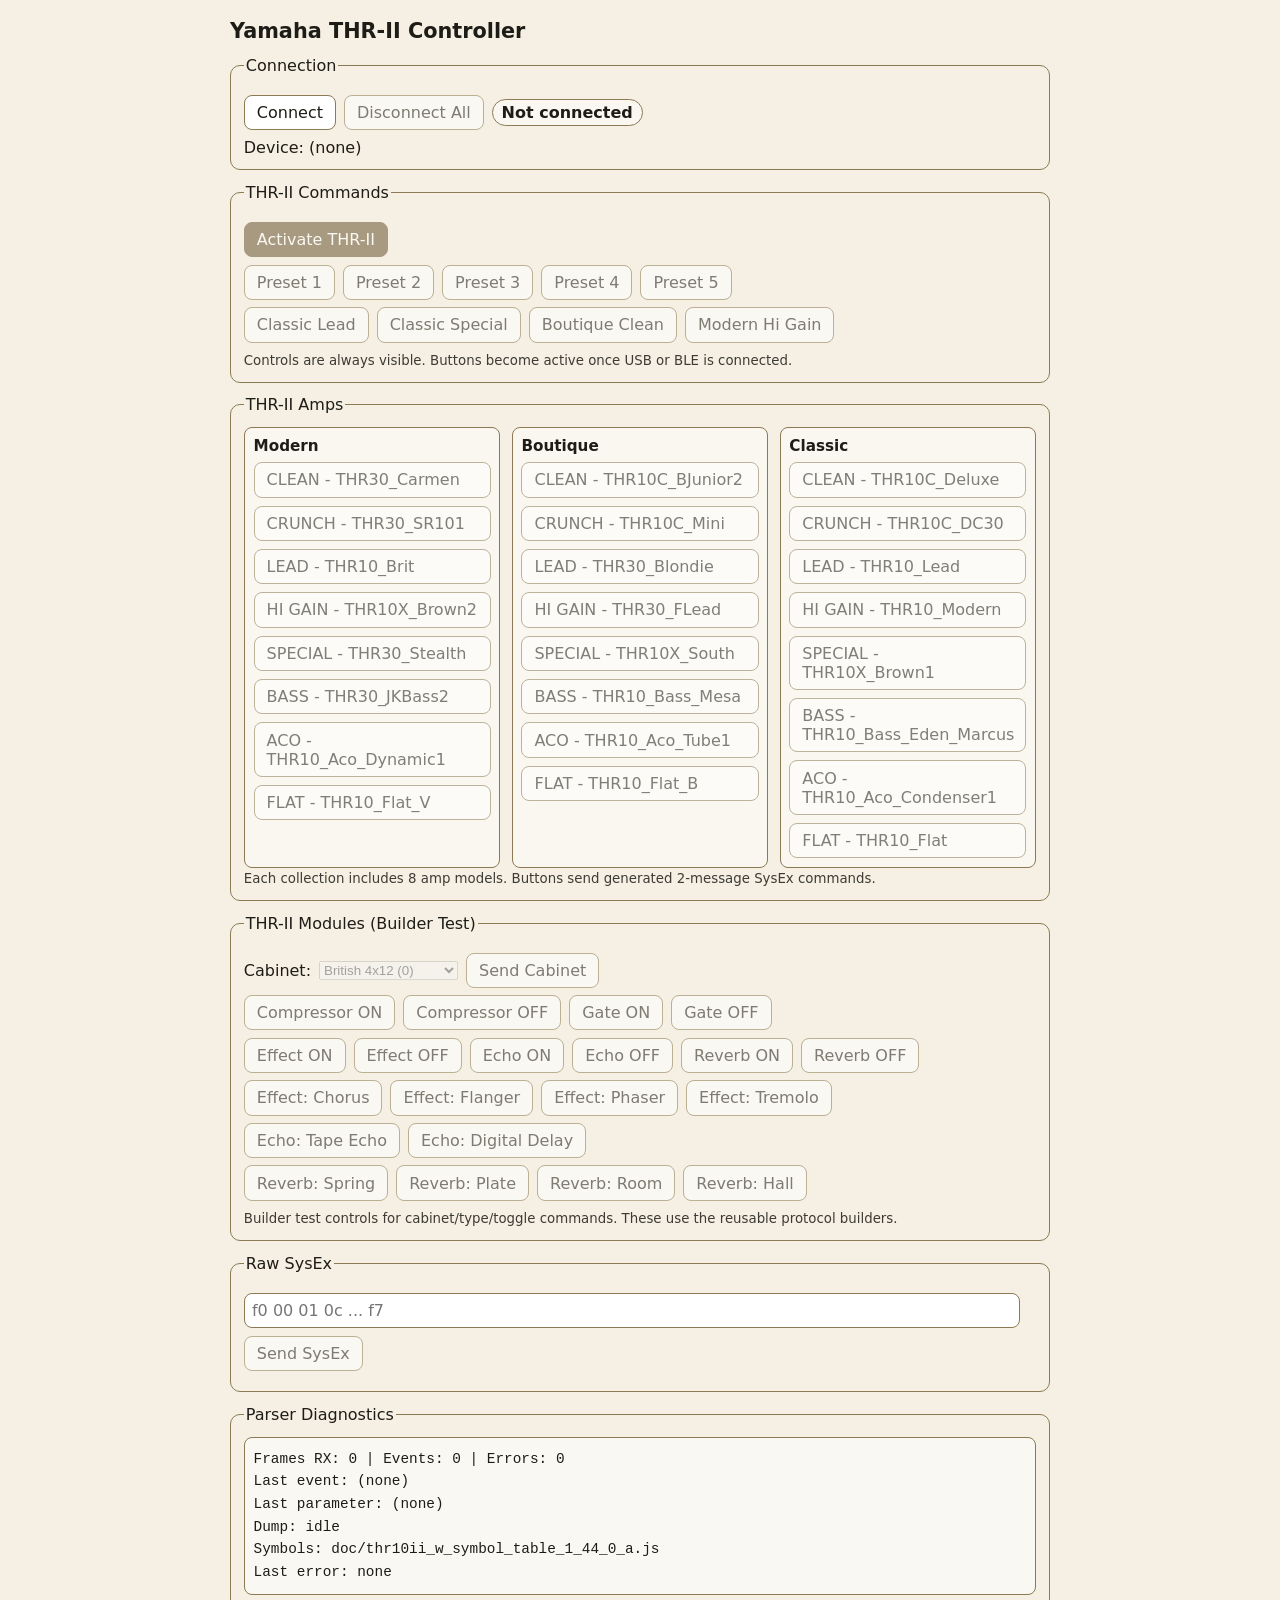
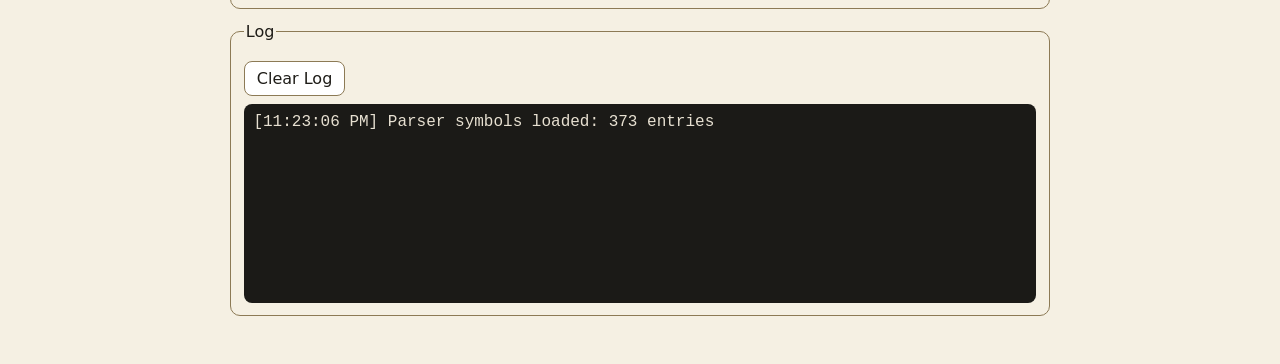
==== thrii_ctrl.html @ f2373576 "Additional steps towards updating the UI when toggle amp knobs. WiP..." ====
<!DOCTYPE html>
<html lang="en">
<head>
  <meta charset="UTF-8" />
  <meta name="viewport" content="width=device-width, initial-scale=1" />
  <title>THR-II Controller (USB/BLE)</title>
  <style>
    :root {
      --thr-bg: #f5f0e3;  /* #c8b487; */
      --panel: #f5f0e3;
      --text: #1e1c17;
      --border: #8c7a55;
      --accent: #6b5430;
    }

    body {
      margin: 0;
      background: var(--thr-bg);
      color: var(--text);
      font-family: system-ui, -apple-system, Segoe UI, sans-serif;
    }

    main {
      max-width: 820px;
      margin: 1.2rem auto;
      padding: 0 1rem 1rem;
    }

    h1 {
      margin: 0.2rem 0 0.8rem;
      font-size: 1.3rem;
    }

    fieldset {
      border: 1px solid var(--border);
      border-radius: 10px;
      background: var(--panel);
      margin: 0.8rem 0;
      padding: 0.8rem;
    }

    .row {
      display: flex;
      flex-wrap: wrap;
      gap: 0.5rem;
      align-items: center;
      margin: 0.45rem 0;
    }

    button,
    input {
      font: inherit;
    }

    button {
      border: 1px solid var(--border);
      border-radius: 8px;
      background: #fff;
      color: var(--text);
      padding: 0.45rem 0.75rem;
      cursor: pointer;
    }

    button:disabled {
      opacity: 0.55;
      cursor: not-allowed;
    }

    .accent {
      background: var(--accent);
      color: #fff;
      border-color: var(--accent);
    }

    #status {
      font-weight: 600;
      padding: 0.2rem 0.55rem;
      border-radius: 999px;
      border: 1px solid var(--border);
      background: rgba(255, 255, 255, 0.45);
    }

    #sysexHex {
      width: min(100%, 760px);
      padding: 0.45rem;
      border: 1px solid var(--border);
      border-radius: 8px;
      background: #fff;
    }

    #log {
      min-height: 180px;
      max-height: 320px;
      overflow: auto;
      background: #1b1a17;
      color: #e7e0d1;
      border-radius: 8px;
      padding: 0.6rem;
      font-family: ui-monospace, Menlo, Consolas, monospace;
      white-space: pre-wrap;
    }

    #parserDiag {
      border: 1px solid var(--border);
      border-radius: 8px;
      background: rgba(255, 255, 255, 0.55);
      padding: 0.55rem;
      font-family: ui-monospace, Menlo, Consolas, monospace;
      font-size: 0.9rem;
    }

    #parserDiag .diag-line {
      margin: 0.2rem 0;
      line-height: 1.35;
    }

    small {
      opacity: 0.85;
    }

    .amp-grid {
      display: grid;
      grid-template-columns: repeat(3, minmax(0, 1fr));
      gap: 0.7rem;
    }

    .amp-column {
      border: 1px solid var(--border);
      border-radius: 8px;
      background: rgba(255, 255, 255, 0.45);
      padding: 0.55rem;
    }

    .amp-column h3 {
      margin: 0 0 0.45rem;
      font-size: 0.95rem;
    }

    .amp-column .row {
      margin: 0;
    }

    .btnAmpCollection {
      width: 100%;
      text-align: left;
    }

    .syncedFromAmp {
      outline: 2px solid #2d7a47;
      background: #e8f6eb;
      box-shadow: inset 0 0 0 1px rgba(45, 122, 71, 0.3);
    }

    .syncUnknown {
      outline: 2px dashed #9a8a5f;
      background: #f8f3e4;
    }

    @media (max-width: 820px) {
      .amp-grid {
        grid-template-columns: 1fr;
      }
    }
  </style>
</head>
<body>
  <main>
    <h1>Yamaha THR-II Controller</h1>

    <fieldset>
      <legend>Connection</legend>
      <div class="row">
        <button id="btnConnect">Connect</button>
        <button id="btnDisconnect">Disconnect All</button>
        <span id="status">Not connected</span>
      </div>
      <div id="deviceInfo">Device: (none)</div>
    </fieldset>

    <fieldset>
      <legend>THR-II Commands</legend>
      <div class="row">
        <button class="accent" id="btnActivate">Activate THR-II</button>
      </div>
      <div class="row">
        <button class="btnPreset" data-preset="0">Preset 1</button>
        <button class="btnPreset" data-preset="1">Preset 2</button>
        <button class="btnPreset" data-preset="2">Preset 3</button>
        <button class="btnPreset" data-preset="3">Preset 4</button>
        <button class="btnPreset" data-preset="4">Preset 5</button>
      </div>
      <div class="row">
        <button class="btnAmpModel" data-model="classicLead">Classic Lead</button>
        <button class="btnAmpModel" data-model="classicSpecial">Classic Special</button>
        <button class="btnAmpModel" data-model="boutiqueClean">Boutique Clean</button>
        <button class="btnAmpModel" data-model="modernHiGain">Modern Hi Gain</button>
      </div>
      <small>Controls are always visible. Buttons become active once USB or BLE is connected.</small>
    </fieldset>

    <fieldset>
      <legend>THR-II Amps</legend>
      <div id="ampCollections" class="amp-grid"></div>
      <small>Each collection includes 8 amp models. Buttons send generated 2-message SysEx commands.</small>
    </fieldset>

    <fieldset>
      <legend>THR-II Modules (Builder Test)</legend>
      <div class="row">
        <label for="cabPreset">Cabinet:</label>
        <select id="cabPreset" class="builderControl">
          <option value="0">British 4x12 (0)</option>
          <option value="1">American 4x12 (1)</option>
          <option value="2">Brown 4x12 (2)</option>
          <option value="3">Vintage 4x12 (3)</option>
          <option value="4">Fuel 4x12 (4)</option>
          <option value="5">Juicy 4x12 (5)</option>
          <option value="6">Mods 4x12 (6)</option>
          <option value="7">American 2x12 (7)</option>
          <option value="8">British 2x12 (8)</option>
          <option value="9">British Blues (9)</option>
          <option value="10">Boutique 2x12 (10)</option>
          <option value="11">Yamaha 2x12 (11)</option>
          <option value="12">California 1x12 (12)</option>
          <option value="13">American 1x12 (13)</option>
          <option value="14">American 4x10 (14)</option>
          <option value="15">Boutique 1x12 (15)</option>
          <option value="16">Bypass (16)</option>
        </select>
        <button class="btnBuilderSend builderControl" data-builder="cabinet" data-value="from-select">Send Cabinet</button>
      </div>
      <div class="row">
        <button class="btnBuilderSend builderControl" data-builder="toggle" data-target="compressor" data-enabled="1">Compressor ON</button>
        <button class="btnBuilderSend builderControl" data-builder="toggle" data-target="compressor" data-enabled="0">Compressor OFF</button>
        <button class="btnBuilderSend builderControl" data-builder="toggle" data-target="gate" data-enabled="1">Gate ON</button>
        <button class="btnBuilderSend builderControl" data-builder="toggle" data-target="gate" data-enabled="0">Gate OFF</button>
      </div>
      <div class="row">
        <button class="btnBuilderSend builderControl" data-builder="toggle" data-target="effect" data-enabled="1">Effect ON</button>
        <button class="btnBuilderSend builderControl" data-builder="toggle" data-target="effect" data-enabled="0">Effect OFF</button>
        <button class="btnBuilderSend builderControl" data-builder="toggle" data-target="echo" data-enabled="1">Echo ON</button>
        <button class="btnBuilderSend builderControl" data-builder="toggle" data-target="echo" data-enabled="0">Echo OFF</button>
        <button class="btnBuilderSend builderControl" data-builder="toggle" data-target="reverb" data-enabled="1">Reverb ON</button>
        <button class="btnBuilderSend builderControl" data-builder="toggle" data-target="reverb" data-enabled="0">Reverb OFF</button>
      </div>
      <div class="row">
        <button class="btnBuilderSend builderControl" data-builder="effect" data-value="chorus">Effect: Chorus</button>
        <button class="btnBuilderSend builderControl" data-builder="effect" data-value="flanger">Effect: Flanger</button>
        <button class="btnBuilderSend builderControl" data-builder="effect" data-value="phaser">Effect: Phaser</button>
        <button class="btnBuilderSend builderControl" data-builder="effect" data-value="tremolo">Effect: Tremolo</button>
      </div>
      <div class="row">
        <button class="btnBuilderSend builderControl" data-builder="echo" data-value="tapeEcho">Echo: Tape Echo</button>
        <button class="btnBuilderSend builderControl" data-builder="echo" data-value="digitalDelay">Echo: Digital Delay</button>
      </div>
      <div class="row">
        <button class="btnBuilderSend builderControl" data-builder="reverb" data-value="spring">Reverb: Spring</button>
        <button class="btnBuilderSend builderControl" data-builder="reverb" data-value="plate">Reverb: Plate</button>
        <button class="btnBuilderSend builderControl" data-builder="reverb" data-value="room">Reverb: Room</button>
        <button class="btnBuilderSend builderControl" data-builder="reverb" data-value="hall">Reverb: Hall</button>
      </div>
      <small>Builder test controls for cabinet/type/toggle commands. These use the reusable protocol builders.</small>
    </fieldset>

    <fieldset>
      <legend>Raw SysEx</legend>
      <div class="row">
        <input id="sysexHex" type="text" placeholder="f0 00 01 0c ... f7" />
        <button id="btnSendSysEx">Send SysEx</button>
      </div>
    </fieldset>

    <fieldset>
      <legend>Parser Diagnostics</legend>
      <div id="parserDiag">
        <div class="diag-line">Frames RX: <span id="pdRxFrames">0</span> | Events: <span id="pdEvents">0</span> | Errors: <span id="pdErrors">0</span></div>
        <div class="diag-line">Last event: <span id="pdLastEvent">(none)</span></div>
        <div class="diag-line">Last parameter: <span id="pdLastParam">(none)</span></div>
        <div class="diag-line">Dump: <span id="pdDump">idle</span></div>
        <div class="diag-line">Symbols: <span id="pdSymbols">pending</span></div>
        <div class="diag-line">Last error: <span id="pdLastError">none</span></div>
      </div>
    </fieldset>

    <fieldset>
      <legend>Log</legend>
      <div class="row">
        <button id="btnClearLog">Clear Log</button>
      </div>
      <div id="log"></div>
    </fieldset>
  </main>

  <script src="doc/thr10ii_w_symbol_table_1_44_0_a.js"></script>
  <script>
    const MIDI_SERVICE_UUID = '03b80e5a-ede8-4b33-a751-6ce34ec4c700';
    const MIDI_CHAR_UUID = '7772e5db-3868-4112-a1a9-f2669d106bf3';

    const thrActivateSequenceHex = [
      'f0 7e 7f 06 01 f7',
      'f0 00 01 0c 24 01 4d 00 00 00 00 07 00 01 00 00 00 00 00 00 00 00 00 00 00 00 00 00 f7',
      'f0 00 01 0c 24 01 4d 00 01 00 00 07 00 04 00 00 00 04 00 00 00 00 00 00 00 00 00 00 f7',
      'f0 00 01 0c 24 01 4d 00 02 00 00 03 28 72 4d 54 5d 00 00 00 f7'
    ];

    const ampModelCommandsHex = {
      classicLead: [
        'f0 00 01 0c 24 01 4d 00 03 00 00 07 00 08 00 00 00 08 00 00 00 00 00 00 00 00 00 00 f7',
        'f0 00 01 0c 24 01 4d 00 04 00 00 07 04 0c 01 00 00 19 00 00 00 00 00 00 00 00 00 00 f7'
      ],
      classicSpecial: [
        'f0 00 01 0c 24 01 4d 00 03 00 00 07 00 08 00 00 00 08 00 00 00 00 00 00 00 00 00 00 f7',
        'f0 00 01 0c 24 01 4d 00 04 00 00 07 00 0c 01 00 00 78 00 00 00 00 00 00 00 00 00 00 f7'
      ],
      boutiqueClean: [
        'f0 00 01 0c 24 01 4d 00 03 00 00 07 00 08 00 00 00 08 00 00 00 00 00 00 00 00 00 00 f7',
        'f0 00 01 0c 24 01 4d 00 04 00 00 07 04 0c 01 00 00 36 00 00 00 00 00 00 00 00 00 00 f7'
      ],
      modernHiGain: [
        'f0 00 01 0c 24 01 4d 00 03 00 00 07 00 08 00 00 00 08 00 00 00 00 00 00 00 00 00 00 f7',
        'f0 00 01 0c 24 01 4d 00 04 00 00 07 04 0c 01 00 00 0b 00 00 00 00 00 00 00 00 00 00 f7'
      ]
    };

    const ampSelectCommand1TemplateHex =
      'f0 00 01 0c 24 01 4d 00 03 00 00 07 00 08 00 00 00 08 00 00 00 00 00 00 00 00 00 00 f7';
    const ampSelectCommand2TemplateHex =
      'f0 00 01 0c 24 01 4d 00 04 00 00 07 00 0c 01 00 00 00 00 00 00 00 00 00 00 00 00 00 f7';

    const ampCollections = {
      modern: {
        label: 'Modern',
        amps: [
          { slot: 'CLEAN', symbol: 'THR30_Carmen', hex: 0xB2 },
          { slot: 'CRUNCH', symbol: 'THR30_SR101', hex: 0xA3 },
          { slot: 'LEAD', symbol: 'THR10_Brit', hex: 0xBB },
          { slot: 'HI GAIN', symbol: 'THR10X_Brown2', hex: 0x8B },
          { slot: 'SPECIAL', symbol: 'THR30_Stealth', hex: 0x9C },
          { slot: 'BASS', symbol: 'THR30_JKBass2', hex: 0xB8 },
          { slot: 'ACO', symbol: 'THR10_Aco_Dynamic1', hex: 0x97 },
          { slot: 'FLAT', symbol: 'THR10_Flat_V', hex: 0xB5 }
        ]
      },
      boutique: {
        label: 'Boutique',
        amps: [
          { slot: 'CLEAN', symbol: 'THR10C_BJunior2', hex: 0xB6 },
          { slot: 'CRUNCH', symbol: 'THR10C_Mini', hex: 0x71 },
          { slot: 'LEAD', symbol: 'THR30_Blondie', hex: 0xA8 },
          { slot: 'HI GAIN', symbol: 'THR30_FLead', hex: 0xAF },
          { slot: 'SPECIAL', symbol: 'THR10X_South', hex: 0x84 },
          { slot: 'BASS', symbol: 'THR10_Bass_Mesa', hex: 0xAB },
          { slot: 'ACO', symbol: 'THR10_Aco_Tube1', hex: 0x98 },
          { slot: 'FLAT', symbol: 'THR10_Flat_B', hex: 0xB4 }
        ]
      },
      classic: {
        label: 'Classic',
        amps: [
          { slot: 'CLEAN', symbol: 'THR10C_Deluxe', hex: 0x4A },
          { slot: 'CRUNCH', symbol: 'THR10C_DC30', hex: 0x88 },
          { slot: 'LEAD', symbol: 'THR10_Lead', hex: 0x99 },
          { slot: 'HI GAIN', symbol: 'THR10_Modern', hex: 0x7F },
          { slot: 'SPECIAL', symbol: 'THR10X_Brown1', hex: 0x78 },
          { slot: 'BASS', symbol: 'THR10_Bass_Eden_Marcus', hex: 0xB7 },
          { slot: 'ACO', symbol: 'THR10_Aco_Condenser1', hex: 0x93 },
          { slot: 'FLAT', symbol: 'THR10_Flat', hex: 0x8F }
        ]
      }
    };

    const ampModelLabels = {
      classicLead: 'Classic Lead',
      classicSpecial: 'Classic Special',
      boutiqueClean: 'Boutique Clean',
      modernHiGain: 'Modern Hi Gain'
    };

    const thrKeys = {
      unit: {
        amp: 0x0000010c,
        fx1: 0x00000109,
        fx2: 0x0000010e,
        fx3: 0x00000111,
        fx4: 0x00000114,
        guitarProc: 0x0000013c,
        global: 0xffffffff
      },
      parameter: {
        spkSimType: 0x00000107,
        gateEnable: 0x00000104,
        fx1Enable: 0x00000130,
        fx2Enable: 0x0000012f,
        fx3Enable: 0x0000012e,
        fx4Enable: 0x00000132
      },
      enumValue: {
        effect: {
          chorus: 230,
          flanger: 226,
          phaser: 208,
          tremolo: 220
        },
        echo: {
          tapeEcho: 235,
          digitalDelay: 241
        },
        reverb: {
          spring: 243,
          plate: 249,
          room: 256,
          hall: 254
        },
        cabinetSymbolToIndex: {
          145: 16
        }
      }
    };

    const thrTypeCode = {
      float32: 0x00000004,
      bool: 0x00000003,
      enum: 0x00000002
    };

    const thrOpcode = {
      setGlobalOrType: 0x00000008,
      askGlobal: 0x00000009,
      setParameter: 0x0000000a
    };

    let bleDevice = null;
    let bleServer = null;
    let bleMidiChar = null;
    let bleTs = 0;
    let bleNotificationHandler = null;

    let midiAccess = null;
    let midiOut = null;
    let midiIn = null;
    let thrCommandCounter = 3;

    function log(msg) {
      const el = document.getElementById('log');
      const t = new Date().toLocaleTimeString();
      el.textContent += '[' + t + '] ' + msg + '\n';
      el.scrollTop = el.scrollHeight;
    }

    function toHex(bytes) {
      return Array.from(bytes).map(b => b.toString(16).padStart(2, '0')).join(' ');
    }

    function sleep(ms) {
      return new Promise(resolve => setTimeout(resolve, ms));
    }

    function nextCommandCounter() {
      const c = thrCommandCounter & 0x7f;
      thrCommandCounter = (thrCommandCounter + 1) & 0x7f;
      return c;
    }

    function parseSysExHex(hexStr) {
      const cleaned = (hexStr || '').replace(/[^0-9a-fA-F]/g, '');
      if (!cleaned || cleaned.length % 2 !== 0) throw new Error('Invalid hex string.');
      const out = new Uint8Array(cleaned.length / 2);
      for (let i = 0; i < cleaned.length; i += 2) {
        out[i / 2] = parseInt(cleaned.slice(i, i + 2), 16);
      }
      return out;
    }

    function isUserCancellationError(err) {
      return !!err && (err.name === 'NotFoundError' || err.name === 'AbortError');
    }

    function clamp01(value) {
      const n = Number(value);
      if (!Number.isFinite(n)) return 0;
      return Math.max(0, Math.min(1, n));
    }

    function writeU32LE(value) {
      const v = Number(value) >>> 0;
      return Uint8Array.from([
        v & 0xff,
        (v >>> 8) & 0xff,
        (v >>> 16) & 0xff,
        (v >>> 24) & 0xff
      ]);
    }

    function writeF32LE(value) {
      const buf = new ArrayBuffer(4);
      const dv = new DataView(buf);
      dv.setFloat32(0, Number(value), true);
      return new Uint8Array(buf);
    }

    function concatBytes(...parts) {
      const len = parts.reduce((sum, part) => sum + part.length, 0);
      const out = new Uint8Array(len);
      let off = 0;
      for (const part of parts) {
        out.set(part, off);
        off += part.length;
      }
      return out;
    }

    // Parser section: incoming THR-II frame decoding and event extraction.

    function readU32LEFromBytes(bytes, offset = 0) {
      if ((offset + 4) > bytes.length) {
        throw new Error('Out of bounds LE32 read at offset ' + offset);
      }
      return (
        (bytes[offset]) |
        (bytes[offset + 1] << 8) |
        (bytes[offset + 2] << 16) |
        ((bytes[offset + 3] << 24) >>> 0)
      ) >>> 0;
    }

    function decodeBitBucket7THR(encodedBytes, validDecodedBytes) {
      const out = [];
      for (let p = 0; p < encodedBytes.length;) {
        const bucket = encodedBytes[p++] & 0x7f;
        for (let i = 0; i < 7 && p < encodedBytes.length; i += 1) {
          const low = encodedBytes[p++] & 0x7f;
          const msb = (bucket >> (6 - i)) & 0x01;
          out.push(low | (msb << 7));
        }
      }

      const maxLen = Math.max(0, Number(validDecodedBytes) || 0);
      return Uint8Array.from(out.slice(0, maxLen));
    }

    function sliceU32LEWords(bytes, offset = 0, warnings = []) {
      const out = [];
      if (offset < 0 || offset > bytes.length) {
        warnings.push('Invalid word slice offset: ' + offset);
        return out;
      }

      const available = bytes.length - offset;
      if (available % 4 !== 0) {
        warnings.push('Payload tail is not aligned to 4 bytes: ' + available);
      }

      for (let p = offset; (p + 4) <= bytes.length; p += 4) {
        out.push(readU32LEFromBytes(bytes, p));
      }
      return out;
    }

    function readF32LEFromU32(u32) {
      const buf = new ArrayBuffer(4);
      const dv = new DataView(buf);
      dv.setUint32(0, u32 >>> 0, true);
      return dv.getFloat32(0, true);
    }

    // Parser section: symbol table resolution (local JSON + runtime fallback map).
    function buildFallbackSymbolMaps() {
      const byId = {};
      const byName = {};

      const add = (id, name) => {
        const key = Number(id) >>> 0;
        if (!Number.isFinite(key)) return;
        if (typeof name !== 'string' || !name) return;
        byId[String(key)] = name;
        if (!Object.prototype.hasOwnProperty.call(byName, name)) {
          byName[name] = key;
        }
      };

      add(thrKeys.unit.amp, 'Amp');
      add(thrKeys.unit.fx1, 'FX1');
      add(thrKeys.unit.fx2, 'FX2');
      add(thrKeys.unit.fx3, 'FX3');
      add(thrKeys.unit.fx4, 'FX4');
      add(thrKeys.unit.guitarProc, 'GuitarProc');
      add(thrKeys.unit.global, 'Global');

      add(thrKeys.parameter.spkSimType, 'SpkSimType');
      add(thrKeys.parameter.gateEnable, 'GateEnable');
      add(thrKeys.parameter.fx1Enable, 'FX1EnableState');
      add(thrKeys.parameter.fx2Enable, 'FX2EnableState');
      add(thrKeys.parameter.fx3Enable, 'FX3EnableState');
      add(thrKeys.parameter.fx4Enable, 'FX4EnableState');

      Object.entries(thrKeys.enumValue.effect).forEach(([name, id]) => add(id, name));
      Object.entries(thrKeys.enumValue.echo).forEach(([name, id]) => add(id, name));
      Object.entries(thrKeys.enumValue.reverb).forEach(([name, id]) => add(id, name));
      Object.entries(thrKeys.enumValue.cabinetSymbolToIndex).forEach(([id, value]) => add(Number(id), 'CabinetIndex_' + value));

      return { byId, byName, source: 'fallback' };
    }

    function getResolvedSymbolName(symbolKey) {
      const key = String((Number(symbolKey) >>> 0));
      if (key === String(thrKeys.unit.global >>> 0)) {
        return 'Global';
      }
      if (thrIncomingParser.symbols.byId && Object.prototype.hasOwnProperty.call(thrIncomingParser.symbols.byId, key)) {
        return thrIncomingParser.symbols.byId[key];
      }
      return null;
    }

    function resolveSymbol(symbolKey) {
      const key = Number(symbolKey) >>> 0;
      const name = getResolvedSymbolName(key);
      return { id: key, name: name || null };
    }

    async function ensureParserSymbolsLoaded() {
      if (thrIncomingParser.symbols.ready) {
        return thrIncomingParser.symbols;
      }
      if (thrIncomingParser.symbols.loadingPromise) {
        return thrIncomingParser.symbols.loadingPromise;
      }

      thrIncomingParser.symbols.loadingPromise = (async () => {
        try {
          if (window.THR_SYMBOL_TABLE && window.THR_SYMBOL_TABLE.byId) {
            const table = window.THR_SYMBOL_TABLE;
            thrIncomingParser.symbols.byId = table.byId;
            thrIncomingParser.symbols.byName = table.byName || {};
            thrIncomingParser.symbols.source = 'doc/thr10ii_w_symbol_table_1_44_0_a.js';
            thrIncomingParser.state.symbols.source = thrIncomingParser.symbols.source;
            thrIncomingParser.symbols.ready = true;
            if (thrIncomingParser.debug.events) {
              log('Parser symbols loaded: ' + Object.keys(table.byId).length + ' entries');
            }
            updateParserDiagnosticsView();
            return thrIncomingParser.symbols;
          }

          const response = await fetch('doc/thr10ii_w_symbol_table_1_44_0_a.json', { cache: 'no-store' });
          if (!response.ok) {
            throw new Error('HTTP ' + response.status);
          }
          const parsed = await response.json();
          if (!parsed || typeof parsed !== 'object' || !parsed.byId || !parsed.byName) {
            throw new Error('Invalid symbol table format.');
          }

          thrIncomingParser.symbols.byId = parsed.byId;
          thrIncomingParser.symbols.byName = parsed.byName;
          thrIncomingParser.symbols.source = 'doc/thr10ii_w_symbol_table_1_44_0_a.json';
          thrIncomingParser.state.symbols.source = thrIncomingParser.symbols.source;
          thrIncomingParser.symbols.ready = true;
          if (thrIncomingParser.debug.events) {
            log('Parser symbols loaded: ' + Object.keys(parsed.byId).length + ' entries');
          }
          updateParserDiagnosticsView();
        } catch (err) {
          const fallback = buildFallbackSymbolMaps();
          thrIncomingParser.symbols.byId = fallback.byId;
          thrIncomingParser.symbols.byName = fallback.byName;
          thrIncomingParser.symbols.source = fallback.source;
          thrIncomingParser.state.symbols.source = thrIncomingParser.symbols.source;
          thrIncomingParser.symbols.ready = true;
          log('Parser symbols fallback enabled: ' + err.message);
          updateParserDiagnosticsView();
        }
        return thrIncomingParser.symbols;
      })();

      return thrIncomingParser.symbols.loadingPromise;
    }

    function decodeTypedValue(typeCode, valueRawU32) {
      const normalizedType = Number(typeCode) >>> 0;
      if (normalizedType === thrTypeCode.float32) {
        return {
          rawU32: valueRawU32 >>> 0,
          typeCode: normalizedType,
          decoded: readF32LEFromU32(valueRawU32 >>> 0),
          decodedKind: 'float32'
        };
      }

      if (normalizedType === thrTypeCode.bool) {
        return {
          rawU32: valueRawU32 >>> 0,
          typeCode: normalizedType,
          decoded: (valueRawU32 >>> 0) !== 0,
          decodedKind: 'bool'
        };
      }

      return {
        rawU32: valueRawU32 >>> 0,
        typeCode: normalizedType,
        decoded: valueRawU32 >>> 0,
        decodedKind: normalizedType === thrTypeCode.enum ? 'enum_u32' : 'u32'
      };
    }

    function extractSysexFrames(bytes) {
      const frames = [];
      let start = -1;

      for (let i = 0; i < bytes.length; i += 1) {
        const b = bytes[i];
        if (b === 0xf0) {
          start = i;
          continue;
        }
        if (b === 0xf7 && start >= 0) {
          frames.push(bytes.slice(start, i + 1));
          start = -1;
        }
      }

      return frames;
    }

    function parseIncomingThrFrame(rawFrame, source) {
      const warnings = [];
      if (rawFrame.length < 14) throw new Error('Frame too short for THR parse.');
      if (rawFrame[0] !== 0xf0 || rawFrame[rawFrame.length - 1] !== 0xf7) {
        throw new Error('Not a SysEx frame.');
      }

      const manufacturer = [rawFrame[1], rawFrame[2], rawFrame[3]];
      if (manufacturer[0] !== 0x00 || manufacturer[1] !== 0x01 || manufacturer[2] !== 0x0c) {
        warnings.push('Unexpected manufacturer bytes: ' + manufacturer.map(v => v.toString(16).padStart(2, '0')).join(' '));
      }

      const header = {
        family: rawFrame[4],
        model: rawFrame[5],
        marker: rawFrame[6],
        group: rawFrame[7],
        counter: rawFrame[8],
        pc: rawFrame[9],
        l2: rawFrame[10],
        l1: rawFrame[11],
        lastValidIndex: ((rawFrame[10] & 0x0f) * 16) + (rawFrame[11] & 0x0f)
      };

      const encodedPayload = rawFrame.slice(12, rawFrame.length - 1);
      const decodedPayload = decodeBitBucket7THR(encodedPayload, header.lastValidIndex + 1);

      let opcode = null;
      let declaredLength = null;
      let payloadWords = [];
      if (decodedPayload.length >= 8) {
        opcode = readU32LEFromBytes(decodedPayload, 0);
        declaredLength = readU32LEFromBytes(decodedPayload, 4);
        payloadWords = sliceU32LEWords(decodedPayload, 8, warnings);
      } else {
        warnings.push('Decoded payload shorter than opcode+length.');
      }

      return {
        source,
        rawHex: toHex(rawFrame),
        header,
        encodedPayload,
        decodedPayload,
        opcode,
        declaredLength,
        payloadWords,
        warnings
      };
    }

    function parseOutgoingFrameMeta(frameBytes, label) {
      if (!(frameBytes instanceof Uint8Array) || frameBytes.length < 14) {
        return null;
      }

      if (frameBytes[0] !== 0xf0 || frameBytes[frameBytes.length - 1] !== 0xf7) {
        return null;
      }

      const header = {
        group: frameBytes[7],
        counter: frameBytes[8],
        l2: frameBytes[10],
        l1: frameBytes[11]
      };
      const lastValidIndex = ((header.l2 & 0x0f) * 16) + (header.l1 & 0x0f);
      const encoded = frameBytes.slice(12, frameBytes.length - 1);
      const decoded = decodeBitBucket7THR(encoded, lastValidIndex + 1);

      let opcode = null;
      let declaredLength = null;
      if (decoded.length >= 8) {
        const firstWord = readU32LEFromBytes(decoded, 0);
        // Heuristic: THR opcodes are small values (<= 0x0f).
        if (firstWord <= 0x0f) {
          opcode = firstWord;
          declaredLength = readU32LEFromBytes(decoded, 4);
        }
      }

      return {
        timeMs: Date.now(),
        label: label || 'TX',
        group: header.group,
        counter: header.counter,
        opcode,
        declaredLength,
        rawHex: toHex(frameBytes)
      };
    }

    function correlateIncomingToPending(parsed) {
      const pending = thrIncomingParser.pendingOutbound;
      if (!pending.length) return null;

      // First try exact group+counter match.
      const exactIdx = pending.findIndex(item => item.group === parsed.header.group && item.counter === parsed.header.counter);
      if (exactIdx >= 0) {
        return pending.splice(exactIdx, 1)[0];
      }

      // Then fallback to latest command opcode in same group for answer/ready style frames.
      if (parsed.opcode === 0x01 || parsed.opcode === 0x06) {
        for (let i = pending.length - 1; i >= 0; i -= 1) {
          const item = pending[i];
          if (item.group === parsed.header.group && item.opcode != null) {
            return pending.splice(i, 1)[0];
          }
        }
      }

      return null;
    }

    // Parser section: multi-frame series assembly for large incoming payloads.
    function makeIncomingSeriesKey(parsed) {
      return [
        'rx',
        parsed.source,
        parsed.header.group,
        parsed.header.counter,
        parsed.opcode
      ].join('|');
    }

    function consumeIncomingSeriesFrame(parsed) {
      const events = [];
      if (parsed.opcode == null || parsed.declaredLength == null) {
        return events;
      }

      const opcode = parsed.opcode >>> 0;
      const expectedLength = parsed.declaredLength >>> 0;
      if (opcode > 0x0f) {
        return events;
      }

      // For small command replies we skip series assembly and keep Iteration 3 semantics unchanged.
      const bodyChunk = parsed.decodedPayload.length >= 8 ? parsed.decodedPayload.slice(8) : new Uint8Array(0);
      if (expectedLength < 64 && bodyChunk.length >= expectedLength) {
        return events;
      }

      const key = makeIncomingSeriesKey(parsed);
      const now = Date.now();
      let series = thrIncomingParser.series.incomingByKey[key];
      if (!series) {
        series = {
          key,
          source: parsed.source,
          group: parsed.header.group,
          counter: parsed.header.counter,
          opcode,
          expectedLength,
          chunks: [],
          bytes: [],
          startedAtMs: now,
          touchedAtMs: now,
          nextChunkIndex: 0
        };
        thrIncomingParser.series.incomingByKey[key] = series;
      }

      if (expectedLength > series.expectedLength) {
        series.expectedLength = expectedLength;
      }

      const chunkIndex = series.nextChunkIndex;
      series.nextChunkIndex += 1;
      series.touchedAtMs = now;

      const chunkHex = toHex(bodyChunk);
      series.chunks.push({
        index: chunkIndex,
        byteLength: bodyChunk.length,
        hex: chunkHex
      });
      for (let i = 0; i < bodyChunk.length; i += 1) {
        series.bytes.push(bodyChunk[i]);
      }

      const assembledLength = series.bytes.length;
      events.push({
        kind: 'dump_chunk',
        source: parsed.source,
        group: parsed.header.group,
        counter: parsed.header.counter,
        opcode,
        expectedLength: series.expectedLength,
        assembledLength,
        chunkIndex,
        chunkLength: bodyChunk.length,
        chunkHex
      });

      if (assembledLength >= series.expectedLength) {
        const complete = Uint8Array.from(series.bytes.slice(0, series.expectedLength));
        const completeHex = toHex(complete);
        const u32Words = [];
        for (let p = 0; (p + 4) <= complete.length; p += 4) {
          u32Words.push(readU32LEFromBytes(complete, p));
        }

        events.push({
          kind: 'dump_complete',
          source: parsed.source,
          group: parsed.header.group,
          counter: parsed.header.counter,
          opcode,
          expectedLength: series.expectedLength,
          assembledLength: complete.length,
          chunkCount: series.chunks.length,
          payloadHex: completeHex,
          payloadWords: u32Words
        });

        delete thrIncomingParser.series.incomingByKey[key];
      }

      cleanupStaleIncomingSeries(now);
      return events;
    }

    function cleanupStaleIncomingSeries(nowMs = Date.now()) {
      const entries = Object.entries(thrIncomingParser.series.incomingByKey);
      if (!entries.length) return;
      const timeoutMs = thrIncomingParser.series.staleTimeoutMs;

      entries.forEach(([key, series]) => {
        if ((nowMs - series.touchedAtMs) > timeoutMs) {
          delete thrIncomingParser.series.incomingByKey[key];
        }
      });
    }

    function decodeIncomingSemanticEvents(parsed) {
      const events = [];
      if (parsed.opcode == null) {
        return events;
      }

      if (parsed.opcode === 0x01) {
        let ackCode = null;
        for (const w of parsed.payloadWords) {
          if (w === 0xffffffff) {
            ackCode = w;
            break;
          }
        }
        if (ackCode == null && parsed.payloadWords.some(w => w === 0x00000000)) {
          ackCode = 0x00000000;
        }

        const correlation = correlateIncomingToPending(parsed);
        if (ackCode != null) {
          events.push({
            kind: ackCode === 0xffffffff ? 'nack' : 'ack',
            code: ackCode,
            correlation,
            group: parsed.header.group,
            counter: parsed.header.counter,
            opcode: parsed.opcode
          });
        } else {
          events.push({
            kind: 'answer',
            correlation,
            group: parsed.header.group,
            counter: parsed.header.counter,
            opcode: parsed.opcode,
            payloadWords: parsed.payloadWords
          });
        }
        return events;
      }

      if (parsed.opcode === 0x04) {
        if (parsed.payloadWords.length >= 4) {
          const uKey = parsed.payloadWords[0] >>> 0;
          const pKey = parsed.payloadWords[1] >>> 0;
          const typeCode = parsed.payloadWords[2] >>> 0;
          const valueRaw = parsed.payloadWords[3] >>> 0;
          const value = decodeTypedValue(typeCode, valueRaw);

          events.push({
            kind: 'parameter_change',
            group: parsed.header.group,
            counter: parsed.header.counter,
            opcode: parsed.opcode,
            uKey,
            pKey,
            typeCode,
            valueRaw,
            value,
            names: {
              unit: resolveSymbol(uKey),
              parameter: resolveSymbol(pKey),
              valueSymbol: value.decodedKind === 'enum_u32' ? resolveSymbol(value.decoded) : null
            },
            payloadWords: parsed.payloadWords
          });
          return events;
        }

        events.push({
          kind: 'parameter_change_report',
          group: parsed.header.group,
          counter: parsed.header.counter,
          opcode: parsed.opcode,
          payloadWords: parsed.payloadWords
        });
        return events;
      }

      if (parsed.opcode === 0x03) {
        if (parsed.payloadWords.length >= 2) {
          const uKey = parsed.payloadWords[0] >>> 0;
          const unitTypeKey = parsed.payloadWords[1] >>> 0;
          events.push({
            kind: 'unit_type_change',
            group: parsed.header.group,
            counter: parsed.header.counter,
            opcode: parsed.opcode,
            uKey,
            unitTypeKey,
            names: {
              unit: resolveSymbol(uKey),
              unitType: resolveSymbol(unitTypeKey)
            },
            payloadWords: parsed.payloadWords
          });
          return events;
        }

        events.push({
          kind: 'unit_type_report',
          group: parsed.header.group,
          counter: parsed.header.counter,
          opcode: parsed.opcode,
          payloadWords: parsed.payloadWords
        });
        return events;
      }

      if (parsed.opcode === 0x06) {
        const correlation = correlateIncomingToPending(parsed);
        events.push({
          kind: 'status_ready',
          correlation,
          group: parsed.header.group,
          counter: parsed.header.counter,
          opcode: parsed.opcode,
          payloadWords: parsed.payloadWords
        });
        return events;
      }

      events.push({
        kind: 'unknown_opcode',
        group: parsed.header.group,
        counter: parsed.header.counter,
        opcode: parsed.opcode,
        payloadWords: parsed.payloadWords
      });
      return events;
    }

    // Parser section: event-driven shadow state for diagnostics and future UI sync.
    function createParserShadowState() {
      return {
        stats: {
          framesRx: 0,
          eventsRx: 0,
          parserErrors: 0,
          ackCount: 0,
          nackCount: 0,
          lastEventKind: '(none)',
          lastEventAtMs: 0,
          lastError: 'none'
        },
        units: {},
        lastParameterChange: null,
        dump: {
          inProgress: false,
          opcode: null,
          expectedLength: 0,
          assembledLength: 0,
          chunkCount: 0,
          lastComplete: null
        },
        symbols: {
          source: 'pending'
        }
      };
    }

    function ensureShadowUnit(uKey, unitName) {
      const key = String(Number(uKey) >>> 0);
      if (!Object.prototype.hasOwnProperty.call(thrIncomingParser.state.units, key)) {
        thrIncomingParser.state.units[key] = {
          id: Number(uKey) >>> 0,
          name: unitName || ('u#' + key),
          typeKey: null,
          typeName: null,
          parameters: {}
        };
      }

      const unit = thrIncomingParser.state.units[key];
      if (unitName) {
        unit.name = unitName;
      }
      return unit;
    }

    function formatParserValue(value) {
      if (value == null) return 'n/a';
      if (typeof value === 'boolean') return value ? 'true' : 'false';
      if (typeof value === 'number') {
        if (!Number.isFinite(value)) return String(value);
        return value.toFixed(4);
      }
      return String(value);
    }

    function clearControlSyncMarkers() {
      const marked = document.querySelectorAll('.syncedFromAmp, .syncUnknown');
      marked.forEach(el => {
        el.classList.remove('syncedFromAmp');
        el.classList.remove('syncUnknown');
      });
    }

    function markControlFromAmp(selector, fallbackSelector = null) {
      let el = document.querySelector(selector);
      if (!el && fallbackSelector) {
        el = document.querySelector(fallbackSelector);
        if (el) {
          el.classList.add('syncUnknown');
          return;
        }
      }
      if (el) {
        el.classList.add('syncedFromAmp');
      }
    }

    function scheduleSyncMarkerCleanup() {
      if (thrIncomingParser.syncMarkerTimer) {
        clearTimeout(thrIncomingParser.syncMarkerTimer);
      }
      thrIncomingParser.syncMarkerTimer = setTimeout(() => {
        clearControlSyncMarkers();
        thrIncomingParser.syncMarkerTimer = null;
      }, 1600);
    }

    function readShadowParamByName(paramName) {
      const units = Object.values(thrIncomingParser.state.units || {});
      let latest = null;
      units.forEach(unit => {
        Object.values(unit.parameters || {}).forEach(param => {
          if (param.name !== paramName) return;
          if (!latest || (param.updatedAtMs || 0) > (latest.updatedAtMs || 0)) {
            latest = { unit, param };
          }
        });
      });
      return latest;
    }

    function getLatestShadowUnitByName(unitName) {
      const units = Object.values(thrIncomingParser.state.units || {}).filter(u => u.name === unitName);
      if (!units.length) return null;
      units.sort((a, b) => {
        const aTime = Math.max(0, ...Object.values(a.parameters || {}).map(p => p.updatedAtMs || 0));
        const bTime = Math.max(0, ...Object.values(b.parameters || {}).map(p => p.updatedAtMs || 0));
        return bTime - aTime;
      });
      return units[0];
    }

    function normalizeOnOff(value) {
      if (typeof value === 'boolean') return value;
      if (typeof value === 'number') return value >= 0.5;
      return null;
    }

    function syncControlsFromShadowState() {
      clearControlSyncMarkers();

      const cabinet = readShadowParamByName('SpkSimType');
      if (cabinet && cabinet.param) {
        const select = document.getElementById('cabPreset');
        const v = Number(cabinet.param.value);
        if (Number.isFinite(v) && v >= 0 && v <= 16) {
          select.value = String(Math.round(v));
          markControlFromAmp('#cabPreset');
        } else {
          markControlFromAmp('#cabPreset', '#cabPreset');
        }
      }

      const toggleMap = [
        { paramName: 'FX1EnableState', target: 'compressor' },
        { paramName: 'GateEnableState', target: 'gate' },
        { paramName: 'FX2EnableState', target: 'effect' },
        { paramName: 'FX3EnableState', target: 'echo' },
        { paramName: 'FX4EnableState', target: 'reverb' }
      ];
      toggleMap.forEach(item => {
        const hit = readShadowParamByName(item.paramName);
        if (!hit || !hit.param) return;
        const enabled = normalizeOnOff(hit.param.value);
        if (enabled == null) {
          markControlFromAmp('[data-builder="toggle"][data-target="' + item.target + '"][data-enabled="1"]', '[data-builder="toggle"][data-target="' + item.target + '"]');
          return;
        }
        markControlFromAmp('[data-builder="toggle"][data-target="' + item.target + '"][data-enabled="' + (enabled ? '1' : '0') + '"]');
      });

      const typeMap = [
        { unitName: 'Amp', builder: null, dataSet: null, ampButtons: true },
        { unitName: 'FX2', builder: 'effect', dataSet: thrKeys.enumValue.effect },
        { unitName: 'FX3', builder: 'echo', dataSet: thrKeys.enumValue.echo },
        { unitName: 'FX4', builder: 'reverb', dataSet: thrKeys.enumValue.reverb }
      ];

      typeMap.forEach(item => {
        const unit = getLatestShadowUnitByName(item.unitName);
        if (!unit || unit.typeKey == null) return;

        if (item.ampButtons) {
          const keyHex = Number(unit.typeKey) >>> 0;
          markControlFromAmp('.btnAmpCollection[data-amp-hex="' + keyHex + '"]', '.btnAmpCollection');
          return;
        }

        const lookup = item.dataSet || {};
        const selected = Object.keys(lookup).find(k => Number(lookup[k]) === (Number(unit.typeKey) >>> 0));
        if (selected) {
          markControlFromAmp('[data-builder="' + item.builder + '"][data-value="' + selected + '"]');
        } else {
          markControlFromAmp('[data-builder="' + item.builder + '"]', '[data-builder="' + item.builder + '"]');
        }
      });

      scheduleSyncMarkerCleanup();
    }

    function applyParserEventToShadowState(event, source) {
      const state = thrIncomingParser.state;
      state.stats.eventsRx += 1;
      state.stats.lastEventKind = event.kind;
      state.stats.lastEventAtMs = Date.now();

      if (event.kind === 'ack') {
        state.stats.ackCount += 1;
        return;
      }

      if (event.kind === 'nack') {
        state.stats.nackCount += 1;
        return;
      }

      if (event.kind === 'parameter_change') {
        const unitName = event.names && event.names.unit && event.names.unit.name ? event.names.unit.name : null;
        const paramName = event.names && event.names.parameter && event.names.parameter.name ? event.names.parameter.name : null;
        const unit = ensureShadowUnit(event.uKey, unitName);
        const paramKey = String(Number(event.pKey) >>> 0);
        const decoded = event.value ? event.value.decoded : null;

        unit.parameters[paramKey] = {
          id: Number(event.pKey) >>> 0,
          name: paramName || ('p#' + paramKey),
          typeCode: Number(event.typeCode) >>> 0,
          decodedKind: event.value ? event.value.decodedKind : null,
          rawU32: Number(event.valueRaw) >>> 0,
          value: decoded,
          updatedAtMs: Date.now()
        };

        state.lastParameterChange = {
          source,
          unitName: unit.name,
          paramName: unit.parameters[paramKey].name,
          value: decoded,
          updatedAtMs: Date.now()
        };
        return;
      }

      if (event.kind === 'unit_type_change') {
        const unitName = event.names && event.names.unit && event.names.unit.name ? event.names.unit.name : null;
        const unit = ensureShadowUnit(event.uKey, unitName);
        unit.typeKey = Number(event.unitTypeKey) >>> 0;
        unit.typeName = event.names && event.names.unitType && event.names.unitType.name ? event.names.unitType.name : ('v#' + unit.typeKey);
        return;
      }

      if (event.kind === 'dump_chunk') {
        state.dump.inProgress = true;
        state.dump.opcode = Number(event.opcode) >>> 0;
        state.dump.expectedLength = Number(event.expectedLength) >>> 0;
        state.dump.assembledLength = Number(event.assembledLength) >>> 0;
        state.dump.chunkCount = Number(event.chunkIndex) + 1;
        return;
      }

      if (event.kind === 'dump_complete') {
        state.dump.inProgress = false;
        state.dump.opcode = Number(event.opcode) >>> 0;
        state.dump.expectedLength = Number(event.expectedLength) >>> 0;
        state.dump.assembledLength = Number(event.assembledLength) >>> 0;
        state.dump.chunkCount = Number(event.chunkCount) >>> 0;
        state.dump.lastComplete = {
          source,
          opcode: Number(event.opcode) >>> 0,
          bytes: Number(event.assembledLength) >>> 0,
          chunks: Number(event.chunkCount) >>> 0,
          completedAtMs: Date.now()
        };
      }
    }

    function updateParserDiagnosticsView() {
      const state = thrIncomingParser.state;
      const set = (id, text) => {
        const el = document.getElementById(id);
        if (el) el.textContent = text;
      };

      set('pdRxFrames', String(state.stats.framesRx));
      set('pdEvents', String(state.stats.eventsRx));
      set('pdErrors', String(state.stats.parserErrors));

      const lastEventText = state.stats.lastEventAtMs
        ? state.stats.lastEventKind + ' @ ' + new Date(state.stats.lastEventAtMs).toLocaleTimeString()
        : state.stats.lastEventKind;
      set('pdLastEvent', lastEventText);

      if (state.lastParameterChange) {
        set(
          'pdLastParam',
          state.lastParameterChange.unitName + '.' + state.lastParameterChange.paramName + ' = ' + formatParserValue(state.lastParameterChange.value)
        );
      } else {
        set('pdLastParam', '(none)');
      }

      if (state.dump.inProgress) {
        set(
          'pdDump',
          'op=0x' + state.dump.opcode.toString(16) +
          ' ' + state.dump.assembledLength + '/' + state.dump.expectedLength +
          ' bytes (' + state.dump.chunkCount + ' chunks)'
        );
      } else if (state.dump.lastComplete) {
        set(
          'pdDump',
          'last complete op=0x' + state.dump.lastComplete.opcode.toString(16) +
          ' ' + state.dump.lastComplete.bytes + ' bytes (' + state.dump.lastComplete.chunks + ' chunks)'
        );
      } else {
        set('pdDump', 'idle');
      }

      set('pdSymbols', state.symbols.source || 'pending');
      set('pdLastError', state.stats.lastError || 'none');
    }

    const thrIncomingParser = {
      parseIncomingThrFrame,
      decodeBitBucket7THR,
      extractSysexFrames,
      sliceU32LEWords,
      decodeTypedValue,
      ensureSymbolsLoaded: ensureParserSymbolsLoaded,
      resolveSymbol,
      decodeIncomingSemanticEvents,
      parseOutgoingFrameMeta,
      history: [],
      events: [],
      pendingOutbound: [],
      state: createParserShadowState(),
      syncMarkerTimer: null,
      series: {
        incomingByKey: {},
        staleTimeoutMs: 8000
      },
      symbols: {
        ready: false,
        loadingPromise: null,
        byId: {},
        byName: {},
        source: 'none'
      },
      debug: {
        raw: true,
        parsed: true,
        decoded: true,
        events: true
      }
    };

    window.thrIncomingParser = thrIncomingParser;

    function pushParserHistory(entry) {
      thrIncomingParser.history.push(entry);
      if (thrIncomingParser.history.length > 40) {
        thrIncomingParser.history.shift();
      }
    }

    function pushParserEvent(entry) {
      thrIncomingParser.events.push(entry);
      if (thrIncomingParser.events.length > 120) {
        thrIncomingParser.events.shift();
      }
    }

    function onParserError(source, err) {
      thrIncomingParser.state.stats.parserErrors += 1;
      thrIncomingParser.state.stats.lastError = source + ': ' + err.message;
      updateParserDiagnosticsView();
    }

    function registerOutgoingForParser(bytes, label) {
      const meta = parseOutgoingFrameMeta(bytes, label);
      if (!meta) return;
      if (meta.opcode == null) return;
      thrIncomingParser.pendingOutbound.push(meta);
      if (thrIncomingParser.pendingOutbound.length > 120) {
        thrIncomingParser.pendingOutbound.shift();
      }
    }

    function logParsedFrame(parsed) {
      const opText = parsed.opcode == null ? 'n/a' : '0x' + parsed.opcode.toString(16).padStart(8, '0');
      const lenText = parsed.declaredLength == null ? 'n/a' : parsed.declaredLength;
      if (thrIncomingParser.debug.parsed) {
        log(
          'RX ' + parsed.source + ' parsed: grp=' + parsed.header.group +
          ' cnt=' + parsed.header.counter +
          ' last=' + parsed.header.lastValidIndex +
          ' op=' + opText +
          ' len=' + lenText
        );
      }
      if (parsed.warnings.length && thrIncomingParser.debug.parsed) {
        log('RX ' + parsed.source + ' parser warnings: ' + parsed.warnings.join(' | '));
      }
      if (parsed.decodedPayload.length && thrIncomingParser.debug.decoded) {
        log('RX ' + parsed.source + ' decoded: ' + toHex(parsed.decodedPayload));
      }
    }

    function logParserEvent(event, source) {
      if (!thrIncomingParser.debug.events) return;
      const corr = event.correlation ? (' corr(cnt=' + event.correlation.counter + ',op=0x' + event.correlation.opcode.toString(16) + ')') : '';
      if (event.kind === 'ack' || event.kind === 'nack') {
        log('RX ' + source + ' event: ' + event.kind.toUpperCase() + corr);
        return;
      }

      if (event.kind === 'parameter_change') {
        const unitName = event.names && event.names.unit && event.names.unit.name ? event.names.unit.name : 'u#' + event.uKey;
        const paramName = event.names && event.names.parameter && event.names.parameter.name ? event.names.parameter.name : 'p#' + event.pKey;
        const valueText = event.value && typeof event.value.decoded === 'number'
          ? Number.isFinite(event.value.decoded) ? event.value.decoded.toFixed(4) : String(event.value.decoded)
          : String(event.value && event.value.decoded);
        log('RX ' + source + ' event: parameter_change ' + unitName + '.' + paramName + ' = ' + valueText + corr);
        return;
      }

      if (event.kind === 'unit_type_change') {
        const unitName = event.names && event.names.unit && event.names.unit.name ? event.names.unit.name : 'u#' + event.uKey;
        const typeName = event.names && event.names.unitType && event.names.unitType.name ? event.names.unitType.name : 'v#' + event.unitTypeKey;
        log('RX ' + source + ' event: unit_type_change ' + unitName + ' -> ' + typeName + corr);
        return;
      }

      if (event.kind === 'dump_chunk') {
        log(
          'RX ' + source + ' event: dump_chunk op=0x' + event.opcode.toString(16) +
          ' chunk=' + (event.chunkIndex + 1) +
          ' size=' + event.chunkLength +
          ' total=' + event.assembledLength + '/' + event.expectedLength
        );
        return;
      }

      if (event.kind === 'dump_complete') {
        log(
          'RX ' + source + ' event: dump_complete op=0x' + event.opcode.toString(16) +
          ' chunks=' + event.chunkCount +
          ' bytes=' + event.assembledLength
        );
        return;
      }

      log('RX ' + source + ' event: ' + event.kind + ' op=0x' + event.opcode.toString(16) + corr);
    }

    function handleIncomingBytes(bytes, source) {
      const payload = bytes instanceof Uint8Array ? bytes : new Uint8Array(bytes);
      if (thrIncomingParser.debug.raw) {
        log('RX ' + source + ' raw: ' + toHex(payload));
      }

      const frames = extractSysexFrames(payload);
      if (!frames.length) {
        return;
      }

      frames.forEach(frame => {
        thrIncomingParser.state.stats.framesRx += 1;
        try {
          const parsed = parseIncomingThrFrame(frame, source);
          pushParserHistory(parsed);
          logParsedFrame(parsed);

          const assemblyEvents = consumeIncomingSeriesFrame(parsed);
          const semanticEvents = decodeIncomingSemanticEvents(parsed);
          const events = assemblyEvents.concat(semanticEvents);
          events.forEach(event => {
            pushParserEvent(event);
            applyParserEventToShadowState(event, source);
            logParserEvent(event, source);
          });
          syncControlsFromShadowState();
          updateParserDiagnosticsView();
        } catch (err) {
          log('RX ' + source + ' parser error: ' + err.message);
          onParserError(source, err);
        }
      });
    }

    ensureParserSymbolsLoaded().catch(() => {
      // Symbols are optional for parser correctness and fallback map remains active.
    });

    function setStatus() {
      const names = [];
      if (midiOut) names.push('USB OUT: ' + (midiOut.name || 'Unnamed'));
      if (midiIn) names.push('USB IN: ' + (midiIn.name || 'Unnamed'));
      if (bleDevice && bleMidiChar) names.push('BLE: ' + (bleDevice.name || 'Unnamed'));

      document.getElementById('status').textContent = names.length ? 'Connected' : 'Not connected';
      document.getElementById('deviceInfo').textContent = 'Device: ' + (names.join(' | ') || '(none)');

      const connected = names.length > 0;
      document.getElementById('btnConnect').disabled = connected;
      document.getElementById('btnDisconnect').disabled = !connected;
      document.getElementById('btnActivate').disabled = !connected;
      document.getElementById('btnSendSysEx').disabled = !connected;
      document.querySelectorAll('.btnPreset').forEach(btn => { btn.disabled = !connected; });
      document.querySelectorAll('.btnAmpModel').forEach(btn => { btn.disabled = !connected; });
      document.querySelectorAll('.btnAmpCollection').forEach(btn => { btn.disabled = !connected; });
      document.querySelectorAll('.builderControl').forEach(el => { el.disabled = !connected; });
    }

    function anyConnected() {
      return !!midiOut || !!bleMidiChar;
    }

    function nextBleTs() {
      const ts = bleTs;
      bleTs = (bleTs + 1) & 0x1fff;
      return [0x80 | (ts >> 7), 0x80 | (ts & 0x7f)];
    }

    function buildBlePacket(bytes) {
      const [hi, lo] = nextBleTs();
      const packet = new Uint8Array(2 + bytes.length);
      packet[0] = hi;
      packet[1] = lo;
      packet.set(bytes, 2);
      return packet;
    }

    async function sendBle(bytes, chunkPayloadSize = 200) {
      if (!bleMidiChar) throw new Error('BLE is not connected.');
      for (let i = 0; i < bytes.length; i += chunkPayloadSize) {
        const chunk = bytes.slice(i, i + chunkPayloadSize);
        const packet = buildBlePacket(chunk);
        if (typeof bleMidiChar.writeValueWithoutResponse === 'function') {
          await bleMidiChar.writeValueWithoutResponse(packet);
        } else {
          await bleMidiChar.writeValue(packet);
        }
      }
    }

    async function sendAndLog(bytes, transportLabel) {
      registerOutgoingForParser(bytes, transportLabel);
      await sendMidi(bytes);
      if (transportLabel) {
        log(transportLabel + ': ' + toHex(bytes));
      }
    }

    async function sendMidi(bytes) {
      if (midiOut) {
        midiOut.send(Array.from(bytes));
        return;
      }
      if (bleMidiChar) {
        await sendBle(bytes);
        return;
      }
      throw new Error('No USB or BLE output connected.');
    }

    function onUsbMidiMessage(event) {
      handleIncomingBytes(new Uint8Array(event.data), 'USB');
    }

    async function requestUsbMidiPermissionHint() {
      if (!navigator.usb || typeof navigator.usb.requestDevice !== 'function') {
        return { cancelled: false };
      }

      try {
        const granted = await navigator.usb.getDevices();
        if (granted.length > 0) {
          return { cancelled: false };
        }

        await navigator.usb.requestDevice({
          filters: [{ classCode: 0x01, subclassCode: 0x03 }]
        });
        return { cancelled: false };
      } catch (err) {
        if (isUserCancellationError(err)) {
          return { cancelled: true };
        }
        return { cancelled: false };
      }
    }

    async function tryConnectUsb() {
      if (!navigator.requestMIDIAccess) {
        log('Web MIDI is not supported in this browser.');
        return { connected: false, cancelled: false };
      }

      const usbPermission = await requestUsbMidiPermissionHint();
      if (usbPermission.cancelled) {
        disconnectUsb();
        return { connected: false, cancelled: true };
      }

      try {
        midiAccess = await navigator.requestMIDIAccess({ sysex: true });
      } catch (err) {
        log('Web MIDI access failed: ' + err.message);
        return { connected: false, cancelled: false };
      }

      const outputs = Array.from(midiAccess.outputs.values());
      const inputs = Array.from(midiAccess.inputs.values());

      if (!outputs.length && !inputs.length) {
        log('No USB MIDI ports available.');
        disconnectUsb();
        return { connected: false, cancelled: false };
      }

      midiOut = outputs[0] || null;
      midiIn = inputs.find(i => midiOut && i.name === midiOut.name) || inputs[0] || null;
      if (midiIn) {
        midiIn.addEventListener('midimessage', onUsbMidiMessage);
      }

      log('USB connected: ' + [midiOut && midiOut.name, midiIn && midiIn.name].filter(Boolean).join(' | '));
      setStatus();
      return { connected: !!midiOut || !!midiIn, cancelled: false };
    }

    function cleanupBle() {
      if (bleMidiChar && bleNotificationHandler) {
        try {
          bleMidiChar.removeEventListener('characteristicvaluechanged', bleNotificationHandler);
        } catch (err) {}
      }
      bleNotificationHandler = null;
      bleMidiChar = null;
      bleServer = null;
    }

    function onBleDisconnected() {
      cleanupBle();
      log('BLE disconnected.');
      setStatus();
    }

    async function connectBle() {
      if (!navigator.bluetooth) {
        log('Web Bluetooth is not supported in this browser.');
        return { connected: false, cancelled: false };
      }

      try {
        bleDevice = await navigator.bluetooth.requestDevice({
          filters: [{ services: [MIDI_SERVICE_UUID] }]
        });
      } catch (err) {
        if (isUserCancellationError(err)) {
          log('BLE chooser canceled by user.');
          return { connected: false, cancelled: true };
        }
        log('BLE request failed: ' + err.message);
        return { connected: false, cancelled: false };
      }

      bleDevice.removeEventListener('gattserverdisconnected', onBleDisconnected);
      bleDevice.addEventListener('gattserverdisconnected', onBleDisconnected);

      try {
        bleServer = await bleDevice.gatt.connect();
        const service = await bleServer.getPrimaryService(MIDI_SERVICE_UUID);
        bleMidiChar = await service.getCharacteristic(MIDI_CHAR_UUID);
      } catch (err) {
        cleanupBle();
        log('BLE connect failed: ' + err.message);
        return { connected: false, cancelled: false };
      }

      try {
        await bleMidiChar.startNotifications();
        bleNotificationHandler = e => {
          const rx = new Uint8Array(e.target.value.buffer);
          handleIncomingBytes(rx, 'BLE');
        };
        bleMidiChar.addEventListener('characteristicvaluechanged', bleNotificationHandler);
      } catch (err) {
        log('BLE notifications unavailable: ' + err.message);
      }

      log('BLE connected: ' + (bleDevice.name || 'Unnamed'));
      setStatus();
      return { connected: true, cancelled: false };
    }

    async function onConnect() {
      const usbResult = await tryConnectUsb();
      if (usbResult.connected) {
        return;
      }

      if (usbResult.cancelled) {
        log('USB canceled. Falling back to BLE.');
      } else {
        log('USB not connected. Falling back to BLE.');
      }

      const bleResult = await connectBle();
      if (!bleResult.connected && bleResult.cancelled) {
        log('BLE connection canceled by user.');
      }
      if (!bleResult.connected) {
        setStatus();
      }
    }

    function disconnectUsb() {
      if (midiIn) {
        midiIn.removeEventListener('midimessage', onUsbMidiMessage);
      }
      midiIn = null;
      midiOut = null;
      midiAccess = null;
    }

    async function disconnectBle() {
      if (bleDevice && bleDevice.gatt && bleDevice.gatt.connected) {
        bleDevice.gatt.disconnect();
      }
      cleanupBle();
    }

    async function disconnectAll() {
      disconnectUsb();
      await disconnectBle();
      log('Disconnected all transports.');
      setStatus();
    }

    async function activateThrII() {
      if (!anyConnected()) throw new Error('Connect USB or BLE first.');
      for (let i = 0; i < thrActivateSequenceHex.length; i += 1) {
        const syx = parseSysExHex(thrActivateSequenceHex[i]);
        await sendAndLog(syx, 'TX THR activation ' + (i + 1) + '/' + thrActivateSequenceHex.length);
        await sleep(500);
      }
      log('THR-II activation sequence completed.');
    }

    async function sendPreset(presetIndex) {
      if (!anyConnected()) throw new Error('Connect USB or BLE first.');
      const n = Math.max(0, Math.min(4, Number(presetIndex)));
      const hex = 'f000010c24014d0108000e0b000e0000000400000000 ' + n.toString(16).padStart(2, '0') + ' 0000000000f7';
      await sendAndLog(parseSysExHex(hex), 'TX THR preset ' + (n + 1));
      log('THR preset ' + (n + 1) + ' command sent.');
    }

    function encodeBitBucket7Padded(rawBytes) {
      const groups = Math.max(1, Math.ceil(rawBytes.length / 7));
      const out = [];

      for (let g = 0; g < groups; g += 1) {
        let bucket = 0;
        const lows = [];

        for (let i = 0; i < 7; i += 1) {
          const idx = g * 7 + i;
          const value = idx < rawBytes.length ? (rawBytes[idx] & 0xff) : 0;

          // THR-II follows the documented bitbucket ordering where byte #1 maps to bit6, byte #7 maps to bit0.
          if (value & 0x80) bucket |= (1 << (6 - i));
          lows.push(value & 0x7f);
        }

        out.push(bucket, ...lows);
      }

      return Uint8Array.from(out);
    }

    function buildCommandFrameFromRawPayload(rawPayload, options = {}) {
      const group = options.group || 0;
      const counter = options.counter == null ? nextCommandCounter() : options.counter;
      const lastValidIndex = options.lastValidIndex == null ? Math.max(0, rawPayload.length - 1) : options.lastValidIndex;
      const encoded = encodeBitBucket7Padded(rawPayload);

      const frame = new Uint8Array(12 + encoded.length + 1);
      frame[0] = 0xf0;
      frame[1] = 0x00;
      frame[2] = 0x01;
      frame[3] = 0x0c;
      frame[4] = 0x24;
      frame[5] = 0x01;
      frame[6] = 0x4d;
      frame[7] = group & 0x7f;
      frame[8] = counter & 0x7f;
      frame[9] = 0x00;
      frame[10] = (lastValidIndex >> 4) & 0x0f;
      frame[11] = lastValidIndex & 0x0f;
      frame.set(encoded, 12);
      frame[12 + encoded.length] = 0xf7;
      return frame;
    }

    function buildHeaderFrame(args) {
      const opcodeRaw = writeU32LE(args.opcode >>> 0);
      const followingRaw = writeU32LE(args.followingBytes >>> 0);
      return buildCommandFrameFromRawPayload(concatBytes(opcodeRaw, followingRaw), {
        group: args.group || 0,
        counter: args.counter,
        lastValidIndex: 7
      });
    }

    function buildBodyFrame(args) {
      return buildCommandFrameFromRawPayload(args.bodyRawPayload, {
        group: args.group || 0,
        counter: args.counter,
        lastValidIndex: Math.max(0, args.bodyRawPayload.length - 1)
      });
    }

    function buildSetParameter(uKey, pKey, typeCode, valueRawU32, options = {}) {
      const header = buildHeaderFrame({
        group: options.group || 0,
        counter: options.headerCounter,
        opcode: thrOpcode.setParameter,
        followingBytes: 16
      });

      const bodyPayload = concatBytes(
        writeU32LE(uKey),
        writeU32LE(pKey),
        writeU32LE(typeCode),
        writeU32LE(valueRawU32)
      );

      const body = buildBodyFrame({
        group: options.group || 0,
        counter: options.bodyCounter,
        bodyRawPayload: bodyPayload
      });

      return [header, body];
    }

    function buildAskGlobalParameter(uKeyGlobal, pKey, options = {}) {
      const header = buildHeaderFrame({
        group: options.group || 0,
        counter: options.headerCounter,
        opcode: thrOpcode.askGlobal,
        followingBytes: 8
      });

      const bodyPayload = concatBytes(writeU32LE(uKeyGlobal), writeU32LE(pKey));
      const body = buildBodyFrame({
        group: options.group || 0,
        counter: options.bodyCounter,
        bodyRawPayload: bodyPayload
      });

      return [header, body];
    }

    function buildSelectUnitType(uKey, enumSymbolKey, options = {}) {
      const headerCounter = options.headerCounter == null ? nextCommandCounter() : options.headerCounter;
      const bodyCounter = options.bodyCounter == null ? nextCommandCounter() : options.bodyCounter;

      const header = buildHeaderFrame({
        group: options.group || 0,
        counter: headerCounter,
        opcode: thrOpcode.setGlobalOrType,
        followingBytes: 8
      });

      const bodyPayload = concatBytes(writeU32LE(uKey), writeU32LE(enumSymbolKey));
      const body = buildBodyFrame({
        group: options.group || 0,
        counter: bodyCounter,
        bodyRawPayload: bodyPayload
      });

      return [header, body];
    }

    function buildSelectAmp(ampSymbolKey, options = {}) {
      return buildSelectUnitType(thrKeys.unit.amp, ampSymbolKey, options);
    }

    function buildSelectCabinet(cabIndexOrSymbolKey, options = {}) {
      let cabIndex = Number(cabIndexOrSymbolKey);
      if (Object.prototype.hasOwnProperty.call(thrKeys.enumValue.cabinetSymbolToIndex, cabIndexOrSymbolKey)) {
        cabIndex = thrKeys.enumValue.cabinetSymbolToIndex[cabIndexOrSymbolKey];
      }
      cabIndex = Math.max(0, Math.min(16, cabIndex));

      // Cabinet selection follows enum writes in working C++ implementation:
      // Type=0x02 and Value=integer index 0..16 in LE u32.
      const valueRawU32 = cabIndex >>> 0;
      return buildSetParameter(
        thrKeys.unit.guitarProc,
        thrKeys.parameter.spkSimType,
        thrTypeCode.enum,
        valueRawU32,
        options
      );
    }

    function buildSetModuleEnabled(target, enabled, options = {}) {
      const map = {
        compressor: thrKeys.parameter.fx1Enable,
        gate: thrKeys.parameter.gateEnable,
        effect: thrKeys.parameter.fx2Enable,
        echo: thrKeys.parameter.fx3Enable,
        reverb: thrKeys.parameter.fx4Enable
      };

      const pKey = map[target];
      if (pKey == null) throw new Error('Unknown module enable target: ' + target);

      const valueRawU32 = new DataView(writeF32LE(enabled ? 1 : 0).buffer).getUint32(0, true);
      return buildSetParameter(
        thrKeys.unit.guitarProc,
        pKey,
        thrTypeCode.float32,
        valueRawU32,
        options
      );
    }

    function buildSelectEffect(effectSymbolKey, options = {}) {
      return buildSelectUnitType(thrKeys.unit.fx2, effectSymbolKey, options);
    }

    function buildSelectEcho(echoSymbolKey, options = {}) {
      return buildSelectUnitType(thrKeys.unit.fx3, echoSymbolKey, options);
    }

    function buildSelectReverb(reverbSymbolKey, options = {}) {
      return buildSelectUnitType(thrKeys.unit.fx4, reverbSymbolKey, options);
    }

    function buildSetModuleParameter(uKey, pKey, value01, options = {}) {
      const valueRawU32 = new DataView(writeF32LE(clamp01(value01)).buffer).getUint32(0, true);
      return buildSetParameter(uKey, pKey, thrTypeCode.float32, valueRawU32, options);
    }

    const thrProtocolBuilders = {
      buildHeaderFrame,
      buildBodyFrame,
      buildSetParameter,
      buildAskGlobalParameter,
      buildSelectAmp,
      buildSelectCabinet,
      buildSetModuleEnabled,
      buildSelectEffect,
      buildSelectEcho,
      buildSelectReverb,
      buildSetModuleParameter,
      keys: thrKeys
    };

    window.thrProtocolBuilders = thrProtocolBuilders;

    function findAmp(collectionKey, slotName) {
      const collection = ampCollections[collectionKey];
      if (!collection) return null;
      return collection.amps.find(amp => amp.slot === slotName) || null;
    }

    async function sendAmpByDefinition(def) {
      if (!anyConnected()) throw new Error('Connect USB or BLE first.');
      if (!def) throw new Error('Amp model definition is missing.');

      const commands = buildSelectAmp(def.hex);
      for (let i = 0; i < commands.length; i += 1) {
        await sendAndLog(commands[i], 'TX amp model ' + (i + 1) + '/' + commands.length);
      }

      log(
        'Amp model set: ' + def.slot + ' / ' + def.symbol +
        ' (0x' + def.hex.toString(16).padStart(2, '0').toUpperCase() + ')'
      );
    }

    async function sendAmpModel(modelKey) {
      if (!anyConnected()) throw new Error('Connect USB or BLE first.');
      const commandPair = ampModelCommandsHex[modelKey];
      if (!commandPair) throw new Error('Unknown amp model command: ' + modelKey);

      for (let i = 0; i < commandPair.length; i += 1) {
        await sendAndLog(parseSysExHex(commandPair[i]), 'TX amp model ' + (i + 1) + '/' + commandPair.length);
      }

      log('Amp model set: ' + (ampModelLabels[modelKey] || modelKey));
    }

    async function sendCommandFrames(frames, label) {
      if (!anyConnected()) throw new Error('Connect USB or BLE first.');
      for (let i = 0; i < frames.length; i += 1) {
        await sendAndLog(frames[i], label + ' ' + (i + 1) + '/' + frames.length);
      }
    }

    async function sendBuilderControl(btn) {
      const kind = btn.dataset.builder;
      if (!kind) throw new Error('Builder action is missing.');

      if (kind === 'cabinet') {
        const select = document.getElementById('cabPreset');
        const index = Number(select.value);
        await sendCommandFrames(buildSelectCabinet(index), 'TX builder cabinet');
        log('Cabinet command sent: index ' + index);
        return;
      }

      if (kind === 'toggle') {
        const target = btn.dataset.target;
        const enabled = btn.dataset.enabled === '1';
        await sendCommandFrames(buildSetModuleEnabled(target, enabled), 'TX builder toggle');
        log('Toggle command sent: ' + target + ' -> ' + (enabled ? 'ON' : 'OFF'));
        return;
      }

      if (kind === 'effect') {
        const effectKey = thrKeys.enumValue.effect[btn.dataset.value];
        if (effectKey == null) throw new Error('Unknown effect type: ' + btn.dataset.value);
        await sendCommandFrames(buildSelectEffect(effectKey), 'TX builder effect');
        log('Effect type command sent: ' + btn.dataset.value);
        return;
      }

      if (kind === 'echo') {
        const echoKey = thrKeys.enumValue.echo[btn.dataset.value];
        if (echoKey == null) throw new Error('Unknown echo type: ' + btn.dataset.value);
        await sendCommandFrames(buildSelectEcho(echoKey), 'TX builder echo');
        log('Echo type command sent: ' + btn.dataset.value);
        return;
      }

      if (kind === 'reverb') {
        const reverbKey = thrKeys.enumValue.reverb[btn.dataset.value];
        if (reverbKey == null) throw new Error('Unknown reverb type: ' + btn.dataset.value);
        await sendCommandFrames(buildSelectReverb(reverbKey), 'TX builder reverb');
        log('Reverb type command sent: ' + btn.dataset.value);
        return;
      }

      throw new Error('Unknown builder action: ' + kind);
    }

    function renderAmpCollections() {
      const container = document.getElementById('ampCollections');
      container.innerHTML = '';

      Object.keys(ampCollections).forEach(collectionKey => {
        const collection = ampCollections[collectionKey];
        const col = document.createElement('div');
        col.className = 'amp-column';

        const title = document.createElement('h3');
        title.textContent = collection.label;
        col.appendChild(title);

        const row = document.createElement('div');
        row.className = 'row';

        collection.amps.forEach(amp => {
          const btn = document.createElement('button');
          btn.className = 'btnAmpCollection';
          btn.textContent = amp.slot + ' - ' + amp.symbol;
          btn.dataset.ampHex = String(amp.hex >>> 0);
          btn.addEventListener('click', () => safeRun(() => sendAmpByDefinition(amp)));
          row.appendChild(btn);
        });

        col.appendChild(row);
        container.appendChild(col);
      });
    }

    async function safeRun(fn) {
      try {
        await fn();
      } catch (err) {
        log('Error: ' + err.message);
      }
    }

    document.getElementById('btnConnect').addEventListener('click', () => safeRun(onConnect));
    document.getElementById('btnDisconnect').addEventListener('click', () => safeRun(disconnectAll));
    document.getElementById('btnClearLog').addEventListener('click', () => {
      document.getElementById('log').textContent = '';
    });
    document.getElementById('btnActivate').addEventListener('click', () => safeRun(activateThrII));
    document.getElementById('btnSendSysEx').addEventListener('click', () => {
      safeRun(async () => {
        const syx = parseSysExHex(document.getElementById('sysexHex').value);
        await sendAndLog(syx, 'TX SysEx');
      });
    });

    document.querySelectorAll('.btnPreset').forEach(btn => {
      btn.addEventListener('click', () => safeRun(() => sendPreset(btn.dataset.preset)));
    });

    document.querySelectorAll('.btnAmpModel').forEach(btn => {
      btn.addEventListener('click', () => safeRun(() => sendAmpModel(btn.dataset.model)));
    });

    document.querySelectorAll('.btnBuilderSend').forEach(btn => {
      btn.addEventListener('click', () => safeRun(() => sendBuilderControl(btn)));
    });

    renderAmpCollections();
    updateParserDiagnosticsView();
    setStatus();
  </script>
</body>
</html>
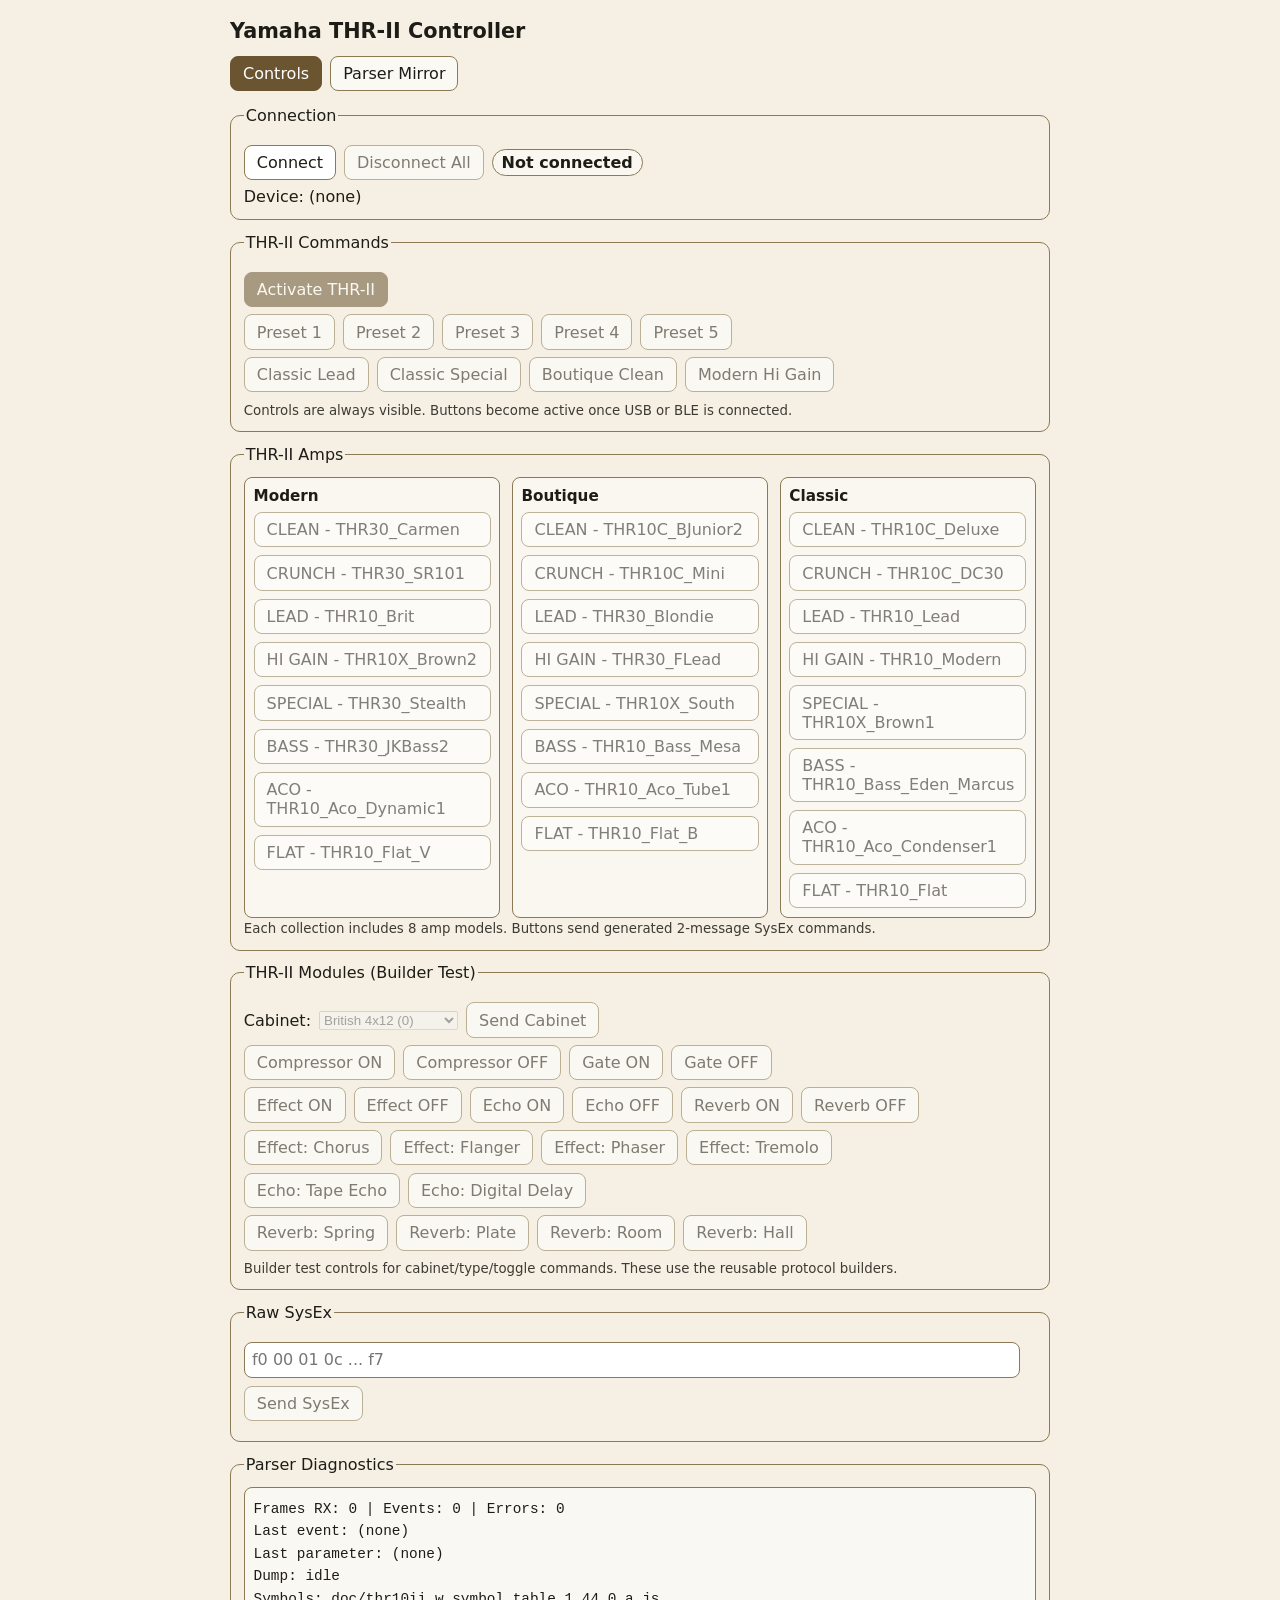
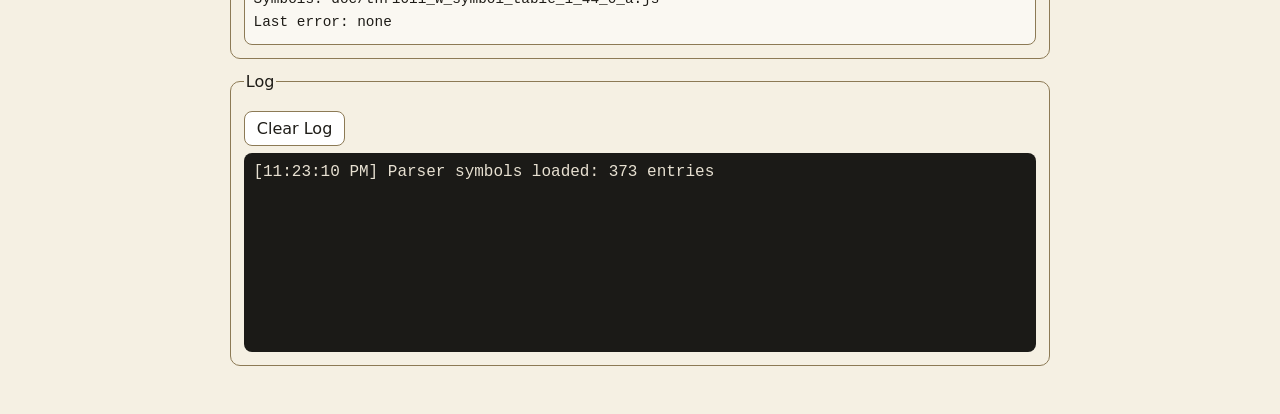
==== commit b9fe084b: "Parameter changes made on the amp reflected by 'mirror ui'. WiP" ====
--- a/thrii_ctrl.html
+++ b/thrii_ctrl.html
@@ -156,8 +156,155 @@
       background: #f8f3e4;
     }
 
+    .tabRow {
+      display: flex;
+      gap: 0.5rem;
+      margin: 0.2rem 0 0.9rem;
+    }
+
+    .tabBtn {
+      background: rgba(255, 255, 255, 0.62);
+    }
+
+    .tabBtn.active {
+      background: var(--accent);
+      color: #fff;
+      border-color: var(--accent);
+    }
+
+    .viewPanel {
+      display: none;
+    }
+
+    .viewPanel.active {
+      display: block;
+    }
+
+    .mirrorSessionBar {
+      border: 1px solid var(--border);
+      border-radius: 8px;
+      background: rgba(255, 255, 255, 0.58);
+      padding: 0.55rem;
+      display: grid;
+      gap: 0.35rem;
+      font-family: ui-monospace, Menlo, Consolas, monospace;
+      font-size: 0.9rem;
+    }
+
+    .mirrorTicker {
+      border: 1px solid var(--border);
+      border-radius: 8px;
+      background: rgba(255, 255, 255, 0.58);
+      min-height: 56px;
+      max-height: 220px;
+      overflow: auto;
+      padding: 0.45rem;
+      font-family: ui-monospace, Menlo, Consolas, monospace;
+      font-size: 0.86rem;
+    }
+
+    .mirrorTickerRow {
+      padding: 0.22rem 0;
+      border-bottom: 1px solid rgba(140, 122, 85, 0.26);
+      white-space: pre-wrap;
+      word-break: break-word;
+    }
+
+    .mirrorTickerRow:last-child {
+      border-bottom: 0;
+    }
+
+    .mirrorCards {
+      display: grid;
+      grid-template-columns: repeat(2, minmax(0, 1fr));
+      gap: 0.65rem;
+    }
+
+    .mirrorCard {
+      border: 1px solid var(--border);
+      border-radius: 8px;
+      background: rgba(255, 255, 255, 0.55);
+      padding: 0.5rem;
+    }
+
+    .mirrorCardHeader {
+      display: flex;
+      justify-content: space-between;
+      align-items: flex-start;
+      gap: 0.4rem;
+      margin-bottom: 0.35rem;
+      font-weight: 600;
+    }
+
+    .mirrorCardHeaderRight {
+      display: flex;
+      flex-direction: column;
+      align-items: flex-end;
+      gap: 0.25rem;
+      min-width: 128px;
+      font-size: 0.82rem;
+      font-weight: 500;
+    }
+
+    .mirrorSubtypeSelect {
+      width: 100%;
+      max-width: 190px;
+      padding: 0.2rem 0.35rem;
+      border: 1px solid var(--border);
+      border-radius: 6px;
+      background: rgba(255, 255, 255, 0.82);
+      color: var(--text);
+      font: inherit;
+      font-size: 0.8rem;
+    }
+
+    .mirrorSubtypeSelect:disabled {
+      opacity: 0.8;
+      cursor: not-allowed;
+    }
+
+    .mirrorCardMeta {
+      margin: 0 0 0.4rem;
+      font-size: 0.8rem;
+      opacity: 0.86;
+    }
+
+    .mirrorParamTable {
+      width: 100%;
+      border-collapse: collapse;
+      font-family: ui-monospace, Menlo, Consolas, monospace;
+      font-size: 0.82rem;
+    }
+
+    .mirrorParamTable th,
+    .mirrorParamTable td {
+      text-align: left;
+      padding: 0.2rem 0.15rem;
+      border-bottom: 1px solid rgba(140, 122, 85, 0.2);
+      vertical-align: top;
+    }
+
+    .mirrorParamTable tr:last-child td {
+      border-bottom: 0;
+    }
+
+    .mirrorUnresolved {
+      border: 1px dashed var(--border);
+      border-radius: 8px;
+      background: rgba(255, 255, 255, 0.45);
+      padding: 0.55rem;
+      font-family: ui-monospace, Menlo, Consolas, monospace;
+      font-size: 0.84rem;
+      white-space: pre-wrap;
+      word-break: break-word;
+    }
+
     @media (max-width: 820px) {
       .amp-grid {
+        grid-template-columns: 1fr;
+      }
+
+      .mirrorCards {
         grid-template-columns: 1fr;
       }
     }
@@ -166,6 +313,13 @@
 <body>
   <main>
     <h1>Yamaha THR-II Controller</h1>
+
+    <div class="tabRow" role="tablist" aria-label="Primary Views">
+      <button id="tabControls" class="tabBtn active" role="tab" aria-selected="true" aria-controls="viewControls">Controls</button>
+      <button id="tabMirror" class="tabBtn" role="tab" aria-selected="false" aria-controls="viewMirror">Parser Mirror</button>
+    </div>
+
+    <section id="viewControls" class="viewPanel active" role="tabpanel" aria-labelledby="tabControls">
 
     <fieldset>
       <legend>Connection</legend>
@@ -289,6 +443,37 @@
       </div>
       <div id="log"></div>
     </fieldset>
+
+    </section>
+
+    <section id="viewMirror" class="viewPanel" role="tabpanel" aria-labelledby="tabMirror" aria-hidden="true">
+      <fieldset>
+        <legend>Mirror Session</legend>
+        <div class="mirrorSessionBar" id="mirrorSessionBar">
+          <div class="mirrorSessionLine" id="mirrorSessionConnection">Transport: Not connected</div>
+          <div class="mirrorSessionLine" id="mirrorSessionStats">Frames RX: 0 | Events: 0 | Errors: 0</div>
+          <div class="mirrorSessionLine" id="mirrorSessionMeta">Last RX: n/a | Freeze: OFF</div>
+        </div>
+      </fieldset>
+
+      <fieldset>
+        <legend>Live Changes</legend>
+        <div id="mirrorTicker" class="mirrorTicker"></div>
+      </fieldset>
+
+      <fieldset>
+        <legend>Signal Chain Modules</legend>
+        <div id="mirrorCards" class="mirrorCards"></div>
+      </fieldset>
+
+      <fieldset>
+        <legend>Unresolved Inspector</legend>
+        <details id="mirrorUnresolvedDetails">
+          <summary>Show unresolved units and parameters</summary>
+          <div id="mirrorUnresolved" class="mirrorUnresolved"></div>
+        </details>
+      </fieldset>
+    </section>
   </main>
 
   <script src="doc/thr10ii_w_symbol_table_1_44_0_a.js"></script>
@@ -1206,10 +1391,82 @@
       return units[0];
     }
 
+    function getLatestShadowUnitById(unitId) {
+      const key = Number(unitId) >>> 0;
+      const units = Object.values(thrIncomingParser.state.units || {}).filter(u => (Number(u.id) >>> 0) === key);
+      if (!units.length) return null;
+      units.sort((a, b) => {
+        const aTime = Math.max(0, ...Object.values(a.parameters || {}).map(p => p.updatedAtMs || 0));
+        const bTime = Math.max(0, ...Object.values(b.parameters || {}).map(p => p.updatedAtMs || 0));
+        return bTime - aTime;
+      });
+      return units[0];
+    }
+
     function normalizeOnOff(value) {
       if (typeof value === 'boolean') return value;
       if (typeof value === 'number') return value >= 0.5;
       return null;
+    }
+
+    function isGateLikeParamName(name) {
+      const normalized = String(name || '').toLowerCase().replace(/\s+/g, '');
+      return (
+        normalized === 'gateenable' ||
+        normalized === 'gateenablestate' ||
+        normalized === 'thresh' ||
+        normalized === 'threshstate' ||
+        normalized === 'threshold' ||
+        normalized === 'thresholdstate' ||
+        normalized === 'gatethreshold' ||
+        normalized === 'gatethresholdstate' ||
+        normalized === 'decay' ||
+        normalized === 'decaystate' ||
+        normalized === 'gatedecay' ||
+        normalized === 'gatedecaystate'
+      );
+    }
+
+    function shouldRetainParamAcrossSubtypeSwitch(unitId, paramName) {
+      const normalized = String(paramName || '').toLowerCase().replace(/\s+/g, '');
+      const key = Number(unitId) >>> 0;
+
+      if (key === (thrKeys.unit.fx2 >>> 0)) {
+        return (
+          normalized === 'fx2enable' ||
+          normalized === 'fx2enablestate' ||
+          normalized === 'fx2mix' ||
+          normalized === 'fx2mixstate' ||
+          normalized === 'fx2mixtype' ||
+          normalized === 'fx2mixtypestate'
+        );
+      }
+
+      if (key === (thrKeys.unit.fx3 >>> 0)) {
+        return (
+          normalized === 'fx3enable' ||
+          normalized === 'fx3enablestate' ||
+          normalized === 'fx3mix' ||
+          normalized === 'fx3mixstate' ||
+          normalized === 'fx3mixtype' ||
+          normalized === 'fx3mixtypestate'
+        );
+      }
+
+      if (key === (thrKeys.unit.fx4 >>> 0)) {
+        return (
+          normalized === 'fx4enable' ||
+          normalized === 'fx4enablestate' ||
+          normalized === 'fx4mix' ||
+          normalized === 'fx4mixstate' ||
+          normalized === 'fx4mixtype' ||
+          normalized === 'fx4mixtypestate' ||
+          normalized === 'fx4wetsend' ||
+          normalized === 'fx4wetsendstate'
+        );
+      }
+
+      return true;
     }
 
     function syncControlsFromShadowState() {
@@ -1296,6 +1553,7 @@
         const unit = ensureShadowUnit(event.uKey, unitName);
         const paramKey = String(Number(event.pKey) >>> 0);
         const decoded = event.value ? event.value.decoded : null;
+        const nowMs = Date.now();
 
         unit.parameters[paramKey] = {
           id: Number(event.pKey) >>> 0,
@@ -1304,7 +1562,7 @@
           decodedKind: event.value ? event.value.decodedKind : null,
           rawU32: Number(event.valueRaw) >>> 0,
           value: decoded,
-          updatedAtMs: Date.now()
+          updatedAtMs: nowMs
         };
 
         state.lastParameterChange = {
@@ -1312,8 +1570,16 @@
           unitName: unit.name,
           paramName: unit.parameters[paramKey].name,
           value: decoded,
-          updatedAtMs: Date.now()
+          updatedAtMs: nowMs
         };
+
+        addMirrorRecentChange({
+          timeMs: nowMs,
+          module: unit.name,
+          name: unit.parameters[paramKey].name,
+          value: getMirrorValueText(unit.parameters[paramKey]),
+          sourceKind: 'parameter_change'
+        });
         return;
       }
 
@@ -1322,6 +1588,30 @@
         const unit = ensureShadowUnit(event.uKey, unitName);
         unit.typeKey = Number(event.unitTypeKey) >>> 0;
         unit.typeName = event.names && event.names.unitType && event.names.unitType.name ? event.names.unitType.name : ('v#' + unit.typeKey);
+
+        const unitId = Number(unit.id) >>> 0;
+        if (unitId === (thrKeys.unit.fx2 >>> 0) || unitId === (thrKeys.unit.fx3 >>> 0) || unitId === (thrKeys.unit.fx4 >>> 0)) {
+          const retained = {};
+          Object.entries(unit.parameters || {}).forEach(([key, param]) => {
+            if (shouldRetainParamAcrossSubtypeSwitch(unitId, param && param.name ? param.name : '')) {
+              retained[key] = param;
+            }
+          });
+          unit.parameters = retained;
+        }
+
+        const cardId = getCardIdForUnitName(unit.name);
+        if (cardId && Object.prototype.hasOwnProperty.call(mirrorUiState.previewSubtypeByCard, cardId)) {
+          delete mirrorUiState.previewSubtypeByCard[cardId];
+        }
+
+        addMirrorRecentChange({
+          timeMs: Date.now(),
+          module: unit.name,
+          name: 'UnitType',
+          value: unit.typeName,
+          sourceKind: 'unit_type_change'
+        });
         return;
       }
 
@@ -1430,6 +1720,655 @@
       }
     };
 
+    const mirrorUiState = {
+      activeTab: 'controls',
+      freezeCards: false,
+      recentChanges: [],
+      previewSubtypeByCard: {}
+    };
+
+    const mirrorModuleSchemas = [
+      {
+        id: 'compressor',
+        title: 'Compressor',
+        baseType: 'FX1',
+        unitName: 'FX1',
+        enabledParam: 'FX1EnableState',
+        placeholderParams: ['FX1EnableState', 'Sustain', 'Level'],
+        selectableSubtype: false,
+        typeFamily: null
+      },
+      {
+        id: 'gate',
+        title: 'Gate',
+        baseType: 'Gate',
+        unitName: 'GuitarProc',
+        enabledParam: 'GateEnableState',
+        placeholderParams: ['GateEnableState', 'Threshold', 'Decay'],
+        selectableSubtype: false,
+        typeFamily: null
+      },
+      {
+        id: 'amp',
+        title: 'Amp',
+        baseType: 'Amp',
+        unitName: 'Amp',
+        enabledParam: null,
+        placeholderParams: ['Gain', 'Master', 'Bass', 'Mid', 'Treble'],
+        selectableSubtype: true,
+        typeFamily: 'amp'
+      },
+      {
+        id: 'cabinet',
+        title: 'Cabinet',
+        baseType: 'SpkSim',
+        unitName: 'GuitarProc',
+        enabledParam: null,
+        placeholderParams: ['SpkSimType'],
+        selectableSubtype: false,
+        typeFamily: null
+      },
+      {
+        id: 'effect',
+        title: 'Effect',
+        baseType: 'FX2',
+        unitName: 'FX2',
+        enabledParam: 'FX2EnableState',
+        placeholderParams: [],
+        commonParams: ['FX2EnableState', 'FX2MixTypeState'],
+        subtypeParams: {
+          chorus: ['Speed', 'Depth', 'Pre Delay', 'Feedback', 'Mix'],
+          flanger: ['Speed', 'Depth', 'Mix'],
+          phaser: ['Speed', 'Feedback', 'Mix'],
+          tremolo: ['Speed', 'Depth', 'Mix']
+        },
+        selectableSubtype: true,
+        typeFamily: 'effect'
+      },
+      {
+        id: 'echo',
+        title: 'Echo',
+        baseType: 'FX3',
+        unitName: 'FX3',
+        enabledParam: 'FX3EnableState',
+        placeholderParams: [],
+        commonParams: ['FX3EnableState', 'FX3MixTypeState'],
+        subtypeParams: {
+          tapeEcho: ['Time', 'Feedback', 'Bass', 'Treble', 'Mix', 'TAP'],
+          digitalDelay: ['Time', 'Feedback', 'Bass', 'Treble', 'Mix', 'TAP']
+        },
+        selectableSubtype: true,
+        typeFamily: 'echo'
+      },
+      {
+        id: 'reverb',
+        title: 'Reverb',
+        baseType: 'FX4',
+        unitName: 'FX4',
+        enabledParam: 'FX4EnableState',
+        placeholderParams: [],
+        commonParams: ['FX4EnableState', 'FX4MixTypeState'],
+        subtypeParams: {
+          spring: ['Reverb', 'Tone', 'Mix'],
+          plate: ['Decay', 'Pre Delay', 'Tone', 'Mix'],
+          room: ['Decay', 'Pre Delay', 'Tone', 'Mix'],
+          hall: ['Decay', 'Pre Delay', 'Tone', 'Mix']
+        },
+        selectableSubtype: true,
+        typeFamily: 'reverb'
+      },
+      {
+        id: 'global',
+        title: 'Global',
+        baseType: 'Global',
+        unitName: 'Global',
+        enabledParam: null,
+        placeholderParams: ['GuitarVolume', 'AudioVolume'],
+        selectableSubtype: false,
+        typeFamily: null
+      }
+    ];
+
+    function escapeHtml(value) {
+      return String(value)
+        .replaceAll('&', '&amp;')
+        .replaceAll('<', '&lt;')
+        .replaceAll('>', '&gt;')
+        .replaceAll('"', '&quot;')
+        .replaceAll("'", '&#39;');
+    }
+
+    function getMirrorTypeText(param) {
+      if (!param || !param.decodedKind) return 'u32';
+      if (param.decodedKind === 'enum_u32') return 'enum';
+      return param.decodedKind;
+    }
+
+    function getMirrorValueText(param) {
+      if (!param) return 'n/a';
+      if (param.decodedKind === 'enum_u32' && Number.isFinite(Number(param.value))) {
+        const enumValue = Number(param.value) >>> 0;
+        const resolved = resolveSymbol(enumValue);
+        if (resolved && resolved.name) {
+          return resolved.name + ' (' + enumValue + ')';
+        }
+        return String(enumValue);
+      }
+      return formatParserValue(param.value);
+    }
+
+    function getMirrorTransportText() {
+      const names = [];
+      if (midiOut) names.push('USB');
+      if (bleDevice && bleMidiChar) names.push('BLE');
+      return names.length ? names.join('+') : 'Not connected';
+    }
+
+    function addMirrorRecentChange(entry) {
+      mirrorUiState.recentChanges.unshift(entry);
+      if (mirrorUiState.recentChanges.length > 80) {
+        mirrorUiState.recentChanges.length = 80;
+      }
+    }
+
+    function toTitleCaseToken(raw) {
+      const text = String(raw || '');
+      if (!text) return '';
+      return text
+        .replace(/([a-z])([A-Z])/g, '$1 $2')
+        .replace(/[_-]+/g, ' ')
+        .replace(/\s+/g, ' ')
+        .trim()
+        .replace(/\b\w/g, c => c.toUpperCase());
+    }
+
+    function getMirrorSubtypeOptions(typeFamily) {
+      if (typeFamily === 'effect') {
+        return Object.keys(thrKeys.enumValue.effect).map(key => ({ value: key, label: toTitleCaseToken(key) }));
+      }
+      if (typeFamily === 'echo') {
+        return Object.keys(thrKeys.enumValue.echo).map(key => ({ value: key, label: toTitleCaseToken(key) }));
+      }
+      if (typeFamily === 'reverb') {
+        return Object.keys(thrKeys.enumValue.reverb).map(key => ({ value: key, label: toTitleCaseToken(key) }));
+      }
+      if (typeFamily === 'amp') {
+        const seen = new Set();
+        const out = [];
+        Object.values(ampCollections).forEach(collection => {
+          collection.amps.forEach(amp => {
+            if (seen.has(amp.symbol)) return;
+            seen.add(amp.symbol);
+            out.push({
+              value: amp.symbol,
+              label: collection.label + ' / ' + amp.slot + ' - ' + amp.symbol
+            });
+          });
+        });
+        return out;
+      }
+      return [];
+    }
+
+    function resolveSubtypeKey(typeFamily, typeName, typeKey) {
+      const raw = String(typeName || '');
+      const normalized = raw.toLowerCase();
+
+      const numericTypeKey = Number(typeKey);
+
+      if (typeFamily === 'effect') {
+        if (Number.isFinite(numericTypeKey)) {
+          const hitByKey = Object.entries(thrKeys.enumValue.effect).find(([, value]) => Number(value) === (numericTypeKey >>> 0));
+          if (hitByKey) return hitByKey[0];
+        }
+        if (normalized.includes('chorus')) return 'chorus';
+        if (normalized.includes('flanger')) return 'flanger';
+        if (normalized.includes('phaser')) return 'phaser';
+        if (normalized.includes('tremolo')) return 'tremolo';
+        return null;
+      }
+
+      if (typeFamily === 'echo') {
+        if (Number.isFinite(numericTypeKey)) {
+          const hitByKey = Object.entries(thrKeys.enumValue.echo).find(([, value]) => Number(value) === (numericTypeKey >>> 0));
+          if (hitByKey) return hitByKey[0];
+        }
+        if (normalized.includes('digital')) return 'digitalDelay';
+        if (normalized.includes('tape')) return 'tapeEcho';
+        return null;
+      }
+
+      if (typeFamily === 'reverb') {
+        if (Number.isFinite(numericTypeKey)) {
+          const hitByKey = Object.entries(thrKeys.enumValue.reverb).find(([, value]) => Number(value) === (numericTypeKey >>> 0));
+          if (hitByKey) return hitByKey[0];
+        }
+        if (normalized.includes('spring')) return 'spring';
+        if (normalized.includes('plate')) return 'plate';
+        if (normalized.includes('room')) return 'room';
+        if (normalized.includes('hall')) return 'hall';
+        return null;
+      }
+
+      if (typeFamily === 'amp') {
+        const symbol = raw.trim();
+        if (!symbol) return null;
+        const options = getMirrorSubtypeOptions('amp');
+        if (options.some(opt => opt.value === symbol)) {
+          return symbol;
+        }
+        return null;
+      }
+
+      return null;
+    }
+
+    function canonicalizeSubtypeParamName(typeFamily, name) {
+      const raw = String(name || '');
+      const normalized = raw.toLowerCase().replace(/\s+/g, '');
+
+      if (typeFamily === 'effect') {
+        if (normalized === 'freq') return 'Speed';
+        if (normalized === 'pre' || normalized === 'predelay' || normalized === 'prestate') return 'Pre Delay';
+      }
+
+      if (typeFamily === 'echo') {
+        if (normalized === 'delay' || normalized === 'delaytime') return 'Time';
+        if (normalized === 'tap' || normalized === 'syncselect' || normalized === 'syncselectstate' || normalized === 'note') return 'TAP';
+      }
+
+      if (typeFamily === 'reverb') {
+        if (normalized === 'predelay') return 'Pre Delay';
+      }
+
+      return raw;
+    }
+
+    function getExpectedSubtypeRows(schema, resolvedSubtypeKey) {
+      const rows = [];
+      const common = Array.isArray(schema.commonParams) ? schema.commonParams : [];
+      common.forEach(name => rows.push(name));
+
+      if (!schema.subtypeParams || typeof schema.subtypeParams !== 'object') {
+        return rows;
+      }
+
+      const subtypeKey = resolvedSubtypeKey || Object.keys(schema.subtypeParams)[0] || null;
+      if (subtypeKey && Array.isArray(schema.subtypeParams[subtypeKey])) {
+        schema.subtypeParams[subtypeKey].forEach(name => rows.push(name));
+      }
+
+      return rows;
+    }
+
+    function getCardIdForUnitName(unitName) {
+      if (unitName === 'FX2') return 'effect';
+      if (unitName === 'FX3') return 'echo';
+      if (unitName === 'FX4') return 'reverb';
+      if (unitName === 'Amp') return 'amp';
+      return null;
+    }
+
+    function getMirrorUnitEntries() {
+      const entries = [];
+      const units = Object.values(thrIncomingParser.state.units || {});
+      units.forEach(unit => {
+        Object.values(unit.parameters || {}).forEach(param => {
+          entries.push({
+            unit,
+            param,
+            unitId: Number(unit.id) >>> 0,
+            paramId: Number(param.id) >>> 0,
+            entryKey: (Number(unit.id) >>> 0) + ':' + (Number(param.id) >>> 0)
+          });
+        });
+      });
+      return entries;
+    }
+
+    function getMirrorCardIdForEntry(entry) {
+      const unitName = entry.unit && entry.unit.name ? entry.unit.name : '';
+      const unitId = entry.unit ? (Number(entry.unit.id) >>> 0) : null;
+      const paramName = entry.param && entry.param.name ? entry.param.name : '';
+      const normalized = String(paramName).toLowerCase().replace(/\s+/g, '');
+
+      if (unitId === (thrKeys.unit.fx1 >>> 0)) return 'compressor';
+      if (unitId === (thrKeys.unit.fx2 >>> 0)) return 'effect';
+      if (unitId === (thrKeys.unit.fx3 >>> 0)) return 'echo';
+      if (unitId === (thrKeys.unit.fx4 >>> 0)) return 'reverb';
+      if (unitId === (thrKeys.unit.amp >>> 0)) return 'amp';
+
+      if (unitName === 'FX1' || paramName === 'FX1EnableState' || /^FX1/.test(paramName)) return 'compressor';
+      if (unitName === 'FX2' || /^FX2/.test(paramName)) return 'effect';
+      if (unitName === 'FX3' || /^FX3/.test(paramName)) return 'echo';
+      if (unitName === 'FX4' || /^FX4/.test(paramName)) return 'reverb';
+      if (paramName === 'GateEnableState' || /^Gate/.test(paramName)) return 'gate';
+      if ((unitId === (thrKeys.unit.guitarProc >>> 0) || unitId === (thrKeys.unit.global >>> 0) || unitName === 'GuitarProc' || unitName === 'Global') && (normalized === 'thresh' || normalized === 'threshstate' || normalized === 'threshold' || normalized === 'thresholdstate' || normalized === 'gatethreshold' || normalized === 'gatethresholdstate' || normalized === 'decay' || normalized === 'decaystate' || normalized === 'gatedecay' || normalized === 'gatedecaystate')) return 'gate';
+      if (unitName === 'Amp') return 'amp';
+      if (paramName === 'SpkSimType') return 'cabinet';
+      if (unitName === 'Global' || unitName === 'GuitarProc') return 'global';
+
+      return 'global';
+    }
+
+    function canonicalizeCardParamName(schema, name) {
+      const raw = String(name || '');
+      const normalized = raw.toLowerCase().replace(/\s+/g, '');
+
+      if (schema && schema.id === 'gate') {
+        if (normalized === 'gateenable' || normalized === 'gateenablestate') return 'GateEnableState';
+        if (normalized === 'thresh' || normalized === 'threshstate' || normalized === 'gatethreshold' || normalized === 'gatethresholdstate' || normalized === 'threshold' || normalized === 'thresholdstate') return 'Threshold';
+        if (normalized === 'gatedecay' || normalized === 'gatedecaystate' || normalized === 'decay' || normalized === 'decaystate') return 'Decay';
+      }
+
+      if (schema && schema.id === 'amp') {
+        if (normalized === 'drive' || normalized === 'drivestate') return 'Gain';
+      }
+
+      if (schema && schema.id === 'effect') {
+        if (normalized === 'fx2enable' || normalized === 'fx2enablestate') return 'FX2EnableState';
+        if (normalized === 'fx2mix' || normalized === 'fx2mixstate') return 'Mix';
+        if (normalized === 'fx2mixtype' || normalized === 'fx2mixtypestate') return 'FX2MixTypeState';
+      }
+
+      if (schema && schema.id === 'echo') {
+        if (normalized === 'fx3enable' || normalized === 'fx3enablestate') return 'FX3EnableState';
+        if (normalized === 'fx3mix' || normalized === 'fx3mixstate') return 'Mix';
+        if (normalized === 'fx3mixtype' || normalized === 'fx3mixtypestate') return 'FX3MixTypeState';
+      }
+
+      if (schema && schema.id === 'reverb') {
+        if (normalized === 'fx4enable' || normalized === 'fx4enablestate') return 'FX4EnableState';
+        if (normalized === 'fx4mix' || normalized === 'fx4mixstate' || normalized === 'fx4wetsend' || normalized === 'fx4wetsendstate') return 'Mix';
+        if (normalized === 'fx4mixtype' || normalized === 'fx4mixtypestate') return 'FX4MixTypeState';
+      }
+
+      return canonicalizeSubtypeParamName(schema ? schema.typeFamily : null, raw);
+    }
+
+    function getEnabledTextForCard(card) {
+      if (!card.schema.enabledParam) return 'n/a';
+      const hit = card.rows.find(row => row.name === card.schema.enabledParam);
+      if (!hit) return 'n/a';
+      const normalized = normalizeOnOff(hit.rawValue);
+      if (normalized == null) return 'n/a';
+      return normalized ? 'ON' : 'OFF';
+    }
+
+    function createPermanentMirrorCards(entries) {
+      const cardsById = {};
+      const entriesByCard = {};
+
+      mirrorModuleSchemas.forEach(schema => {
+        cardsById[schema.id] = {
+          id: schema.id,
+          schema,
+          title: schema.title,
+          typeName: schema.baseType,
+          typeKey: null,
+          subtypeOptions: schema.selectableSubtype ? getMirrorSubtypeOptions(schema.typeFamily) : [],
+          rowsByName: {},
+          latestMs: 0
+        };
+        entriesByCard[schema.id] = [];
+      });
+
+      entries.forEach(entry => {
+        const cardId = getMirrorCardIdForEntry(entry);
+        const targetCardId = Object.prototype.hasOwnProperty.call(entriesByCard, cardId) ? cardId : 'global';
+        entriesByCard[targetCardId].push(entry);
+      });
+
+      if (entriesByCard.gate && entriesByCard.global) {
+        const nextGlobal = [];
+        entriesByCard.global.forEach(entry => {
+          const rawName = entry && entry.param && entry.param.name ? entry.param.name : ('p#' + (entry ? entry.paramId : ''));
+          const gateCanonical = canonicalizeCardParamName({ id: 'gate', typeFamily: null }, rawName);
+          if (isGateLikeParamName(rawName) || gateCanonical === 'GateEnableState' || gateCanonical === 'Threshold' || gateCanonical === 'Decay') {
+            entriesByCard.gate.push(entry);
+            return;
+          }
+          nextGlobal.push(entry);
+        });
+        entriesByCard.global = nextGlobal;
+      }
+
+      const typeCards = [
+        { id: 'amp', unitId: thrKeys.unit.amp, unitName: 'Amp' },
+        { id: 'effect', unitId: thrKeys.unit.fx2, unitName: 'FX2' },
+        { id: 'echo', unitId: thrKeys.unit.fx3, unitName: 'FX3' },
+        { id: 'reverb', unitId: thrKeys.unit.fx4, unitName: 'FX4' }
+      ];
+      typeCards.forEach(item => {
+        const unit = getLatestShadowUnitById(item.unitId) || getLatestShadowUnitByName(item.unitName);
+        const card = cardsById[item.id];
+        if (!card) return;
+        if (unit && unit.typeName) {
+          card.typeName = unit.typeName;
+        }
+        if (unit && unit.typeKey != null) {
+          card.typeKey = Number(unit.typeKey) >>> 0;
+        }
+      });
+
+      mirrorModuleSchemas.forEach(schema => {
+        const card = cardsById[schema.id];
+        const parserSubtypeKey = resolveSubtypeKey(schema.typeFamily, card.typeName, card.typeKey);
+        const previewSubtypeKey = mirrorUiState.previewSubtypeByCard[schema.id] || null;
+        const resolvedSubtypeKey = parserSubtypeKey || previewSubtypeKey;
+        const expectedRows = getExpectedSubtypeRows(schema, resolvedSubtypeKey);
+        const fallbackRows = Array.isArray(schema.placeholderParams) ? schema.placeholderParams : [];
+        const initialRows = expectedRows.length ? expectedRows : fallbackRows;
+        const orderedNames = [];
+
+        initialRows.forEach(name => {
+          const canonicalName = canonicalizeCardParamName(schema, name);
+          if (!orderedNames.includes(canonicalName)) {
+            orderedNames.push(canonicalName);
+          }
+          card.rowsByName[canonicalName] = {
+            name: canonicalName,
+            valueText: '--',
+            typeText: '--',
+            updatedAtMs: 0,
+            rawValue: null,
+            placeholder: true
+          };
+        });
+
+        entriesByCard[schema.id].forEach(entry => {
+          const rawName = entry.param.name || ('p#' + entry.paramId);
+          const canonicalName = canonicalizeCardParamName(schema, rawName);
+
+          if (schema.selectableSubtype && !orderedNames.includes(canonicalName)) {
+            return;
+          }
+
+          card.rowsByName[canonicalName] = {
+            name: canonicalName,
+            valueText: getMirrorValueText(entry.param),
+            typeText: getMirrorTypeText(entry.param),
+            updatedAtMs: entry.param.updatedAtMs || 0,
+            rawValue: entry.param.value,
+            placeholder: false
+          };
+          if (!schema.selectableSubtype && !orderedNames.includes(canonicalName)) {
+            orderedNames.push(canonicalName);
+          }
+          card.latestMs = Math.max(card.latestMs, entry.param.updatedAtMs || 0);
+        });
+
+        card.orderedNames = orderedNames;
+        card.effectiveSubtypeKey = resolvedSubtypeKey;
+      });
+
+      return mirrorModuleSchemas.map(schema => {
+        const card = cardsById[schema.id];
+        const orderedRows = [];
+        (card.orderedNames || []).forEach(name => {
+          if (Object.prototype.hasOwnProperty.call(card.rowsByName, name)) {
+            orderedRows.push(card.rowsByName[name]);
+          }
+        });
+
+        let rows = orderedRows;
+        if (!schema.selectableSubtype) {
+          const extraRows = Object.values(card.rowsByName)
+            .filter(row => !(card.orderedNames || []).includes(row.name))
+            .sort((a, b) => a.name.localeCompare(b.name));
+          rows = orderedRows.concat(extraRows);
+        }
+
+        return {
+          id: card.id,
+          title: card.title,
+          typeName: card.typeName,
+          enabledText: getEnabledTextForCard({ schema, rows }),
+          latestMs: card.latestMs,
+          subtypeOptions: card.subtypeOptions,
+          effectiveSubtypeKey: card.effectiveSubtypeKey,
+          selectableSubtype: schema.selectableSubtype,
+          rows
+        };
+      });
+    }
+
+    function renderMirrorSessionBar() {
+      const stats = thrIncomingParser.state.stats;
+      const conn = document.getElementById('mirrorSessionConnection');
+      const counters = document.getElementById('mirrorSessionStats');
+      const meta = document.getElementById('mirrorSessionMeta');
+      if (!conn || !counters || !meta) return;
+
+      conn.textContent = 'Transport: ' + getMirrorTransportText();
+      counters.textContent =
+        'Frames RX: ' + stats.framesRx +
+        ' | Events: ' + stats.eventsRx +
+        ' | Errors: ' + stats.parserErrors;
+
+      const rxTime = stats.lastEventAtMs ? new Date(stats.lastEventAtMs).toLocaleTimeString() : 'n/a';
+      const warning = stats.lastError && stats.lastError !== 'none' ? (' | Warning: ' + stats.lastError) : '';
+      meta.textContent = 'Last RX: ' + rxTime + ' | Freeze: ' + (mirrorUiState.freezeCards ? 'ON' : 'OFF') + warning;
+    }
+
+    function renderMirrorTicker() {
+      const container = document.getElementById('mirrorTicker');
+      if (!container) return;
+      if (!mirrorUiState.recentChanges.length) {
+        container.innerHTML = '<div class="mirrorTickerRow">No parser events yet.</div>';
+        return;
+      }
+
+      container.innerHTML = mirrorUiState.recentChanges.slice(0, 40).map(item => {
+        const timeText = item.timeMs ? new Date(item.timeMs).toLocaleTimeString() : 'n/a';
+        return '<div class="mirrorTickerRow">' +
+          escapeHtml(timeText + '  ' + item.module + '  ' + item.name + '  ' + item.value + '  ' + item.sourceKind) +
+          '</div>';
+      }).join('');
+    }
+
+    function renderMirrorCards() {
+      if (mirrorUiState.freezeCards) return;
+      const container = document.getElementById('mirrorCards');
+      if (!container) return;
+
+      const entries = getMirrorUnitEntries();
+      const cards = createPermanentMirrorCards(entries);
+      if (!cards.length) {
+        container.innerHTML = '<div class="mirrorCard">No module data received yet.</div>';
+        return;
+      }
+
+      container.innerHTML = cards.map(card => {
+        const updatedText = card.latestMs ? new Date(card.latestMs).toLocaleTimeString() : 'n/a';
+        const canPreviewSelect = card.id === 'amp' || card.id === 'effect' || card.id === 'echo' || card.id === 'reverb';
+        const selectorHtml = (card.selectableSubtype && canPreviewSelect)
+          ? '<select class="mirrorSubtypeSelect" data-card-id="' + escapeHtml(card.id) + '">' +
+            card.subtypeOptions.map(opt => {
+              const selected = card.effectiveSubtypeKey === opt.value ? ' selected' : '';
+              return '<option' + selected + ' value="' + escapeHtml(opt.value) + '">' + escapeHtml(opt.label) + '</option>';
+            }).join('') +
+            '</select>'
+          : '';
+
+        const rows = card.rows.map(row => {
+          const valueText = row.placeholder ? '--' : row.valueText;
+          const typeText = row.placeholder ? '--' : row.typeText;
+          return '<tr>' +
+            '<td>' + escapeHtml(row.name) + '</td>' +
+            '<td>' + escapeHtml(valueText) + '</td>' +
+            '<td>' + escapeHtml(typeText) + '</td>' +
+            '</tr>';
+        }).join('');
+
+        return '<article class="mirrorCard">' +
+          '<div class="mirrorCardHeader"><span>' + escapeHtml(card.title) + '</span><div class="mirrorCardHeaderRight"><span>Type: ' + escapeHtml(card.typeName || 'n/a') + ' | ' + escapeHtml(card.enabledText) + '</span>' + selectorHtml + '</div></div>' +
+          '<div class="mirrorCardMeta">Last updated: ' + escapeHtml(updatedText) + ' | Rows: ' + card.rows.length + '</div>' +
+          '<table class="mirrorParamTable"><thead><tr><th>Param Name</th><th>Value</th><th>Type</th></tr></thead><tbody>' + rows + '</tbody></table>' +
+          '</article>';
+      }).join('');
+    }
+
+    function renderMirrorUnresolved() {
+      const container = document.getElementById('mirrorUnresolved');
+      if (!container) return;
+
+      const lines = [];
+      const units = Object.values(thrIncomingParser.state.units || {});
+      units.forEach(unit => {
+        const unitUnresolved = !unit.name || /^u#/.test(unit.name);
+        if (unitUnresolved) {
+          lines.push('unit unresolved: uKey=' + (Number(unit.id) >>> 0));
+        }
+        Object.values(unit.parameters || {}).forEach(param => {
+          const paramUnresolved = !param.name || /^p#/.test(param.name);
+          if (!unitUnresolved && !paramUnresolved) return;
+          const valueText = getMirrorValueText(param);
+          lines.push(
+            'uKey=' + (Number(unit.id) >>> 0) +
+            ' pKey=' + (Number(param.id) >>> 0) +
+            ' name=' + (param.name || 'n/a') +
+            ' type=' + getMirrorTypeText(param) +
+            ' value=' + valueText
+          );
+        });
+      });
+
+      container.textContent = lines.length ? lines.join('\n') : 'No unresolved keys currently visible.';
+    }
+
+    function renderParserMirrorView() {
+      renderMirrorSessionBar();
+      renderMirrorTicker();
+      renderMirrorCards();
+      renderMirrorUnresolved();
+    }
+
+    function setActiveTab(tabName) {
+      mirrorUiState.activeTab = tabName === 'mirror' ? 'mirror' : 'controls';
+      const controlsActive = mirrorUiState.activeTab === 'controls';
+
+      const btnControls = document.getElementById('tabControls');
+      const btnMirror = document.getElementById('tabMirror');
+      const viewControls = document.getElementById('viewControls');
+      const viewMirror = document.getElementById('viewMirror');
+      if (!btnControls || !btnMirror || !viewControls || !viewMirror) return;
+
+      btnControls.classList.toggle('active', controlsActive);
+      btnMirror.classList.toggle('active', !controlsActive);
+      btnControls.setAttribute('aria-selected', controlsActive ? 'true' : 'false');
+      btnMirror.setAttribute('aria-selected', controlsActive ? 'false' : 'true');
+
+      viewControls.classList.toggle('active', controlsActive);
+      viewMirror.classList.toggle('active', !controlsActive);
+      viewControls.setAttribute('aria-hidden', controlsActive ? 'false' : 'true');
+      viewMirror.setAttribute('aria-hidden', controlsActive ? 'true' : 'false');
+
+      if (!controlsActive) {
+        renderParserMirrorView();
+      }
+    }
+
     window.thrIncomingParser = thrIncomingParser;
 
     function pushParserHistory(entry) {
@@ -1450,6 +2389,7 @@
       thrIncomingParser.state.stats.parserErrors += 1;
       thrIncomingParser.state.stats.lastError = source + ': ' + err.message;
       updateParserDiagnosticsView();
+      renderParserMirrorView();
     }
 
     function registerOutgoingForParser(bytes, label) {
@@ -1557,6 +2497,7 @@
           });
           syncControlsFromShadowState();
           updateParserDiagnosticsView();
+          renderParserMirrorView();
         } catch (err) {
           log('RX ' + source + ' parser error: ' + err.message);
           onParserError(source, err);
@@ -1586,6 +2527,7 @@
       document.querySelectorAll('.btnAmpModel').forEach(btn => { btn.disabled = !connected; });
       document.querySelectorAll('.btnAmpCollection').forEach(btn => { btn.disabled = !connected; });
       document.querySelectorAll('.builderControl').forEach(el => { el.disabled = !connected; });
+      renderParserMirrorView();
     }
 
     function anyConnected() {
@@ -2190,8 +3132,23 @@
       btn.addEventListener('click', () => safeRun(() => sendBuilderControl(btn)));
     });
 
+    document.getElementById('mirrorCards').addEventListener('change', e => {
+      const target = e.target;
+      if (!(target instanceof HTMLSelectElement)) return;
+      if (!target.classList.contains('mirrorSubtypeSelect')) return;
+      const cardId = target.dataset.cardId;
+      if (!cardId) return;
+      mirrorUiState.previewSubtypeByCard[cardId] = target.value;
+      renderMirrorCards();
+    });
+
+    document.getElementById('tabControls').addEventListener('click', () => setActiveTab('controls'));
+    document.getElementById('tabMirror').addEventListener('click', () => setActiveTab('mirror'));
+
     renderAmpCollections();
     updateParserDiagnosticsView();
+    setActiveTab('controls');
+    renderParserMirrorView();
     setStatus();
   </script>
 </body>
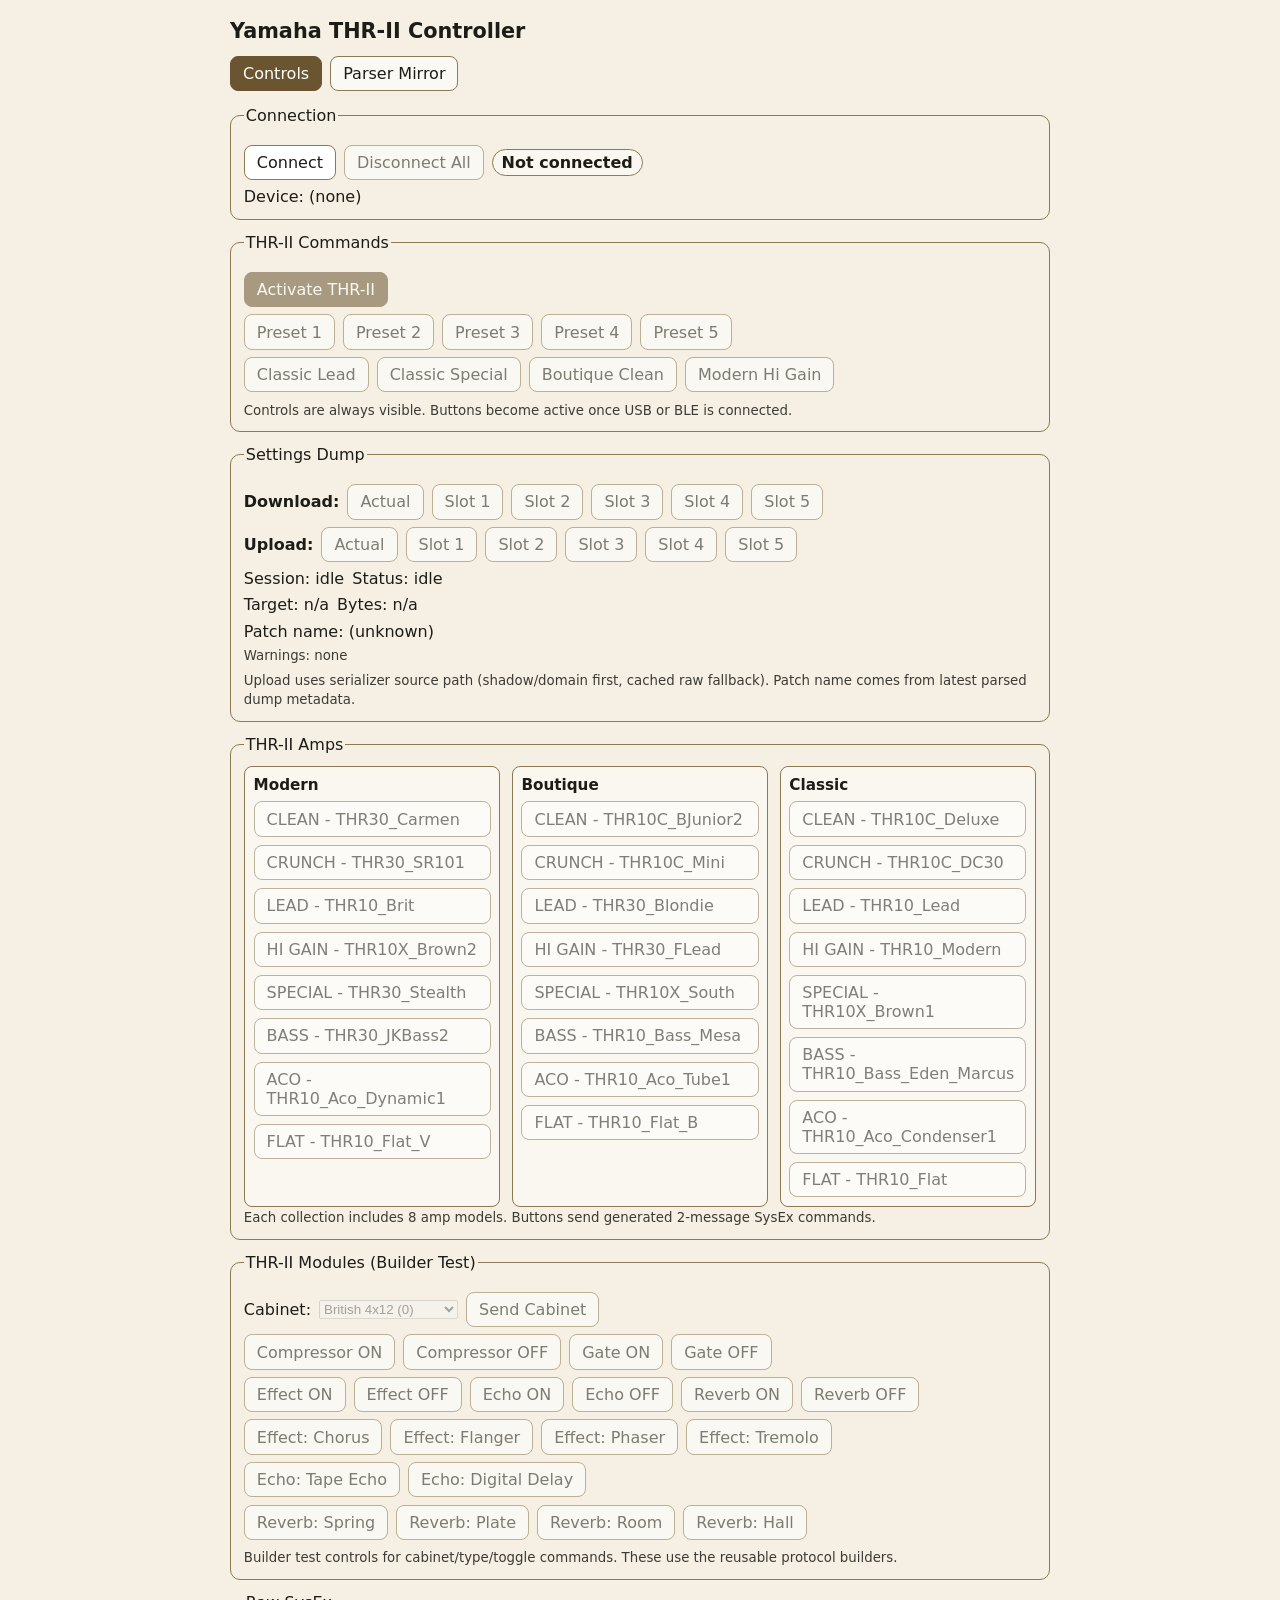
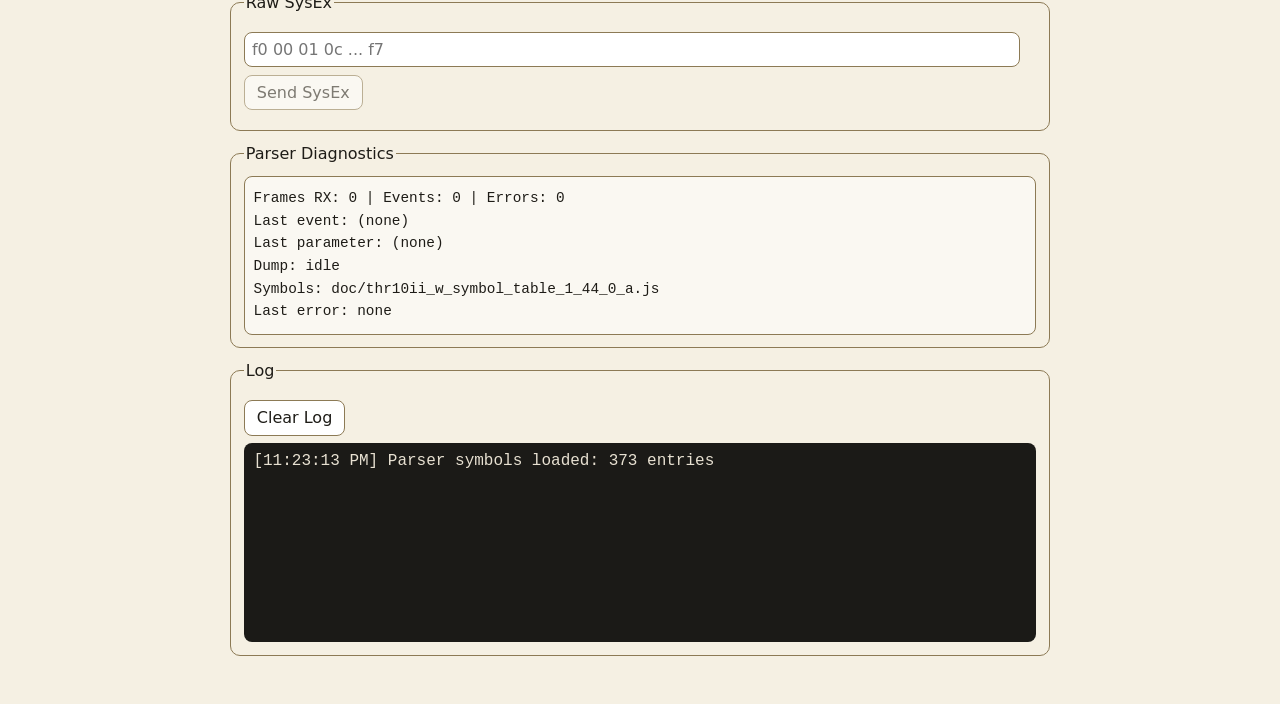
==== commit 450c5cb0: "Implemented ask for settings commands and parcing/UI visualization of responses." ====
--- a/thrii_ctrl.html
+++ b/thrii_ctrl.html
@@ -350,6 +350,43 @@
         <button class="btnAmpModel" data-model="modernHiGain">Modern Hi Gain</button>
       </div>
       <small>Controls are always visible. Buttons become active once USB or BLE is connected.</small>
+    </fieldset>
+
+    <fieldset>
+      <legend>Settings Dump</legend>
+      <div class="row">
+        <strong>Download:</strong>
+        <button class="dumpControl btnDumpDownload" data-target-kind="actual">Actual</button>
+        <button class="dumpControl btnDumpDownload" data-target-kind="slot" data-target-value="0">Slot 1</button>
+        <button class="dumpControl btnDumpDownload" data-target-kind="slot" data-target-value="1">Slot 2</button>
+        <button class="dumpControl btnDumpDownload" data-target-kind="slot" data-target-value="2">Slot 3</button>
+        <button class="dumpControl btnDumpDownload" data-target-kind="slot" data-target-value="3">Slot 4</button>
+        <button class="dumpControl btnDumpDownload" data-target-kind="slot" data-target-value="4">Slot 5</button>
+      </div>
+      <div class="row">
+        <strong>Upload:</strong>
+        <button class="dumpControl btnDumpUpload" data-target-kind="actual">Actual</button>
+        <button class="dumpControl btnDumpUpload" data-target-kind="slot" data-target-value="0">Slot 1</button>
+        <button class="dumpControl btnDumpUpload" data-target-kind="slot" data-target-value="1">Slot 2</button>
+        <button class="dumpControl btnDumpUpload" data-target-kind="slot" data-target-value="2">Slot 3</button>
+        <button class="dumpControl btnDumpUpload" data-target-kind="slot" data-target-value="3">Slot 4</button>
+        <button class="dumpControl btnDumpUpload" data-target-kind="slot" data-target-value="4">Slot 5</button>
+      </div>
+      <div class="row">
+        <span id="dumpUiActive">Session: idle</span>
+        <span id="dumpUiStatus">Status: idle</span>
+      </div>
+      <div class="row">
+        <span id="dumpUiTarget">Target: n/a</span>
+        <span id="dumpUiBytes">Bytes: n/a</span>
+      </div>
+      <div class="row">
+        <span id="dumpUiName">Patch name: (unknown)</span>
+      </div>
+      <div class="row">
+        <small id="dumpUiWarning">Warnings: none</small>
+      </div>
+      <small>Upload uses serializer source path (shadow/domain first, cached raw fallback). Patch name comes from latest parsed dump metadata.</small>
     </fieldset>
 
     <fieldset>
@@ -609,9 +646,19 @@
     };
 
     const thrOpcode = {
+      requestUserSettingsDump: 0x0000000c,
+      uploadUserSettingsDump: 0x0000000d,
       setGlobalOrType: 0x00000008,
       askGlobal: 0x00000009,
       setParameter: 0x0000000a
+    };
+
+    const thrDumpProtocol = {
+      actualTargetU32: 0xffffffff,
+      minSlot: 0,
+      maxSlot: 4,
+      defaultUploadChunkDecodedSize: 210,
+      defaultUploadTailWords: [0x00000000, 0x00000001, 0x00000000, 0x00000000]
     };
 
     let bleDevice = null;
@@ -664,6 +711,53 @@
       const n = Number(value);
       if (!Number.isFinite(n)) return 0;
       return Math.max(0, Math.min(1, n));
+    }
+
+    function normalizeDumpTargetRef(targetRef) {
+      if (targetRef && typeof targetRef === 'object') {
+        if (targetRef.kind === 'actual') {
+          return { kind: 'actual', value: thrDumpProtocol.actualTargetU32 >>> 0 };
+        }
+        if (targetRef.kind === 'slot') {
+          const slot = Math.max(
+            thrDumpProtocol.minSlot,
+            Math.min(thrDumpProtocol.maxSlot, Number(targetRef.value) | 0)
+          );
+          return { kind: 'slot', value: slot };
+        }
+      }
+
+      const numeric = Number(targetRef);
+      if (Number.isFinite(numeric)) {
+        const asU32 = numeric >>> 0;
+        if (asU32 === (thrDumpProtocol.actualTargetU32 >>> 0)) {
+          return { kind: 'actual', value: thrDumpProtocol.actualTargetU32 >>> 0 };
+        }
+        const slot = Math.max(
+          thrDumpProtocol.minSlot,
+          Math.min(thrDumpProtocol.maxSlot, numeric | 0)
+        );
+        return { kind: 'slot', value: slot };
+      }
+
+      throw new Error('Invalid dump target. Use slot 0..4 or actual (0xffffffff).');
+    }
+
+    function dumpTargetRefToU32(targetRef) {
+      const normalized = normalizeDumpTargetRef(targetRef);
+      if (normalized.kind === 'actual') return thrDumpProtocol.actualTargetU32 >>> 0;
+      return normalized.value >>> 0;
+    }
+
+    function dumpTargetRefToLabel(targetRef) {
+      const normalized = normalizeDumpTargetRef(targetRef);
+      if (normalized.kind === 'actual') return 'Actual';
+      return 'Slot ' + (normalized.value + 1);
+    }
+
+    function cloneBytesOrNull(bytes) {
+      if (!(bytes instanceof Uint8Array)) return null;
+      return bytes.slice(0);
     }
 
     function writeU32LE(value) {
@@ -939,9 +1033,16 @@
       let declaredLength = null;
       let payloadWords = [];
       if (decodedPayload.length >= 8) {
-        opcode = readU32LEFromBytes(decodedPayload, 0);
-        declaredLength = readU32LEFromBytes(decodedPayload, 4);
-        payloadWords = sliceU32LEWords(decodedPayload, 8, warnings);
+        const firstWord = readU32LEFromBytes(decodedPayload, 0);
+        // Continuation frames in multi-frame dumps can start with arbitrary payload words.
+        // Only treat word#0 as opcode when it matches known THR opcode range.
+        if (firstWord <= 0x0f) {
+          opcode = firstWord;
+          declaredLength = readU32LEFromBytes(decodedPayload, 4);
+          payloadWords = sliceU32LEWords(decodedPayload, 8, warnings);
+        } else if (header.pc === 0) {
+          warnings.push('Decoded payload does not start with THR opcode: 0x' + firstWord.toString(16));
+        }
       } else {
         warnings.push('Decoded payload shorter than opcode+length.');
       }
@@ -1034,8 +1135,93 @@
       ].join('|');
     }
 
+    function findIncomingSeriesForContinuation(parsed) {
+      const candidates = Object.values(thrIncomingParser.series.incomingByKey).filter(series => {
+        if (series.source !== parsed.source) return false;
+        if (series.group !== parsed.header.group) return false;
+        if (series.bytes.length >= series.expectedLength) return false;
+        return true;
+      });
+      if (!candidates.length) return null;
+
+      candidates.sort((a, b) => (b.touchedAtMs || 0) - (a.touchedAtMs || 0));
+      const op1 = candidates.find(series => (Number(series.opcode) >>> 0) === 0x01);
+      return op1 || candidates[0];
+    }
+
+    function appendIncomingSeriesChunk(series, parsed, chunkBytes, nowMs, events) {
+      const chunkIndex = series.nextChunkIndex;
+      series.nextChunkIndex += 1;
+      series.touchedAtMs = nowMs;
+      series.lastCounter = parsed.header.counter;
+      series.lastPc = parsed.header.pc;
+
+      const chunkHex = toHex(chunkBytes);
+      series.chunks.push({
+        index: chunkIndex,
+        byteLength: chunkBytes.length,
+        hex: chunkHex
+      });
+      for (let i = 0; i < chunkBytes.length; i += 1) {
+        series.bytes.push(chunkBytes[i]);
+      }
+
+      const assembledLength = series.bytes.length;
+      events.push({
+        kind: 'dump_chunk',
+        source: parsed.source,
+        group: parsed.header.group,
+        counter: parsed.header.counter,
+        opcode: Number(series.opcode) >>> 0,
+        expectedLength: series.expectedLength,
+        assembledLength,
+        chunkIndex,
+        chunkLength: chunkBytes.length,
+        chunkHex
+      });
+
+      if (assembledLength >= series.expectedLength) {
+        const complete = Uint8Array.from(series.bytes.slice(0, series.expectedLength));
+        const completeHex = toHex(complete);
+        const u32Words = [];
+        for (let p = 0; (p + 4) <= complete.length; p += 4) {
+          u32Words.push(readU32LEFromBytes(complete, p));
+        }
+
+        events.push({
+          kind: 'dump_complete',
+          source: parsed.source,
+          group: parsed.header.group,
+          counter: parsed.header.counter,
+          opcode: Number(series.opcode) >>> 0,
+          expectedLength: series.expectedLength,
+          assembledLength: complete.length,
+          chunkCount: series.chunks.length,
+          payloadBytes: complete,
+          payloadHex: completeHex,
+          payloadWords: u32Words
+        });
+
+        delete thrIncomingParser.series.incomingByKey[series.key];
+      }
+    }
+
     function consumeIncomingSeriesFrame(parsed) {
       const events = [];
+
+      const now = Date.now();
+      if ((parsed.header.pc >>> 0) > 0) {
+        const continuationSeries = findIncomingSeriesForContinuation(parsed);
+        if (!continuationSeries) {
+          cleanupStaleIncomingSeries(now);
+          return events;
+        }
+
+        appendIncomingSeriesChunk(continuationSeries, parsed, parsed.decodedPayload, now, events);
+        cleanupStaleIncomingSeries(now);
+        return events;
+      }
+
       if (parsed.opcode == null || parsed.declaredLength == null) {
         return events;
       }
@@ -1053,7 +1239,6 @@
       }
 
       const key = makeIncomingSeriesKey(parsed);
-      const now = Date.now();
       let series = thrIncomingParser.series.incomingByKey[key];
       if (!series) {
         series = {
@@ -1067,6 +1252,10 @@
           bytes: [],
           startedAtMs: now,
           touchedAtMs: now,
+          startCounter: parsed.header.counter,
+          startPc: parsed.header.pc,
+          lastCounter: parsed.header.counter,
+          lastPc: parsed.header.pc,
           nextChunkIndex: 0
         };
         thrIncomingParser.series.incomingByKey[key] = series;
@@ -1076,57 +1265,7 @@
         series.expectedLength = expectedLength;
       }
 
-      const chunkIndex = series.nextChunkIndex;
-      series.nextChunkIndex += 1;
-      series.touchedAtMs = now;
-
-      const chunkHex = toHex(bodyChunk);
-      series.chunks.push({
-        index: chunkIndex,
-        byteLength: bodyChunk.length,
-        hex: chunkHex
-      });
-      for (let i = 0; i < bodyChunk.length; i += 1) {
-        series.bytes.push(bodyChunk[i]);
-      }
-
-      const assembledLength = series.bytes.length;
-      events.push({
-        kind: 'dump_chunk',
-        source: parsed.source,
-        group: parsed.header.group,
-        counter: parsed.header.counter,
-        opcode,
-        expectedLength: series.expectedLength,
-        assembledLength,
-        chunkIndex,
-        chunkLength: bodyChunk.length,
-        chunkHex
-      });
-
-      if (assembledLength >= series.expectedLength) {
-        const complete = Uint8Array.from(series.bytes.slice(0, series.expectedLength));
-        const completeHex = toHex(complete);
-        const u32Words = [];
-        for (let p = 0; (p + 4) <= complete.length; p += 4) {
-          u32Words.push(readU32LEFromBytes(complete, p));
-        }
-
-        events.push({
-          kind: 'dump_complete',
-          source: parsed.source,
-          group: parsed.header.group,
-          counter: parsed.header.counter,
-          opcode,
-          expectedLength: series.expectedLength,
-          assembledLength: complete.length,
-          chunkCount: series.chunks.length,
-          payloadHex: completeHex,
-          payloadWords: u32Words
-        });
-
-        delete thrIncomingParser.series.incomingByKey[key];
-      }
+      appendIncomingSeriesChunk(series, parsed, bodyChunk, now, events);
 
       cleanupStaleIncomingSeries(now);
       return events;
@@ -1141,6 +1280,59 @@
         if ((nowMs - series.touchedAtMs) > timeoutMs) {
           delete thrIncomingParser.series.incomingByKey[key];
         }
+      });
+    }
+
+    function deriveDumpLifecycleEvents(events) {
+      const derived = [];
+
+      events.forEach(event => {
+        if (event.kind !== 'dump_complete') return;
+        if ((Number(event.opcode) >>> 0) !== 0x01) return;
+        if ((Number(event.group) >>> 0) !== 0x01) return;
+
+        const payloadBytes = event.payloadBytes instanceof Uint8Array
+          ? event.payloadBytes
+          : Uint8Array.from([]);
+        const leadingWordCount = Math.min(4, Math.floor(payloadBytes.length / 4));
+        const leadingWords = [];
+        for (let i = 0; i < leadingWordCount; i += 1) {
+          leadingWords.push(readU32LEFromBytes(payloadBytes, i * 4));
+        }
+
+        const patchOffset = Math.min(payloadBytes.length, 16);
+        const patchRaw = payloadBytes.slice(patchOffset);
+        const active = getActiveDumpSession();
+
+        derived.push({
+          kind: 'settings_dump_download_complete',
+          sessionId: active && active.direction === 'download' ? active.id : null,
+          targetRef: active && active.direction === 'download' ? active.targetRef : null,
+          group: event.group,
+          counter: event.counter,
+          opcode: event.opcode,
+          expectedLength: event.expectedLength,
+          assembledLength: event.assembledLength,
+          chunkCount: event.chunkCount,
+          payloadRaw: payloadBytes,
+          leadingWords,
+          patchRaw
+        });
+      });
+
+      return derived;
+    }
+
+    function cleanupStaleDumpSessions(nowMs = Date.now()) {
+      const store = getDumpSessionStore();
+      const timeoutMs = thrIncomingParser.dumpSessionTimeoutMs;
+      const activeStatuses = new Set(['started', 'waiting_frames', 'awaiting_report', 'uploading']);
+
+      Object.values(store.byId).forEach(session => {
+        if (!session) return;
+        if (!activeStatuses.has(session.status)) return;
+        if ((nowMs - (session.updatedAtMs || session.createdAtMs || nowMs)) <= timeoutMs) return;
+        failDumpSession(session.id, 'Timeout while waiting for dump completion/report.');
       });
     }
 
@@ -1262,6 +1454,38 @@
           counter: parsed.header.counter,
           opcode: parsed.opcode,
           payloadWords: parsed.payloadWords
+        });
+        return events;
+      }
+
+      if (parsed.opcode === 0x02) {
+        const words = parsed.payloadWords.slice();
+        const report = {
+          rawWords: words,
+          baseSlotIndex: words.length >= 1 ? (words[0] >>> 0) : null,
+          requestTargetRaw: words.length >= 2 ? (words[1] >>> 0) : null,
+          typeCode: words.length >= 3 ? (words[2] >>> 0) : null,
+          directionEnum: words.length >= 4 ? (words[3] >>> 0) : null
+        };
+
+        let direction = null;
+        if (report.directionEnum === 0x00000001) direction = 'download';
+        if (report.directionEnum === 0x00000000) direction = 'upload';
+
+        const active = getActiveDumpSession();
+        let sessionId = null;
+        if (active && (!direction || active.direction === direction || active.status === 'awaiting_report')) {
+          sessionId = active.id;
+        }
+
+        events.push({
+          kind: 'settings_dump_report',
+          group: parsed.header.group,
+          counter: parsed.header.counter,
+          opcode: parsed.opcode,
+          direction,
+          report,
+          sessionId
         });
         return events;
       }
@@ -1299,10 +1523,478 @@
           chunkCount: 0,
           lastComplete: null
         },
+        dumpSessions: {
+          nextId: 1,
+          activeId: null,
+          byId: {}
+        },
+        dumpCache: {
+          actual: null,
+          slots: [null, null, null, null, null]
+        },
+        dumpDomain: {
+          lastPatch: null
+        },
         symbols: {
           source: 'pending'
         }
       };
+    }
+
+    function getDumpSessionStore() {
+      return thrIncomingParser.state.dumpSessions;
+    }
+
+    function createDumpSession(direction, targetRef, meta = {}) {
+      const store = getDumpSessionStore();
+      const normalizedTarget = normalizeDumpTargetRef(targetRef);
+      const id = 'dump-' + store.nextId;
+      store.nextId += 1;
+
+      return {
+        id,
+        direction: direction === 'upload' ? 'upload' : 'download',
+        status: 'started',
+        targetRef: normalizedTarget,
+        targetU32: dumpTargetRefToU32(normalizedTarget),
+        targetLabel: dumpTargetRefToLabel(normalizedTarget),
+        createdAtMs: Date.now(),
+        updatedAtMs: Date.now(),
+        txMeta: {
+          group: meta.group == null ? 0x01 : (Number(meta.group) >>> 0),
+          counter: meta.counter == null ? null : (Number(meta.counter) >>> 0),
+          frameCount: 0,
+          bytesSent: 0
+        },
+        rxMeta: {
+          frameCount: 0,
+          bytesReceived: 0,
+          expectedLength: 0
+        },
+        payloadRaw: null,
+        leadingWords: [],
+        patchRaw: null,
+        report: null,
+        warnings: [],
+        errors: []
+      };
+    }
+
+    function startDumpSession(direction, targetRef, meta = {}) {
+      const store = getDumpSessionStore();
+      const session = createDumpSession(direction, targetRef, meta);
+      store.byId[session.id] = session;
+      store.activeId = session.id;
+      return session;
+    }
+
+    function getDumpSession(sessionId) {
+      const store = getDumpSessionStore();
+      return store.byId[sessionId] || null;
+    }
+
+    function getActiveDumpSession() {
+      const store = getDumpSessionStore();
+      if (!store.activeId) return null;
+      return getDumpSession(store.activeId);
+    }
+
+    function updateDumpSession(sessionId, patch = {}) {
+      const store = getDumpSessionStore();
+      const session = store.byId[sessionId];
+      if (!session) return null;
+
+      Object.assign(session, patch);
+      session.updatedAtMs = Date.now();
+      return session;
+    }
+
+    function failDumpSession(sessionId, reason) {
+      const store = getDumpSessionStore();
+      const session = store.byId[sessionId];
+      if (!session) return null;
+
+      session.status = 'failed';
+      if (reason) {
+        session.errors.push(String(reason));
+      }
+      session.updatedAtMs = Date.now();
+
+      if (store.activeId === sessionId) {
+        store.activeId = null;
+      }
+      return session;
+    }
+
+    function finalizeDumpSession(sessionId, patch = {}) {
+      const store = getDumpSessionStore();
+      const session = store.byId[sessionId];
+      if (!session) return null;
+
+      Object.assign(session, patch);
+      session.status = patch.status || 'complete';
+      session.updatedAtMs = Date.now();
+
+      if (store.activeId === sessionId) {
+        store.activeId = null;
+      }
+      return session;
+    }
+
+    function cacheDumpPayload(targetRef, payloadRaw, patchRaw = null, leadingWords = []) {
+      const normalized = normalizeDumpTargetRef(targetRef);
+      const cacheEntry = {
+        updatedAtMs: Date.now(),
+        targetRef: normalized,
+        payloadRaw: cloneBytesOrNull(payloadRaw),
+        patchRaw: cloneBytesOrNull(patchRaw),
+        leadingWords: Array.isArray(leadingWords) ? leadingWords.map(w => Number(w) >>> 0) : []
+      };
+
+      if (normalized.kind === 'actual') {
+        thrIncomingParser.state.dumpCache.actual = cacheEntry;
+      } else {
+        thrIncomingParser.state.dumpCache.slots[normalized.value] = cacheEntry;
+      }
+      return cacheEntry;
+    }
+
+    function decodeDumpTypeCode(rawTypeWord) {
+      const word = Number(rawTypeWord) >>> 0;
+      if (word >= 1 && word <= 6) return word;
+      const low = word & 0xffff;
+      if (low >= 1 && low <= 6) return low;
+      const hi = (word >>> 16) & 0xffff;
+      if (hi >= 1 && hi <= 6) return hi;
+      return null;
+    }
+
+    function readDumpTypeCodeFromBytes(bytes, offset = 0) {
+      if ((offset + 4) > bytes.length) return null;
+
+      const b0 = bytes[offset] >>> 0;
+      const b1 = bytes[offset + 1] >>> 0;
+      const b2 = bytes[offset + 2] >>> 0;
+      const b3 = bytes[offset + 3] >>> 0;
+
+      // Canonical dump type token: 00 00 TT 00.
+      if (b0 === 0x00 && b1 === 0x00 && b2 >= 1 && b2 <= 6 && b3 === 0x00) {
+        return b2;
+      }
+
+      // Rare fallback variant seen in some captures with high-bit decoration.
+      if (b0 === 0x00 && b1 === 0x00 && b2 >= 1 && b2 <= 6 && b3 === 0x80) {
+        return b2;
+      }
+
+      // Rare plain LE marker fallback: TT 00 00 00.
+      if (b0 >= 1 && b0 <= 6 && b1 === 0x00 && b2 === 0x00 && b3 === 0x00) {
+        return b0;
+      }
+
+      return null;
+    }
+
+    function isLikelyDumpPseudoToken(pseudoKey, pseudoValue) {
+      const key = Number(pseudoKey) & 0xffff;
+      const value = Number(pseudoValue) >>> 0;
+      if (key > 4) return false;
+      return value === 0x00008000 || value === 0x00028000 || value === 0x00078000;
+    }
+
+    function isLikelyDumpMarkerValue(rawValueWord) {
+      const raw = Number(rawValueWord) >>> 0;
+      const low16 = raw & 0xffff;
+      const hi16 = (raw >>> 16) & 0xffff;
+      return low16 === 0 && hi16 >= 1 && hi16 <= 7;
+    }
+
+    function isKnownSymbolKey(symbolKey) {
+      if (!thrIncomingParser.symbols || !thrIncomingParser.symbols.ready) {
+        return true;
+      }
+      const key = String(Number(symbolKey) >>> 0);
+      return !!(thrIncomingParser.symbols && thrIncomingParser.symbols.byId && Object.prototype.hasOwnProperty.call(thrIncomingParser.symbols.byId, key));
+    }
+
+    function isStructuralDumpSymbolName(name) {
+      const normalized = String(name || '').toLowerCase().replace(/[^a-z0-9]/g, '');
+      return (
+        normalized === 'units' ||
+        normalized === 'data' ||
+        normalized === 'meta' ||
+        normalized === 'tnid' ||
+        normalized === 'psrp' ||
+        normalized === 'trtg'
+      );
+    }
+
+    function decodeDumpTypedValue(typeCode, rawValueWord) {
+      const raw = Number(rawValueWord) >>> 0;
+      if (typeCode === 1) {
+        if (raw === 0x3f800000 || raw === 0x00000001) {
+          return { decodedKind: 'bool', decoded: true };
+        }
+        if (raw === 0x00000000) {
+          return { decodedKind: 'bool', decoded: false };
+        }
+        return { decodedKind: 'bool', decoded: raw !== 0 };
+      }
+      if (typeCode === 2) {
+        return {
+          decodedKind: 'enum_u32',
+          decoded: raw
+        };
+      }
+      if (typeCode === 3) {
+        const asFloat = readF32LEFromU32(raw);
+        if (Number.isFinite(asFloat)) {
+          return { decodedKind: 'float32', decoded: asFloat };
+        }
+        return { decodedKind: 'u32', decoded: raw };
+      }
+      if (typeCode === 4) {
+        const bytes = writeU32LE(raw);
+        try {
+          const decoded = new TextDecoder('utf-8', { fatal: false }).decode(bytes).replace(/\u0000+$/g, '').trim();
+          return { decodedKind: 'string', decoded };
+        } catch (_) {
+          return { decodedKind: 'u32', decoded: raw };
+        }
+      }
+      return {
+        decodedKind: 'u32',
+        decoded: raw
+      };
+    }
+
+    function extractPatchNameFromDumpBytes(patchRaw) {
+      if (!(patchRaw instanceof Uint8Array) || !patchRaw.length) return null;
+
+      const token = [0x50, 0x53, 0x52, 0x50];
+      for (let i = 0; i <= patchRaw.length - token.length; i += 1) {
+        if (
+          patchRaw[i] !== token[0] ||
+          patchRaw[i + 1] !== token[1] ||
+          patchRaw[i + 2] !== token[2] ||
+          patchRaw[i + 3] !== token[3]
+        ) {
+          continue;
+        }
+
+        for (let p = i + 4; p + 8 < patchRaw.length && p < (i + 140); p += 1) {
+          const typeWord = readU32LEFromBytes(patchRaw, p);
+          const lenWord = readU32LEFromBytes(patchRaw, p + 4);
+          if (decodeDumpTypeCode(typeWord) !== 4) continue;
+          const strLen = Number(lenWord) >>> 0;
+          if (!strLen || strLen > 96) continue;
+          const strStart = p + 8;
+          const strEnd = strStart + strLen;
+          if (strEnd > patchRaw.length) continue;
+
+          const bytes = patchRaw.slice(strStart, strEnd);
+          const zeroIdx = bytes.indexOf(0x00);
+          const textBytes = zeroIdx >= 0 ? bytes.slice(0, zeroIdx) : bytes;
+          try {
+            const decoded = new TextDecoder('utf-8', { fatal: false }).decode(textBytes).trim();
+            if (decoded) return decoded;
+          } catch (_) {
+            // ignore invalid UTF-8 and keep scanning
+          }
+        }
+      }
+
+      return null;
+    }
+
+    function parseDumpPatchDomain(patchRaw, context = {}) {
+      const raw = patchRaw instanceof Uint8Array ? patchRaw : Uint8Array.from([]);
+      const knownUnits = new Set([
+        Number(thrKeys.unit.guitarProc) >>> 0,
+        Number(thrKeys.unit.fx1) >>> 0,
+        Number(thrKeys.unit.amp) >>> 0,
+        Number(thrKeys.unit.fx2) >>> 0,
+        Number(thrKeys.unit.fx3) >>> 0,
+        Number(thrKeys.unit.fx4) >>> 0,
+        Number(thrKeys.unit.global) >>> 0
+      ]);
+
+      const entries = [];
+      let currentUnitKey = null;
+      let sawDataSection = false;
+      let structuralTokenCount = 0;
+      let suspiciousValueCount = 0;
+
+      for (let p = 0; p + 2 <= raw.length;) {
+        if ((p + 4) <= raw.length) {
+          const a = raw[p] >>> 0;
+          const b = raw[p + 1] >>> 0;
+          const c = raw[p + 2] >>> 0;
+          const d = raw[p + 3] >>> 0;
+          if (a === 0x54 && b === 0x52 && c === 0x54 && d === 0x47) {
+            // "TRTG" marks the beginning of the data section.
+            sawDataSection = true;
+            p += 4;
+            continue;
+          }
+        }
+
+        if ((p + 6) <= raw.length) {
+          const keyU16 = ((raw[p] >>> 0) | ((raw[p + 1] >>> 0) << 8)) >>> 0;
+          const typeCode = readDumpTypeCodeFromBytes(raw, p + 2);
+
+          if (typeCode === 5) {
+            if ((p + 24) <= raw.length) {
+              const pseudo1 = readU32LEFromBytes(raw, p + 6);
+              const unitTypeKey = ((raw[p + 10] >>> 0) | ((raw[p + 11] >>> 0) << 8)) >>> 0;
+              const type6 = readDumpTypeCodeFromBytes(raw, p + 12);
+              const pseudo2 = readU32LEFromBytes(raw, p + 16);
+              const isBlockHeader =
+                type6 === 6 &&
+                (pseudo1 === 0x00078000 || pseudo1 === 0x00008000) &&
+                (pseudo2 === 0x00028000 || pseudo2 === 0x00008000);
+
+              if (isBlockHeader) {
+                if (knownUnits.has(keyU16)) {
+                  currentUnitKey = keyU16 >>> 0;
+                  if (unitTypeKey > 0x7f && unitTypeKey < 0x00020000) {
+                    entries.push({
+                      kind: 'unit_type',
+                      byteOffset: p,
+                      unitKey: currentUnitKey,
+                      unitTypeKey: unitTypeKey >>> 0
+                    });
+                  }
+                }
+                p += 24;
+                continue;
+              }
+            }
+          }
+
+          if (typeCode === 4) {
+            if ((p + 10) <= raw.length) {
+              const byteLen = Number(readU32LEFromBytes(raw, p + 6)) >>> 0;
+              const payloadStart = p + 10;
+              const remaining = raw.length - payloadStart;
+              if (byteLen <= remaining && byteLen <= 512) {
+                const valueBytes = raw.slice(payloadStart, payloadStart + byteLen);
+                if (valueBytes.length >= 4 &&
+                    valueBytes[0] === 0x54 && valueBytes[1] === 0x52 && valueBytes[2] === 0x54 && valueBytes[3] === 0x47) {
+                  sawDataSection = true;
+                }
+                p += 10 + byteLen;
+                continue;
+              }
+            }
+          }
+
+          if (typeCode === 1 || typeCode === 2 || typeCode === 3) {
+            if ((p + 10) <= raw.length) {
+              const pKey = keyU16 >>> 0;
+              const rawValue = readU32LEFromBytes(raw, p + 6);
+
+              if (isLikelyDumpMarkerValue(rawValue)) {
+                suspiciousValueCount += 1;
+              }
+
+              const canProject = currentUnitKey != null || sawDataSection;
+              if (canProject && pKey !== 0 && isKnownSymbolKey(pKey)) {
+                const pResolved = resolveSymbol(pKey);
+                if (pResolved && pResolved.name && !isStructuralDumpSymbolName(pResolved.name) && currentUnitKey != null) {
+                  entries.push({
+                    kind: 'parameter',
+                    byteOffset: p,
+                    valueByteOffset: p + 6,
+                    unitKey: Number(currentUnitKey) >>> 0,
+                    pKey,
+                    typeCode,
+                    rawValue,
+                    value: decodeDumpTypedValue(typeCode, rawValue)
+                  });
+                }
+              }
+
+              p += 10;
+              continue;
+            }
+            break;
+          }
+
+          const pseudoValue = readU32LEFromBytes(raw, p + 2);
+          if (isLikelyDumpPseudoToken(keyU16, pseudoValue)) {
+            structuralTokenCount += 1;
+            if (keyU16 === 4 && pseudoValue === 0x00008000) {
+              // End-of-block marker; next scalar values should not inherit old unit context.
+              currentUnitKey = null;
+            }
+            p += 6;
+            continue;
+          }
+        }
+
+        p += 1;
+      }
+
+      const parameterCount = entries.filter(e => e.kind === 'parameter').length;
+      const unitTypeCount = entries.filter(e => e.kind === 'unit_type').length;
+
+      return {
+        parsedAtMs: Date.now(),
+        targetRef: context.targetRef || null,
+        sourcePatchRaw: raw.slice(0),
+        bytes: raw.length,
+        wordCount: Math.floor(raw.length / 4),
+        byteAlignment: null,
+        patchName: extractPatchNameFromDumpBytes(raw),
+        entries,
+        parameterCount,
+        unitTypeCount,
+        structuralTokenCount,
+        suspiciousValueCount
+      };
+    }
+
+    function projectDumpDomainToShadowState(domain, source) {
+      if (!domain || !Array.isArray(domain.entries)) return;
+
+      domain.entries.forEach(entry => {
+        if (entry.kind === 'unit_type') {
+          const unit = ensureShadowUnit(entry.unitKey, resolveSymbol(entry.unitKey).name);
+          unit.typeKey = Number(entry.unitTypeKey) >>> 0;
+          const typeResolved = resolveSymbol(unit.typeKey);
+          unit.typeName = typeResolved && typeResolved.name ? typeResolved.name : ('v#' + unit.typeKey);
+          return;
+        }
+
+        if (entry.kind !== 'parameter') return;
+
+        const unitKey = Number(entry.unitKey) >>> 0;
+        const pKey = Number(entry.pKey) >>> 0;
+        const unitResolved = resolveSymbol(unitKey);
+        const paramResolved = resolveSymbol(pKey);
+        const unit = ensureShadowUnit(unitKey, unitResolved && unitResolved.name ? unitResolved.name : null);
+        const paramKey = String(pKey);
+        const nowMs = Date.now();
+
+        unit.parameters[paramKey] = {
+          id: pKey,
+          name: paramResolved && paramResolved.name ? paramResolved.name : ('p#' + paramKey),
+          typeCode: Number(entry.typeCode) >>> 0,
+          decodedKind: entry.value ? entry.value.decodedKind : 'u32',
+          rawU32: Number(entry.rawValue) >>> 0,
+          value: entry.value ? entry.value.decoded : null,
+          updatedAtMs: nowMs
+        };
+
+        thrIncomingParser.state.lastParameterChange = {
+          source,
+          unitName: unit.name,
+          paramName: unit.parameters[paramKey].name,
+          value: unit.parameters[paramKey].value,
+          updatedAtMs: nowMs
+        };
+      });
     }
 
     function ensureShadowUnit(uKey, unitName) {
@@ -1472,12 +2164,24 @@
     function syncControlsFromShadowState() {
       clearControlSyncMarkers();
 
-      const cabinet = readShadowParamByName('SpkSimType');
+      const cabinet = readShadowParamByName('SpkSimType') || readShadowParamByName('SpkSimTypeState');
       if (cabinet && cabinet.param) {
         const select = document.getElementById('cabPreset');
         const v = Number(cabinet.param.value);
+        let selectedCab = null;
         if (Number.isFinite(v) && v >= 0 && v <= 16) {
-          select.value = String(Math.round(v));
+          selectedCab = Math.round(v);
+        } else if (Number.isFinite(v)) {
+          const mapped = thrKeys && thrKeys.enumValue && thrKeys.enumValue.cabinetSymbolToIndex
+            ? Number(thrKeys.enumValue.cabinetSymbolToIndex[String(v >>> 0)])
+            : NaN;
+          if (Number.isFinite(mapped) && mapped >= 0 && mapped <= 16) {
+            selectedCab = mapped;
+          }
+        }
+
+        if (selectedCab != null) {
+          select.value = String(selectedCab);
           markControlFromAmp('#cabPreset');
         } else {
           markControlFromAmp('#cabPreset', '#cabPreset');
@@ -1637,6 +2341,95 @@
           chunks: Number(event.chunkCount) >>> 0,
           completedAtMs: Date.now()
         };
+        return;
+      }
+
+      if (event.kind === 'settings_dump_download_complete') {
+        const domain = parseDumpPatchDomain(event.patchRaw, {
+          targetRef: event.targetRef || null
+        });
+
+        // Replace prior dump-projected units to avoid keeping stale/incorrect leftovers.
+        state.units = {};
+        state.dumpDomain.lastPatch = domain;
+        projectDumpDomainToShadowState(domain, source);
+
+        if (event.sessionId) {
+          const session = getDumpSession(event.sessionId);
+          if (session) {
+            updateDumpSession(session.id, {
+              status: 'awaiting_report',
+              payloadRaw: cloneBytesOrNull(event.payloadRaw),
+              leadingWords: Array.isArray(event.leadingWords) ? event.leadingWords.slice() : [],
+              patchRaw: cloneBytesOrNull(event.patchRaw),
+              patchDomain: domain,
+              rxMeta: {
+                frameCount: Number(event.chunkCount) >>> 0,
+                bytesReceived: Number(event.assembledLength) >>> 0,
+                expectedLength: Number(event.expectedLength) >>> 0
+              }
+            });
+            cacheDumpPayload(
+              session.targetRef,
+              event.payloadRaw,
+              event.patchRaw,
+              event.leadingWords
+            );
+          }
+        }
+
+        addMirrorRecentChange({
+          timeMs: Date.now(),
+          module: 'Dump',
+          name: 'DownloadComplete',
+          value: Number(event.assembledLength) + ' bytes, ' + domain.parameterCount + ' params, unitTypes=' + Number(domain.unitTypeCount || 0) + ', structural=' + Number(domain.structuralTokenCount || 0) + ', suspicious=' + Number(domain.suspiciousValueCount || 0) + (domain.patchName ? (', name="' + domain.patchName + '"') : ''),
+          sourceKind: 'settings_dump_download_complete'
+        });
+        return;
+      }
+
+      if (event.kind === 'settings_dump_report') {
+        const reportDirection = event.direction || 'unknown';
+        const reportWords = event.report && Array.isArray(event.report.rawWords)
+          ? event.report.rawWords
+          : [];
+
+        let targetSession = null;
+        if (event.sessionId) {
+          targetSession = getDumpSession(event.sessionId);
+        }
+        if (!targetSession) {
+          const active = getActiveDumpSession();
+          if (active && (!event.direction || active.direction === event.direction || active.status === 'awaiting_report')) {
+            targetSession = active;
+          }
+        }
+
+        if (targetSession) {
+          const patch = {
+            report: {
+              direction: reportDirection,
+              ...event.report
+            },
+            status: 'complete'
+          };
+
+          if (event.direction && targetSession.direction !== event.direction) {
+            patch.status = 'complete_with_warning';
+            patch.warnings = (targetSession.warnings || []).concat([
+              'Report direction mismatch: expected ' + targetSession.direction + ', got ' + event.direction + '.'
+            ]);
+          }
+          finalizeDumpSession(targetSession.id, patch);
+        }
+
+        addMirrorRecentChange({
+          timeMs: Date.now(),
+          module: 'Dump',
+          name: 'Report',
+          value: reportDirection + ' [' + reportWords.map(v => '0x' + (Number(v) >>> 0).toString(16)).join(', ') + ']',
+          sourceKind: 'settings_dump_report'
+        });
       }
     }
 
@@ -1705,6 +2498,7 @@
         incomingByKey: {},
         staleTimeoutMs: 8000
       },
+      dumpSessionTimeoutMs: 12000,
       symbols: {
         ready: false,
         loadingPromise: null,
@@ -1753,8 +2547,8 @@
         title: 'Amp',
         baseType: 'Amp',
         unitName: 'Amp',
-        enabledParam: null,
-        placeholderParams: ['Gain', 'Master', 'Bass', 'Mid', 'Treble'],
+        enabledParam: 'AmpEnableState',
+        placeholderParams: ['AmpEnableState', 'Gain', 'Master', 'Bass', 'Mid', 'Treble'],
         selectableSubtype: true,
         typeFamily: 'amp'
       },
@@ -1763,8 +2557,8 @@
         title: 'Cabinet',
         baseType: 'SpkSim',
         unitName: 'GuitarProc',
-        enabledParam: null,
-        placeholderParams: ['SpkSimType'],
+        enabledParam: 'SpkSimEnableState',
+        placeholderParams: ['SpkSimEnableState', 'SpkSimType'],
         selectableSubtype: false,
         typeFamily: null
       },
@@ -1848,6 +2642,36 @@
       if (!param) return 'n/a';
       if (param.decodedKind === 'enum_u32' && Number.isFinite(Number(param.value))) {
         const enumValue = Number(param.value) >>> 0;
+
+        const normalizedParamName = String(param.name || '').toLowerCase().replace(/\s+/g, '');
+        if (normalizedParamName === 'spksimtype' || normalizedParamName === 'spksimtypestate') {
+          const map = thrKeys && thrKeys.enumValue && thrKeys.enumValue.cabinetSymbolToIndex
+            ? thrKeys.enumValue.cabinetSymbolToIndex
+            : {};
+          if (Object.prototype.hasOwnProperty.call(map, String(enumValue))) {
+            const mapped = Number(map[String(enumValue)]);
+            if (Number.isFinite(mapped)) {
+              return 'Cabinet ' + mapped + ' (symbol ' + enumValue + ')';
+            }
+          }
+          if (enumValue <= 16) {
+            return 'Cabinet ' + enumValue;
+          }
+          return String(enumValue);
+        }
+
+        if (
+          normalizedParamName.includes('mixtype') ||
+          normalizedParamName === 'syncselect' ||
+          normalizedParamName === 'syncselectstate' ||
+          normalizedParamName === 'note' ||
+          normalizedParamName === 'periodstate' ||
+          normalizedParamName === 'referencestate' ||
+          normalizedParamName === 'enablestate'
+        ) {
+          return String(enumValue);
+        }
+
         const resolved = resolveSymbol(enumValue);
         if (resolved && resolved.name) {
           return resolved.name + ' (' + enumValue + ')';
@@ -1968,17 +2792,28 @@
       const normalized = raw.toLowerCase().replace(/\s+/g, '');
 
       if (typeFamily === 'effect') {
-        if (normalized === 'freq') return 'Speed';
-        if (normalized === 'pre' || normalized === 'predelay' || normalized === 'prestate') return 'Pre Delay';
+        if (normalized === 'freq' || normalized === 'freqstate' || normalized === 'speedstate') return 'Speed';
+        if (normalized === 'depthstate') return 'Depth';
+        if (normalized === 'feedbackstate') return 'Feedback';
+        if (normalized === 'pre' || normalized === 'predelay' || normalized === 'predelaystate' || normalized === 'prestate') return 'Pre Delay';
+        if (normalized === 'mixstate') return 'Mix';
       }
 
       if (typeFamily === 'echo') {
-        if (normalized === 'delay' || normalized === 'delaytime') return 'Time';
+        if (normalized === 'delay' || normalized === 'delaytime' || normalized === 'time' || normalized === 'timestate') return 'Time';
+        if (normalized === 'feedbackstate') return 'Feedback';
+        if (normalized === 'bassstate') return 'Bass';
+        if (normalized === 'treblestate') return 'Treble';
+        if (normalized === 'mixstate') return 'Mix';
         if (normalized === 'tap' || normalized === 'syncselect' || normalized === 'syncselectstate' || normalized === 'note') return 'TAP';
       }
 
       if (typeFamily === 'reverb') {
-        if (normalized === 'predelay') return 'Pre Delay';
+        if (normalized === 'predelay' || normalized === 'predelaystate') return 'Pre Delay';
+        if (normalized === 'decaystate') return 'Decay';
+        if (normalized === 'tonestate') return 'Tone';
+        if (normalized === 'dwellstate') return 'Reverb';
+        if (normalized === 'mixstate') return 'Mix';
       }
 
       return raw;
@@ -2042,10 +2877,12 @@
       if (unitName === 'FX2' || /^FX2/.test(paramName)) return 'effect';
       if (unitName === 'FX3' || /^FX3/.test(paramName)) return 'echo';
       if (unitName === 'FX4' || /^FX4/.test(paramName)) return 'reverb';
+      if (unitName === 'Gate') return 'gate';
       if (paramName === 'GateEnableState' || /^Gate/.test(paramName)) return 'gate';
       if ((unitId === (thrKeys.unit.guitarProc >>> 0) || unitId === (thrKeys.unit.global >>> 0) || unitName === 'GuitarProc' || unitName === 'Global') && (normalized === 'thresh' || normalized === 'threshstate' || normalized === 'threshold' || normalized === 'thresholdstate' || normalized === 'gatethreshold' || normalized === 'gatethresholdstate' || normalized === 'decay' || normalized === 'decaystate' || normalized === 'gatedecay' || normalized === 'gatedecaystate')) return 'gate';
       if (unitName === 'Amp') return 'amp';
-      if (paramName === 'SpkSimType') return 'cabinet';
+      if (normalized === 'spksimtype' || normalized === 'spksimtypestate' || normalized === 'spksimenable' || normalized === 'spksimenablestate') return 'cabinet';
+      if (normalized === 'ampenable' || normalized === 'ampenablestate') return 'amp';
       if (unitName === 'Global' || unitName === 'GuitarProc') return 'global';
 
       return 'global';
@@ -2063,12 +2900,28 @@
 
       if (schema && schema.id === 'amp') {
         if (normalized === 'drive' || normalized === 'drivestate') return 'Gain';
+        if (normalized === 'masterstate') return 'Master';
+        if (normalized === 'bassstate') return 'Bass';
+        if (normalized === 'midstate') return 'Mid';
+        if (normalized === 'treblestate') return 'Treble';
+        if (normalized === 'ampenable' || normalized === 'ampenablestate') return 'AmpEnableState';
+      }
+
+      if (schema && schema.id === 'cabinet') {
+        if (normalized === 'spksimtype' || normalized === 'spksimtypestate') return 'SpkSimType';
+        if (normalized === 'spksimenable' || normalized === 'spksimenablestate') return 'SpkSimEnableState';
+      }
+
+      if (schema && schema.id === 'compressor') {
+        if (normalized === 'sustainstate') return 'Sustain';
+        if (normalized === 'levelstate') return 'Level';
       }
 
       if (schema && schema.id === 'effect') {
         if (normalized === 'fx2enable' || normalized === 'fx2enablestate') return 'FX2EnableState';
         if (normalized === 'fx2mix' || normalized === 'fx2mixstate') return 'Mix';
         if (normalized === 'fx2mixtype' || normalized === 'fx2mixtypestate') return 'FX2MixTypeState';
+        if (normalized === 'syncselectstate') return 'TAP';
       }
 
       if (schema && schema.id === 'echo') {
@@ -2184,7 +3037,7 @@
             return;
           }
 
-          card.rowsByName[canonicalName] = {
+          const nextRow = {
             name: canonicalName,
             valueText: getMirrorValueText(entry.param),
             typeText: getMirrorTypeText(entry.param),
@@ -2192,10 +3045,25 @@
             rawValue: entry.param.value,
             placeholder: false
           };
+          const existingRow = card.rowsByName[canonicalName] || null;
+          const existingUpdatedAt = existingRow && Number.isFinite(existingRow.updatedAtMs)
+            ? Number(existingRow.updatedAtMs)
+            : 0;
+          const nextUpdatedAt = Number.isFinite(nextRow.updatedAtMs)
+            ? Number(nextRow.updatedAtMs)
+            : 0;
+
+          // Several symbols can canonicalize to the same row (e.g. Thresh/ThreshState).
+          // Keep the freshest value so live hardware changes are not overwritten by older state keys.
+          const shouldReplace = !existingRow || existingRow.placeholder || nextUpdatedAt >= existingUpdatedAt;
+          if (shouldReplace) {
+            card.rowsByName[canonicalName] = nextRow;
+          }
+
           if (!schema.selectableSubtype && !orderedNames.includes(canonicalName)) {
             orderedNames.push(canonicalName);
           }
-          card.latestMs = Math.max(card.latestMs, entry.param.updatedAtMs || 0);
+          card.latestMs = Math.max(card.latestMs, nextUpdatedAt);
         });
 
         card.orderedNames = orderedNames;
@@ -2370,6 +3238,24 @@
     }
 
     window.thrIncomingParser = thrIncomingParser;
+    window.thrDumpState = {
+      normalizeDumpTargetRef,
+      dumpTargetRefToU32,
+      dumpTargetRefToLabel,
+      parseDumpPatchDomain,
+      projectDumpDomainToShadowState,
+      serializePatchForUpload,
+      compareUint8Arrays,
+      startDumpSession,
+      getDumpSession,
+      getActiveDumpSession,
+      updateDumpSession,
+      failDumpSession,
+      finalizeDumpSession,
+      cacheDumpPayload,
+      requestSettingsDump,
+      uploadSettingsDump
+    };
 
     function pushParserHistory(entry) {
       thrIncomingParser.history.push(entry);
@@ -2466,6 +3352,23 @@
         return;
       }
 
+      if (event.kind === 'settings_dump_download_complete') {
+        const sid = event.sessionId ? (' session=' + event.sessionId) : '';
+        log(
+          'RX ' + source + ' event: settings_dump_download_complete' + sid +
+          ' bytes=' + event.assembledLength +
+          ' leadingWords=' + (event.leadingWords || []).length
+        );
+        return;
+      }
+
+      if (event.kind === 'settings_dump_report') {
+        const dir = event.direction || 'unknown';
+        const sid = event.sessionId ? (' session=' + event.sessionId) : '';
+        log('RX ' + source + ' event: settings_dump_report direction=' + dir + sid);
+        return;
+      }
+
       log('RX ' + source + ' event: ' + event.kind + ' op=0x' + event.opcode.toString(16) + corr);
     }
 
@@ -2489,14 +3392,17 @@
 
           const assemblyEvents = consumeIncomingSeriesFrame(parsed);
           const semanticEvents = decodeIncomingSemanticEvents(parsed);
-          const events = assemblyEvents.concat(semanticEvents);
+          const derivedEvents = deriveDumpLifecycleEvents(assemblyEvents.concat(semanticEvents));
+          const events = assemblyEvents.concat(semanticEvents, derivedEvents);
           events.forEach(event => {
             pushParserEvent(event);
             applyParserEventToShadowState(event, source);
             logParserEvent(event, source);
           });
+          cleanupStaleDumpSessions();
           syncControlsFromShadowState();
           updateParserDiagnosticsView();
+          updateDumpUiStatus();
           renderParserMirrorView();
         } catch (err) {
           log('RX ' + source + ' parser error: ' + err.message);
@@ -2508,6 +3414,61 @@
     ensureParserSymbolsLoaded().catch(() => {
       // Symbols are optional for parser correctness and fallback map remains active.
     });
+
+    function getLatestDumpSession() {
+      const store = thrIncomingParser.state.dumpSessions;
+      const sessions = Object.values(store.byId || {});
+      if (!sessions.length) return null;
+      sessions.sort((a, b) => (b.updatedAtMs || b.createdAtMs || 0) - (a.updatedAtMs || a.createdAtMs || 0));
+      return sessions[0];
+    }
+
+    function getDisplayDumpSession() {
+      return getActiveDumpSession() || getLatestDumpSession();
+    }
+
+    function updateDumpUiStatus() {
+      const session = getDisplayDumpSession();
+      const state = thrIncomingParser.state;
+      const patchDomain = state.dumpDomain && state.dumpDomain.lastPatch ? state.dumpDomain.lastPatch : null;
+
+      const set = (id, value) => {
+        const el = document.getElementById(id);
+        if (el) el.textContent = value;
+      };
+
+      if (!session) {
+        set('dumpUiActive', 'Session: idle');
+        set('dumpUiStatus', 'Status: idle');
+        set('dumpUiTarget', 'Target: n/a');
+        set('dumpUiBytes', 'Bytes: n/a');
+        set('dumpUiName', 'Patch name: ' + (patchDomain && patchDomain.patchName ? patchDomain.patchName : '(unknown)'));
+        set('dumpUiWarning', 'Warnings: none');
+        return;
+      }
+
+      const bytesRx = session.rxMeta && Number.isFinite(session.rxMeta.bytesReceived) ? session.rxMeta.bytesReceived : 0;
+      const bytesTx = session.txMeta && Number.isFinite(session.txMeta.bytesSent) ? session.txMeta.bytesSent : 0;
+      const byteText = session.direction === 'download'
+        ? ('RX ' + bytesRx)
+        : ('TX ' + bytesTx);
+
+      const patchName =
+        (session.patchDomain && session.patchDomain.patchName) ||
+        (patchDomain && patchDomain.patchName) ||
+        '(unknown)';
+
+      const warnings = Array.isArray(session.warnings) && session.warnings.length
+        ? session.warnings.join(' | ')
+        : 'none';
+
+      set('dumpUiActive', 'Session: ' + session.id + ' (' + session.direction + ')');
+      set('dumpUiStatus', 'Status: ' + session.status);
+      set('dumpUiTarget', 'Target: ' + (session.targetLabel || 'n/a'));
+      set('dumpUiBytes', 'Bytes: ' + byteText);
+      set('dumpUiName', 'Patch name: ' + patchName);
+      set('dumpUiWarning', 'Warnings: ' + warnings);
+    }
 
     function setStatus() {
       const names = [];
@@ -2527,6 +3488,8 @@
       document.querySelectorAll('.btnAmpModel').forEach(btn => { btn.disabled = !connected; });
       document.querySelectorAll('.btnAmpCollection').forEach(btn => { btn.disabled = !connected; });
       document.querySelectorAll('.builderControl').forEach(el => { el.disabled = !connected; });
+      document.querySelectorAll('.dumpControl').forEach(el => { el.disabled = !connected; });
+      updateDumpUiStatus();
       renderParserMirrorView();
     }
 
@@ -2801,6 +3764,7 @@
     function buildCommandFrameFromRawPayload(rawPayload, options = {}) {
       const group = options.group || 0;
       const counter = options.counter == null ? nextCommandCounter() : options.counter;
+      const pc = options.pc == null ? 0 : options.pc;
       const lastValidIndex = options.lastValidIndex == null ? Math.max(0, rawPayload.length - 1) : options.lastValidIndex;
       const encoded = encodeBitBucket7Padded(rawPayload);
 
@@ -2814,7 +3778,7 @@
       frame[6] = 0x4d;
       frame[7] = group & 0x7f;
       frame[8] = counter & 0x7f;
-      frame[9] = 0x00;
+      frame[9] = pc & 0x7f;
       frame[10] = (lastValidIndex >> 4) & 0x0f;
       frame[11] = lastValidIndex & 0x0f;
       frame.set(encoded, 12);
@@ -2828,6 +3792,7 @@
       return buildCommandFrameFromRawPayload(concatBytes(opcodeRaw, followingRaw), {
         group: args.group || 0,
         counter: args.counter,
+        pc: args.pc,
         lastValidIndex: 7
       });
     }
@@ -2836,8 +3801,110 @@
       return buildCommandFrameFromRawPayload(args.bodyRawPayload, {
         group: args.group || 0,
         counter: args.counter,
+        pc: args.pc,
         lastValidIndex: Math.max(0, args.bodyRawPayload.length - 1)
       });
+    }
+
+    function buildRequestUserSettingsDump(targetRef, options = {}) {
+      const targetU32 = dumpTargetRefToU32(targetRef);
+      const payload = concatBytes(
+        writeU32LE(thrOpcode.requestUserSettingsDump),
+        writeU32LE(4),
+        writeU32LE(targetU32)
+      );
+
+      return buildCommandFrameFromRawPayload(payload, {
+        group: options.group == null ? 0x01 : options.group,
+        counter: options.counter,
+        pc: options.pc,
+        lastValidIndex: 11
+      });
+    }
+
+    function buildUploadUserSettingsHeader(uploadArgs = {}, options = {}) {
+      const targetU32 = dumpTargetRefToU32(uploadArgs.targetRef);
+      const patchRawLength = uploadArgs.patchRawLength == null ? 0 : (Number(uploadArgs.patchRawLength) >>> 0);
+      const payloadLengthMinus8 = uploadArgs.payloadLengthMinus8 == null
+        ? ((patchRawLength + 12) >>> 0)
+        : (Number(uploadArgs.payloadLengthMinus8) >>> 0);
+      const payloadLengthTotal = uploadArgs.payloadLengthTotal == null
+        ? ((payloadLengthMinus8 + 8) >>> 0)
+        : (Number(uploadArgs.payloadLengthTotal) >>> 0);
+
+      const tailWords = Array.isArray(uploadArgs.constantsTailWords) && uploadArgs.constantsTailWords.length
+        ? uploadArgs.constantsTailWords
+        : thrDumpProtocol.defaultUploadTailWords;
+
+      const parameterWords = [payloadLengthTotal, targetU32, payloadLengthMinus8]
+        .concat(tailWords.map(v => Number(v) >>> 0));
+      const parameterPayload = concatBytes(...parameterWords.map(writeU32LE));
+      const payload = concatBytes(
+        writeU32LE(thrOpcode.uploadUserSettingsDump),
+        writeU32LE(parameterPayload.length),
+        parameterPayload
+      );
+
+      return buildCommandFrameFromRawPayload(payload, {
+        group: options.group == null ? 0x01 : options.group,
+        counter: options.counter,
+        pc: options.pc,
+        lastValidIndex: Math.max(0, payload.length - 1)
+      });
+    }
+
+    function buildUploadUserSettingsBodyFrames(patchRaw, options = {}) {
+      const bytes = patchRaw instanceof Uint8Array ? patchRaw : Uint8Array.from(patchRaw || []);
+      if (!bytes.length) return [];
+
+      const chunkSize = Math.max(
+        1,
+        Number(options.frameChunkDecodedSize || thrDumpProtocol.defaultUploadChunkDecodedSize) | 0
+      );
+      const group = options.group == null ? 0x01 : options.group;
+      const baseCounter = options.counter == null ? nextCommandCounter() : options.counter;
+      const pcStart = options.pcStart == null ? 0 : (options.pcStart & 0x7f);
+      const incrementCounter = !!options.incrementCounter;
+
+      const frames = [];
+      for (let offset = 0, idx = 0; offset < bytes.length; offset += chunkSize, idx += 1) {
+        const chunk = bytes.slice(offset, offset + chunkSize);
+        const frameCounter = incrementCounter ? ((baseCounter + idx) & 0x7f) : (baseCounter & 0x7f);
+        const framePc = (pcStart + idx) & 0x7f;
+
+        frames.push(buildBodyFrame({
+          group,
+          counter: frameCounter,
+          pc: framePc,
+          bodyRawPayload: chunk
+        }));
+      }
+      return frames;
+    }
+
+    function buildUploadUserSettingsFrames(uploadArgs = {}, patchRaw, options = {}) {
+      const patchBytes = patchRaw instanceof Uint8Array ? patchRaw : Uint8Array.from(patchRaw || []);
+      const header = buildUploadUserSettingsHeader({
+        targetRef: uploadArgs.targetRef,
+        patchRawLength: patchBytes.length,
+        payloadLengthTotal: uploadArgs.payloadLengthTotal,
+        payloadLengthMinus8: uploadArgs.payloadLengthMinus8,
+        constantsTailWords: uploadArgs.constantsTailWords
+      }, {
+        group: options.group,
+        counter: options.headerCounter,
+        pc: options.headerPc
+      });
+
+      const bodyFrames = buildUploadUserSettingsBodyFrames(patchBytes, {
+        group: options.group,
+        counter: options.bodyCounter,
+        incrementCounter: options.incrementBodyCounter,
+        frameChunkDecodedSize: options.frameChunkDecodedSize,
+        pcStart: options.bodyPcStart
+      });
+
+      return [header, ...bodyFrames];
     }
 
     function buildSetParameter(uKey, pKey, typeCode, valueRawU32, options = {}) {
@@ -2968,6 +4035,10 @@
     const thrProtocolBuilders = {
       buildHeaderFrame,
       buildBodyFrame,
+      buildRequestUserSettingsDump,
+      buildUploadUserSettingsHeader,
+      buildUploadUserSettingsBodyFrames,
+      buildUploadUserSettingsFrames,
       buildSetParameter,
       buildAskGlobalParameter,
       buildSelectAmp,
@@ -2977,6 +4048,14 @@
       buildSelectEcho,
       buildSelectReverb,
       buildSetModuleParameter,
+      normalizeDumpTargetRef,
+      dumpTargetRefToU32,
+      dumpTargetRefToLabel,
+      dumpProtocol: thrDumpProtocol,
+      opcode: thrOpcode,
+      serializePatchForUpload,
+      requestSettingsDump,
+      uploadSettingsDump,
       keys: thrKeys
     };
 
@@ -3020,6 +4099,359 @@
       for (let i = 0; i < frames.length; i += 1) {
         await sendAndLog(frames[i], label + ' ' + (i + 1) + '/' + frames.length);
       }
+    }
+
+    function getBestCachedDumpPayload() {
+      const cache = thrIncomingParser.state.dumpCache;
+      if (cache.actual && cache.actual.patchRaw instanceof Uint8Array && cache.actual.patchRaw.length) {
+        return cache.actual.patchRaw;
+      }
+      for (let i = 0; i < cache.slots.length; i += 1) {
+        const entry = cache.slots[i];
+        if (entry && entry.patchRaw instanceof Uint8Array && entry.patchRaw.length) {
+          return entry.patchRaw;
+        }
+      }
+      return null;
+    }
+
+    function getCachedDumpEntry(targetRef) {
+      const cache = thrIncomingParser.state.dumpCache;
+      if (targetRef == null) {
+        if (cache.actual && cache.actual.patchRaw instanceof Uint8Array && cache.actual.patchRaw.length) {
+          return cache.actual;
+        }
+        for (let i = 0; i < cache.slots.length; i += 1) {
+          const entry = cache.slots[i];
+          if (entry && entry.patchRaw instanceof Uint8Array && entry.patchRaw.length) {
+            return entry;
+          }
+        }
+        return null;
+      }
+
+      const normalized = normalizeDumpTargetRef(targetRef);
+      if (normalized.kind === 'actual') {
+        return cache.actual;
+      }
+      return cache.slots[normalized.value] || null;
+    }
+
+    function buildShadowParameterIndex() {
+      const out = new Map();
+      const units = Object.values(thrIncomingParser.state.units || {});
+      units.forEach(unit => {
+        const unitKey = Number(unit.id) >>> 0;
+        Object.values(unit.parameters || {}).forEach(param => {
+          const pKey = Number(param.id) >>> 0;
+          const mapKey = unitKey + ':' + pKey;
+          out.set(mapKey, {
+            unitKey,
+            pKey,
+            typeCode: Number(param.typeCode) >>> 0,
+            rawU32: Number(param.rawU32) >>> 0,
+            decodedKind: param.decodedKind || null,
+            value: param.value
+          });
+        });
+      });
+      return out;
+    }
+
+    function encodeDumpValueToRawU32(typeCode, shadowParam) {
+      const code = Number(typeCode) >>> 0;
+      if (!shadowParam) return null;
+
+      if (code === 3) {
+        const n = Number(shadowParam.value);
+        if (!Number.isFinite(n)) return shadowParam.rawU32 >>> 0;
+        return new DataView(writeF32LE(n).buffer).getUint32(0, true) >>> 0;
+      }
+
+      if (code === 2) {
+        const n = Number(shadowParam.value);
+        if (Number.isFinite(n)) return n >>> 0;
+        return shadowParam.rawU32 >>> 0;
+      }
+
+      if (code === 1) {
+        if (typeof shadowParam.value === 'boolean') {
+          return shadowParam.value ? 0x3f800000 : 0x00000000;
+        }
+        const n = Number(shadowParam.value);
+        if (Number.isFinite(n)) {
+          return n >= 0.5 ? 0x3f800000 : 0x00000000;
+        }
+        return shadowParam.rawU32 >>> 0;
+      }
+
+      if (code === 4) {
+        // Strings are copied through from base raw payload unless explicitly overridden.
+        return shadowParam.rawU32 >>> 0;
+      }
+
+      const fallback = Number(shadowParam.rawU32);
+      if (Number.isFinite(fallback)) return fallback >>> 0;
+      const n = Number(shadowParam.value);
+      if (Number.isFinite(n)) return n >>> 0;
+      return null;
+    }
+
+    function compareUint8Arrays(a, b) {
+      if (!(a instanceof Uint8Array) || !(b instanceof Uint8Array)) return false;
+      if (a.length !== b.length) return false;
+      for (let i = 0; i < a.length; i += 1) {
+        if (a[i] !== b[i]) return false;
+      }
+      return true;
+    }
+
+    function serializePatchForUpload(domainOrShadow = null, options = {}) {
+      const warnings = [];
+      const explicitBase = options.basePatchRaw instanceof Uint8Array
+        ? options.basePatchRaw
+        : null;
+
+      const cachedEntry = getCachedDumpEntry(options.targetRef);
+      const baseRaw = explicitBase ||
+        (cachedEntry && cachedEntry.patchRaw instanceof Uint8Array ? cachedEntry.patchRaw : null) ||
+        getBestCachedDumpPayload();
+
+      if (!(baseRaw instanceof Uint8Array) || !baseRaw.length) {
+        throw new Error('No base dump payload available for serialization.');
+      }
+
+      const domain = (domainOrShadow && Array.isArray(domainOrShadow.entries))
+        ? domainOrShadow
+        : (thrIncomingParser.state.dumpDomain && thrIncomingParser.state.dumpDomain.lastPatch
+          ? thrIncomingParser.state.dumpDomain.lastPatch
+          : parseDumpPatchDomain(baseRaw, { targetRef: options.targetRef || null }));
+
+      const out = baseRaw.slice(0);
+      const shadowIndex = buildShadowParameterIndex();
+      let changedWordCount = 0;
+
+      if (domain && Array.isArray(domain.entries)) {
+        domain.entries.forEach(entry => {
+          if (entry.kind !== 'parameter') return;
+          const mapKey = (Number(entry.unitKey) >>> 0) + ':' + (Number(entry.pKey) >>> 0);
+          const shadowParam = shadowIndex.get(mapKey);
+          if (!shadowParam) return;
+
+          let valueOffset = null;
+          const explicitByteOffset = Number(entry.valueByteOffset);
+          if (Number.isFinite(explicitByteOffset)) {
+            valueOffset = explicitByteOffset | 0;
+          } else {
+            const wordIndex = Number(entry.wordIndex);
+            if (!Number.isFinite(wordIndex)) return;
+            valueOffset = ((wordIndex | 0) + 2) * 4;
+          }
+          if ((valueOffset + 4) > out.length) return;
+
+          const encodedRaw = encodeDumpValueToRawU32(entry.typeCode, shadowParam);
+          if (encodedRaw == null) return;
+
+          const currentRaw = readU32LEFromBytes(out, valueOffset);
+          if ((currentRaw >>> 0) === (encodedRaw >>> 0)) return;
+
+          out.set(writeU32LE(encodedRaw >>> 0), valueOffset);
+          changedWordCount += 1;
+        });
+      }
+
+      const byteIdenticalToBase = compareUint8Arrays(baseRaw, out);
+      if (!byteIdenticalToBase) {
+        warnings.push('Serialized payload differs from source dump payload (' + changedWordCount + ' word updates).');
+      }
+
+      return {
+        patchRaw: out,
+        sourceKind: changedWordCount > 0 ? 'shadow_domain_overlay' : 'cached_raw_passthrough',
+        byteIdenticalToBase,
+        changedWordCount,
+        warnings,
+        baseBytes: baseRaw.length,
+        serializedBytes: out.length
+      };
+    }
+
+    async function waitForDumpSession(sessionId, timeoutMs, tickMs = 60) {
+      const startMs = Date.now();
+      while ((Date.now() - startMs) <= timeoutMs) {
+        const session = getDumpSession(sessionId);
+        if (!session) return null;
+        if (session.status === 'failed') return session;
+        if (session.status === 'complete' || session.status === 'complete_with_warning') return session;
+        await sleep(tickMs);
+      }
+      return getDumpSession(sessionId);
+    }
+
+    async function requestSettingsDump(targetRef, options = {}) {
+      if (!anyConnected()) throw new Error('Connect USB or BLE first.');
+
+      const normalizedTarget = normalizeDumpTargetRef(targetRef);
+      const session = startDumpSession('download', normalizedTarget, {
+        group: options.group == null ? 0x01 : options.group
+      });
+      updateDumpSession(session.id, { status: 'waiting_frames' });
+
+      const frame = buildRequestUserSettingsDump(normalizedTarget, {
+        group: options.group,
+        counter: options.counter,
+        pc: options.pc
+      });
+      await sendAndLog(frame, 'TX settings dump request ' + dumpTargetRefToLabel(normalizedTarget));
+
+      const maxWaitMs = Number(options.timeoutMs || 16000);
+      const reportGraceMs = Number(options.reportGraceMs || 2500);
+
+      const waited = await waitForDumpSession(session.id, maxWaitMs);
+      if (!waited) {
+        throw new Error('Dump session vanished before completion.');
+      }
+      if (waited.status === 'failed') {
+        throw new Error(waited.errors && waited.errors.length ? waited.errors[waited.errors.length - 1] : 'Settings dump failed.');
+      }
+      if (waited.status === 'complete' || waited.status === 'complete_with_warning') {
+        return waited;
+      }
+
+      const refreshed = getDumpSession(session.id);
+      if (refreshed && refreshed.status === 'awaiting_report') {
+        const postGrace = await waitForDumpSession(session.id, reportGraceMs);
+        if (!postGrace) {
+          throw new Error('Dump session vanished while waiting for report.');
+        }
+        if (postGrace.status === 'failed') {
+          throw new Error(postGrace.errors && postGrace.errors.length ? postGrace.errors[postGrace.errors.length - 1] : 'Settings dump failed.');
+        }
+        if (postGrace.status === 'complete' || postGrace.status === 'complete_with_warning') {
+          return postGrace;
+        }
+        return finalizeDumpSession(session.id, {
+          status: 'complete_with_warning',
+          warnings: (postGrace.warnings || []).concat([
+            'Dump payload received but report opcode 0x02 was not observed in time.'
+          ])
+        });
+      }
+
+      if (refreshed && refreshed.status === 'waiting_frames') {
+        failDumpSession(session.id, 'Timeout waiting for dump payload frames.');
+        throw new Error('Timeout waiting for dump payload frames.');
+      }
+
+      return getDumpSession(session.id);
+    }
+
+    async function uploadSettingsDump(targetRef, patchRaw, options = {}) {
+      if (!anyConnected()) throw new Error('Connect USB or BLE first.');
+
+      const normalizedTarget = normalizeDumpTargetRef(targetRef);
+      let serialized = null;
+      if (patchRaw instanceof Uint8Array) {
+        serialized = {
+          patchRaw: patchRaw,
+          sourceKind: 'explicit_raw',
+          byteIdenticalToBase: true,
+          changedWordCount: 0,
+          warnings: []
+        };
+      } else if (Array.isArray(patchRaw)) {
+        serialized = {
+          patchRaw: Uint8Array.from(patchRaw),
+          sourceKind: 'explicit_raw',
+          byteIdenticalToBase: true,
+          changedWordCount: 0,
+          warnings: []
+        };
+      } else {
+        serialized = serializePatchForUpload(null, {
+          targetRef: normalizedTarget
+        });
+      }
+
+      const sourcePatch = serialized.patchRaw;
+      if (!(sourcePatch instanceof Uint8Array) || !sourcePatch.length) {
+        throw new Error('No upload payload available. Provide patchRaw or download/cache one first.');
+      }
+
+      const session = startDumpSession('upload', normalizedTarget, {
+        group: options.group == null ? 0x01 : options.group
+      });
+      updateDumpSession(session.id, {
+        status: 'uploading',
+        patchRaw: sourcePatch.slice(0),
+        serializer: {
+          sourceKind: serialized.sourceKind,
+          byteIdenticalToBase: !!serialized.byteIdenticalToBase,
+          changedWordCount: Number(serialized.changedWordCount || 0) >>> 0
+        },
+        warnings: (serialized.warnings || []).slice()
+      });
+
+      if (Array.isArray(serialized.warnings) && serialized.warnings.length) {
+        log('Upload serializer warnings: ' + serialized.warnings.join(' | '));
+      }
+
+      const frames = buildUploadUserSettingsFrames({
+        targetRef: normalizedTarget,
+        patchRawLength: sourcePatch.length,
+        payloadLengthTotal: options.payloadLengthTotal,
+        payloadLengthMinus8: options.payloadLengthMinus8,
+        constantsTailWords: options.constantsTailWords
+      }, sourcePatch, {
+        group: options.group,
+        headerCounter: options.headerCounter,
+        headerPc: options.headerPc,
+        bodyCounter: options.bodyCounter,
+        bodyPcStart: options.bodyPcStart,
+        incrementBodyCounter: options.incrementBodyCounter,
+        frameChunkDecodedSize: options.frameChunkDecodedSize
+      });
+
+      const paceMs = Math.max(0, Number(options.paceMs == null ? 18 : options.paceMs));
+      for (let i = 0; i < frames.length; i += 1) {
+        const frame = frames[i];
+        await sendAndLog(frame, 'TX settings upload ' + (i + 1) + '/' + frames.length);
+        const current = getDumpSession(session.id);
+        if (current) {
+          updateDumpSession(session.id, {
+            status: 'uploading',
+            txMeta: {
+              group: current.txMeta && current.txMeta.group != null ? current.txMeta.group : 0x01,
+              counter: current.txMeta ? current.txMeta.counter : null,
+              frameCount: (current.txMeta && current.txMeta.frameCount ? current.txMeta.frameCount : 0) + 1,
+              bytesSent: (current.txMeta && current.txMeta.bytesSent ? current.txMeta.bytesSent : 0) + frame.length
+            }
+          });
+        }
+        if (paceMs > 0 && i < (frames.length - 1)) {
+          await sleep(paceMs);
+        }
+      }
+
+      updateDumpSession(session.id, { status: 'awaiting_report' });
+      const waited = await waitForDumpSession(session.id, Number(options.reportTimeoutMs || 5000));
+      if (!waited) {
+        throw new Error('Upload session vanished before completion.');
+      }
+      if (waited.status === 'failed') {
+        throw new Error(waited.errors && waited.errors.length ? waited.errors[waited.errors.length - 1] : 'Settings upload failed.');
+      }
+      if (waited.status === 'complete' || waited.status === 'complete_with_warning') {
+        return waited;
+      }
+
+      const current = getDumpSession(session.id);
+      return finalizeDumpSession(session.id, {
+        status: 'complete_with_warning',
+        warnings: (current && current.warnings ? current.warnings : []).concat([
+          'Upload frames sent but report opcode 0x02 was not observed in time. Verify with readback.'
+        ])
+      });
     }
 
     async function sendBuilderControl(btn) {
@@ -3104,7 +4536,23 @@
         await fn();
       } catch (err) {
         log('Error: ' + err.message);
-      }
+      } finally {
+        updateDumpUiStatus();
+      }
+    }
+
+    function getDumpTargetRefFromElement(el) {
+      const kind = el.dataset.targetKind;
+      if (kind === 'actual') {
+        return { kind: 'actual', value: 0xffffffff };
+      }
+      if (kind === 'slot') {
+        return {
+          kind: 'slot',
+          value: Number(el.dataset.targetValue || 0) | 0
+        };
+      }
+      throw new Error('Invalid dump target from control.');
     }
 
     document.getElementById('btnConnect').addEventListener('click', () => safeRun(onConnect));
@@ -3132,6 +4580,34 @@
       btn.addEventListener('click', () => safeRun(() => sendBuilderControl(btn)));
     });
 
+    document.querySelectorAll('.btnDumpDownload').forEach(btn => {
+      btn.addEventListener('click', () => {
+        safeRun(async () => {
+          const targetRef = getDumpTargetRefFromElement(btn);
+          const targetLabel = dumpTargetRefToLabel(targetRef);
+          log('Starting settings dump download: ' + targetLabel);
+          updateDumpUiStatus();
+          const session = await requestSettingsDump(targetRef);
+          updateDumpUiStatus();
+          log('Settings dump download finished: ' + (session && session.status ? session.status : 'n/a'));
+        });
+      });
+    });
+
+    document.querySelectorAll('.btnDumpUpload').forEach(btn => {
+      btn.addEventListener('click', () => {
+        safeRun(async () => {
+          const targetRef = getDumpTargetRefFromElement(btn);
+          const targetLabel = dumpTargetRefToLabel(targetRef);
+          log('Starting settings dump upload: ' + targetLabel);
+          updateDumpUiStatus();
+          const session = await uploadSettingsDump(targetRef, null);
+          updateDumpUiStatus();
+          log('Settings dump upload finished: ' + (session && session.status ? session.status : 'n/a'));
+        });
+      });
+    });
+
     document.getElementById('mirrorCards').addEventListener('change', e => {
       const target = e.target;
       if (!(target instanceof HTMLSelectElement)) return;
@@ -3147,6 +4623,7 @@
 
     renderAmpCollections();
     updateParserDiagnosticsView();
+    updateDumpUiStatus();
     setActiveTab('controls');
     renderParserMirrorView();
     setStatus();
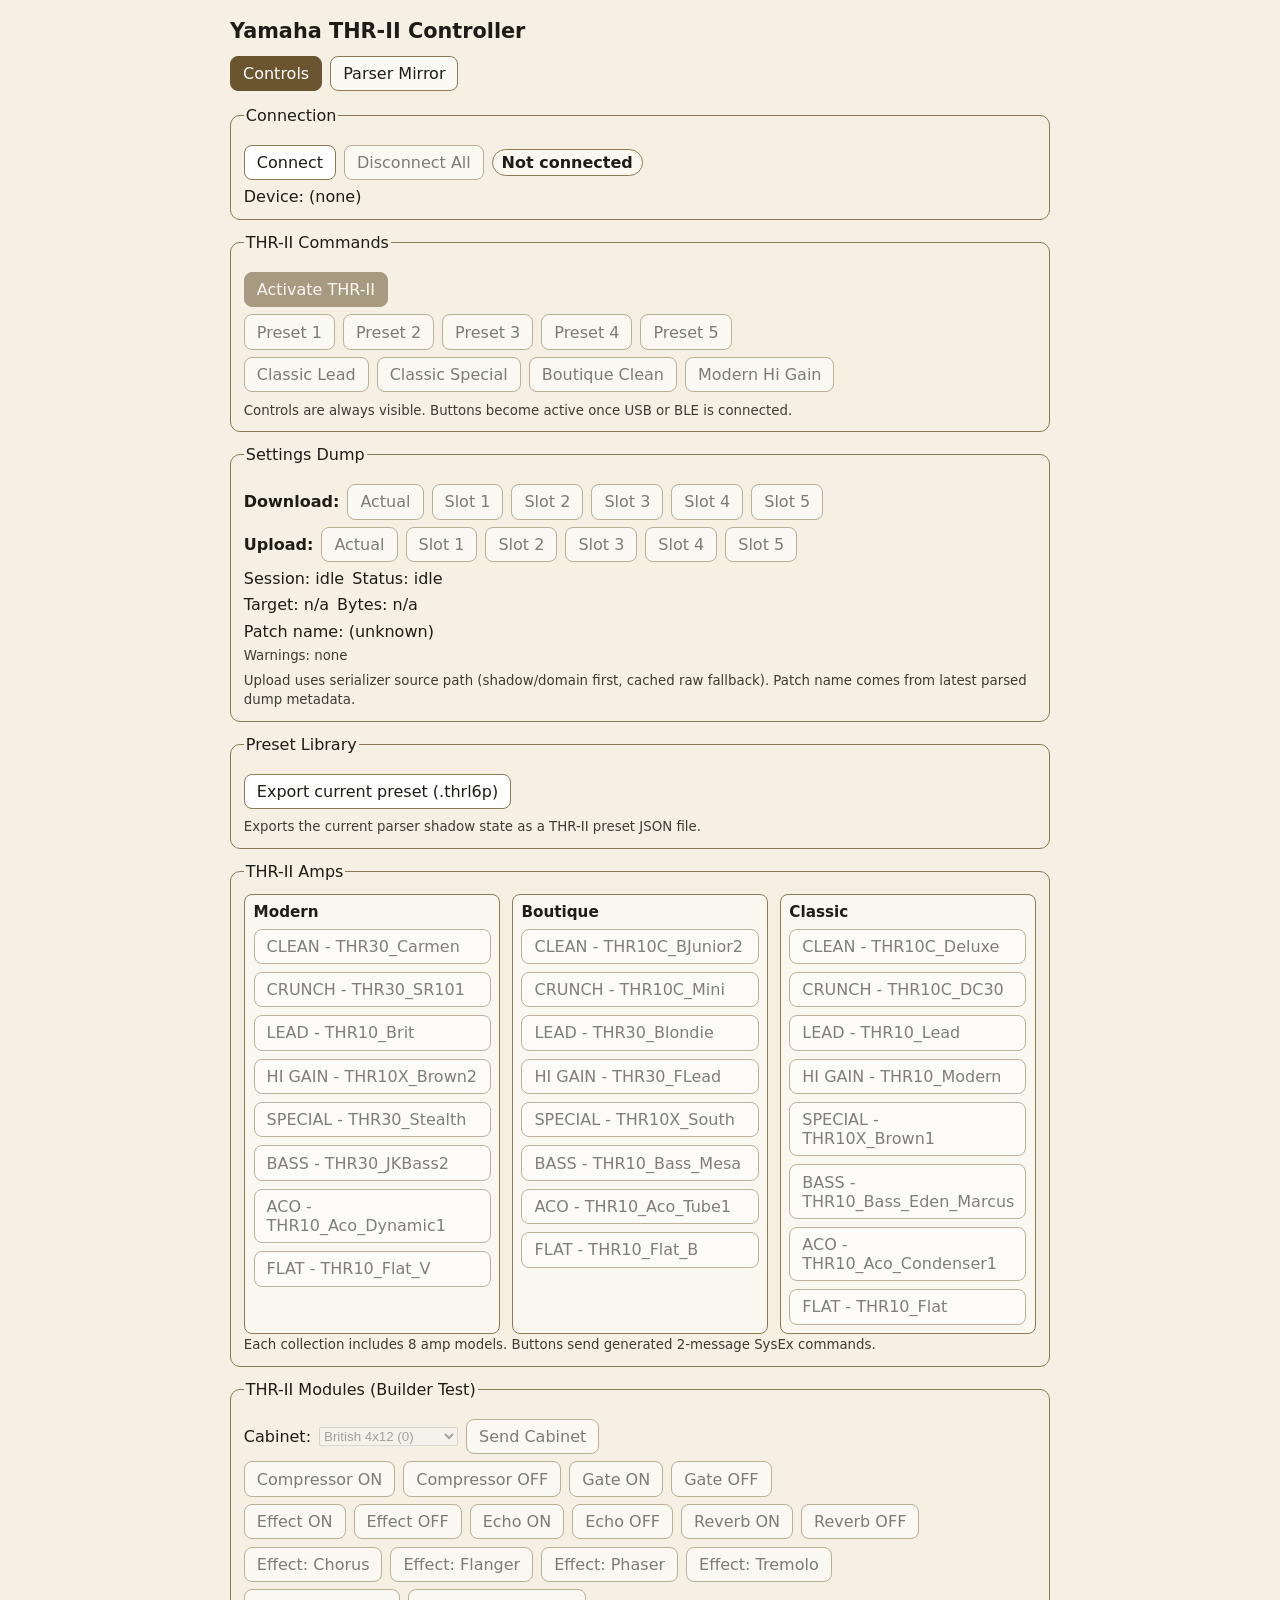
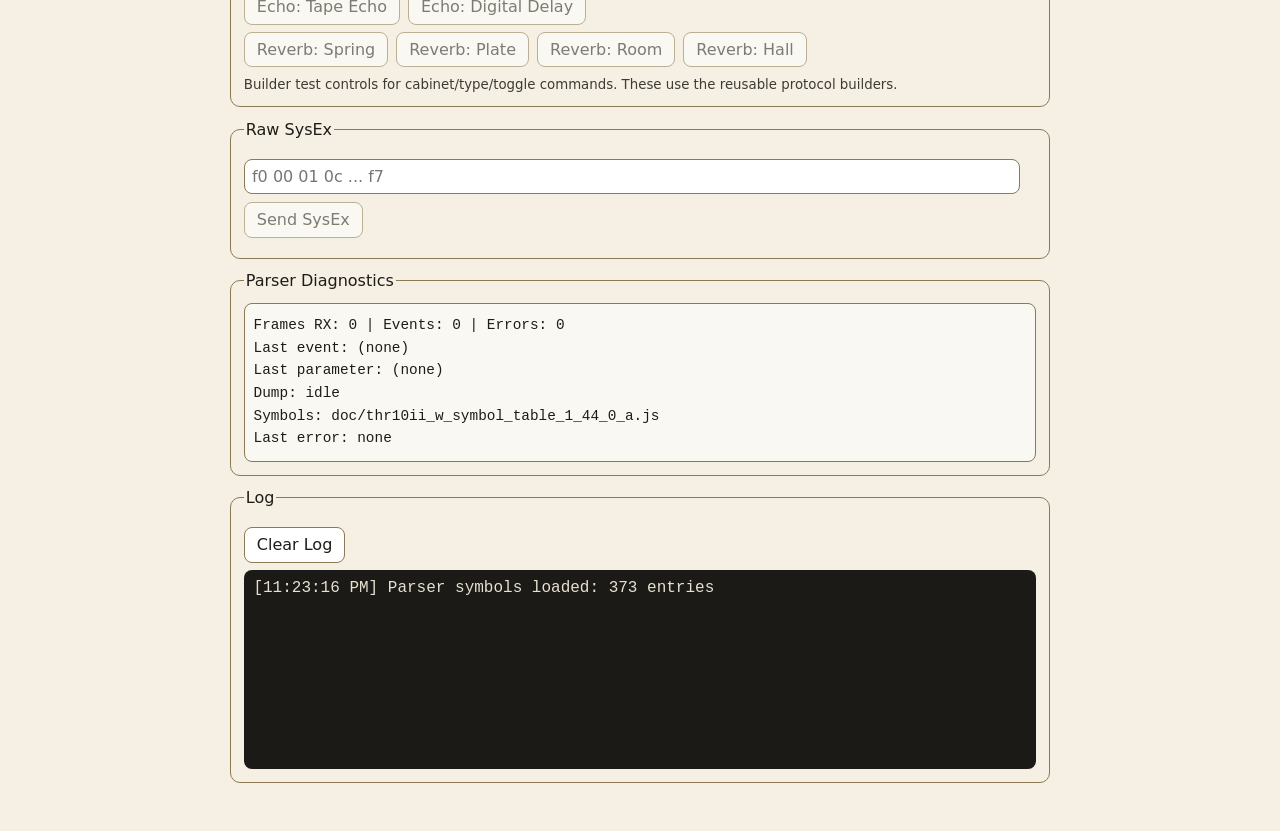
==== commit f81eaece: "Added export preset to .thrl6p file. Fixed a bug in the download functionality - Dump parser was wro" ====
--- a/thrii_ctrl.html
+++ b/thrii_ctrl.html
@@ -387,6 +387,14 @@
         <small id="dumpUiWarning">Warnings: none</small>
       </div>
       <small>Upload uses serializer source path (shadow/domain first, cached raw fallback). Patch name comes from latest parsed dump metadata.</small>
+    </fieldset>
+
+    <fieldset>
+      <legend>Preset Library</legend>
+      <div class="row">
+        <button id="btnExportPreset">Export current preset (.thrl6p)</button>
+      </div>
+      <small>Exports the current parser shadow state as a THR-II preset JSON file.</small>
     </fieldset>
 
     <fieldset>
@@ -661,6 +669,14 @@
       defaultUploadTailWords: [0x00000000, 0x00000001, 0x00000000, 0x00000000]
     };
 
+    const thrL6PresetFormat = {
+      schema: 'L6Preset',
+      version: 5,
+      defaultMeta: { original: 0, pbn: 0, premium: 0 },
+      defaultDevice: 2359298,
+      defaultDeviceVersion: 20971617
+    };
+
     let bleDevice = null;
     let bleServer = null;
     let bleMidiChar = null;
@@ -895,6 +911,25 @@
       const key = Number(symbolKey) >>> 0;
       const name = getResolvedSymbolName(key);
       return { id: key, name: name || null };
+    }
+
+    function resolveSymbolKeyByName(names) {
+      const candidates = Array.isArray(names) ? names : [names];
+      for (let i = 0; i < candidates.length; i += 1) {
+        const name = String(candidates[i] || '').trim();
+        if (!name) continue;
+        const byName = thrIncomingParser && thrIncomingParser.symbols ? thrIncomingParser.symbols.byName : null;
+        if (byName && Object.prototype.hasOwnProperty.call(byName, name)) {
+          const key = Number(byName[name]);
+          if (Number.isFinite(key)) return key >>> 0;
+        }
+      }
+
+      if (candidates.some(name => String(name || '').trim() === 'GuitarAmp')) {
+        return 98;
+      }
+
+      return null;
     }
 
     async function ensureParserSymbolsLoaded() {
@@ -1857,7 +1892,9 @@
               if (isBlockHeader) {
                 if (knownUnits.has(keyU16)) {
                   currentUnitKey = keyU16 >>> 0;
-                  if (unitTypeKey > 0x7f && unitTypeKey < 0x00020000) {
+                  // Valid amp/effect type symbols include low IDs (e.g. THR10C_Deluxe = 74).
+                  // Do not discard <0x80 values here; keep non-zero plausible symbol IDs.
+                  if (unitTypeKey > 0 && unitTypeKey < 0x00020000) {
                     entries.push({
                       kind: 'unit_type',
                       byteOffset: p,
@@ -1955,6 +1992,55 @@
       };
     }
 
+    function findFirstDumpParamValueByKey(rawDumpBytes, targetParamKey) {
+      const raw = rawDumpBytes instanceof Uint8Array ? rawDumpBytes : Uint8Array.from([]);
+      if (!raw.length) return null;
+      const wanted = Number(targetParamKey) & 0xffff;
+      if (!Number.isFinite(wanted)) return null;
+
+      for (let p = 0; p + 2 <= raw.length;) {
+        if ((p + 6) <= raw.length) {
+          const keyU16 = ((raw[p] >>> 0) | ((raw[p + 1] >>> 0) << 8)) >>> 0;
+          const typeCode = readDumpTypeCodeFromBytes(raw, p + 2);
+
+          if ((typeCode === 1 || typeCode === 2 || typeCode === 3) && (p + 10) <= raw.length) {
+            if ((keyU16 & 0xffff) === wanted) {
+              const rawValue = readU32LEFromBytes(raw, p + 6);
+              const decoded = decodeDumpTypedValue(typeCode, rawValue);
+              return {
+                key: keyU16 >>> 0,
+                typeCode,
+                rawValue: rawValue >>> 0,
+                value: decoded
+              };
+            }
+            p += 10;
+            continue;
+          }
+
+          if (typeCode === 4 && (p + 10) <= raw.length) {
+            const byteLen = Number(readU32LEFromBytes(raw, p + 6)) >>> 0;
+            const payloadStart = p + 10;
+            const remaining = raw.length - payloadStart;
+            if (byteLen <= remaining && byteLen <= 512) {
+              p += 10 + byteLen;
+              continue;
+            }
+          }
+
+          const pseudoValue = readU32LEFromBytes(raw, p + 2);
+          if (isLikelyDumpPseudoToken(keyU16, pseudoValue)) {
+            p += 6;
+            continue;
+          }
+        }
+
+        p += 1;
+      }
+
+      return null;
+    }
+
     function projectDumpDomainToShadowState(domain, source) {
       if (!domain || !Array.isArray(domain.entries)) return;
 
@@ -1995,6 +2081,51 @@
           updatedAtMs: nowMs
         };
       });
+
+      const ampUnitKey = Number(thrKeys.unit.amp) >>> 0;
+      const ampUnit = ensureShadowUnit(ampUnitKey, resolveSymbol(ampUnitKey).name);
+      const resolvedAmpSubtype = resolveSubtypeKey('amp', ampUnit.typeName, ampUnit.typeKey);
+      if (!resolvedAmpSubtype) {
+        let ampModelKey = null;
+
+        const fromShadow = resolveParamFromUnitThenGlobal(ampUnit, ['GuitarAmp']);
+        ampModelKey = resolveNumericParamValue(fromShadow, null);
+
+        if (ampModelKey == null && domain.sourcePatchRaw instanceof Uint8Array) {
+          const guitarAmpKey = resolveSymbolKeyByName(['GuitarAmp']);
+          if (guitarAmpKey != null) {
+            const hit = findFirstDumpParamValueByKey(domain.sourcePatchRaw, guitarAmpKey);
+            if (hit && hit.value) {
+              const decodedNum = Number(hit.value.decoded);
+              if (Number.isFinite(decodedNum)) {
+                ampModelKey = decodedNum;
+              }
+            }
+          }
+        }
+
+        if (ampModelKey != null) {
+          const normalizedAmpModelKey = Math.round(Number(ampModelKey)) >>> 0;
+          const normalizedAmpSubtype = resolveSubtypeKey('amp', '', normalizedAmpModelKey);
+          const ampTypeResolved = resolveSymbol(normalizedAmpModelKey);
+          if (normalizedAmpSubtype) {
+            ampUnit.typeKey = normalizedAmpModelKey;
+            ampUnit.typeName = normalizedAmpSubtype;
+          } else if (ampTypeResolved && ampTypeResolved.name) {
+            ampUnit.typeKey = normalizedAmpModelKey;
+            ampUnit.typeName = ampTypeResolved.name;
+          }
+        }
+      }
+
+      if (!resolveSubtypeKey('amp', ampUnit.typeName, ampUnit.typeKey)) {
+        const ampTypeName = String(ampUnit.typeName || 'n/a');
+        const ampTypeKey = ampUnit.typeKey == null ? 'n/a' : String(Number(ampUnit.typeKey) >>> 0);
+        const gAmp = resolveParamFromUnitThenGlobal(ampUnit, ['GuitarAmp']);
+        const gAmpRaw = gAmp ? String(Number(gAmp.rawU32) >>> 0) : 'n/a';
+        const gAmpVal = gAmp ? String(gAmp.value) : 'n/a';
+        log('Dump amp subtype unresolved: typeName=' + ampTypeName + ' typeKey=' + ampTypeKey + ' GuitarAmp(raw=' + gAmpRaw + ',val=' + gAmpVal + ')');
+      }
     }
 
     function ensureShadowUnit(uKey, unitName) {
@@ -2304,7 +2435,14 @@
           unit.parameters = retained;
         }
 
-        const cardId = getCardIdForUnitName(unit.name);
+        let cardId = null;
+        if (unitId === (thrKeys.unit.amp >>> 0)) cardId = 'amp';
+        else if (unitId === (thrKeys.unit.fx2 >>> 0)) cardId = 'effect';
+        else if (unitId === (thrKeys.unit.fx3 >>> 0)) cardId = 'echo';
+        else if (unitId === (thrKeys.unit.fx4 >>> 0)) cardId = 'reverb';
+        if (!cardId) {
+          cardId = getCardIdForUnitName(unit.name);
+        }
         if (cardId && Object.prototype.hasOwnProperty.call(mirrorUiState.previewSubtypeByCard, cardId)) {
           delete mirrorUiState.previewSubtypeByCard[cardId];
         }
@@ -2775,6 +2913,16 @@
       }
 
       if (typeFamily === 'amp') {
+        if (Number.isFinite(numericTypeKey)) {
+          const asKey = numericTypeKey >>> 0;
+          const byHex = Object.values(ampCollections)
+            .flatMap(collection => collection.amps || [])
+            .find(amp => (Number(amp.hex) >>> 0) === asKey);
+          if (byHex && byHex.symbol) {
+            return String(byHex.symbol);
+          }
+        }
+
         const symbol = raw.trim();
         if (!symbol) return null;
         const options = getMirrorSubtypeOptions('amp');
@@ -2841,6 +2989,10 @@
       if (unitName === 'FX3') return 'echo';
       if (unitName === 'FX4') return 'reverb';
       if (unitName === 'Amp') return 'amp';
+      if (unitName === 'THRGroupFX2') return 'effect';
+      if (unitName === 'THRGroupFX3') return 'echo';
+      if (unitName === 'THRGroupFX4') return 'reverb';
+      if (unitName === 'THRGroupAmp') return 'amp';
       return null;
     }
 
@@ -3002,6 +3154,23 @@
         if (unit && unit.typeKey != null) {
           card.typeKey = Number(unit.typeKey) >>> 0;
         }
+        if (item.id === 'amp') {
+          let resolvedAmp = resolveSubtypeKey('amp', card.typeName, card.typeKey);
+          if (!resolvedAmp && unit) {
+            const ampModelParam = resolveParamFromUnitThenGlobal(unit, ['GuitarAmp']);
+            const ampModelValue = resolveNumericParamValue(ampModelParam, null);
+            if (ampModelValue != null) {
+              const ampResolved = resolveSymbol(Math.round(ampModelValue) >>> 0);
+              const ampSymbol = ampResolved && ampResolved.name ? String(ampResolved.name).trim() : '';
+              if (ampSymbol && getMirrorSubtypeOptions('amp').some(opt => opt.value === ampSymbol)) {
+                resolvedAmp = ampSymbol;
+              }
+            }
+          }
+          if (resolvedAmp) {
+            card.typeName = resolvedAmp;
+          }
+        }
       });
 
       mirrorModuleSchemas.forEach(schema => {
@@ -3150,14 +3319,23 @@
       container.innerHTML = cards.map(card => {
         const updatedText = card.latestMs ? new Date(card.latestMs).toLocaleTimeString() : 'n/a';
         const canPreviewSelect = card.id === 'amp' || card.id === 'effect' || card.id === 'echo' || card.id === 'reverb';
+        const hasSelectedSubtype = !!(card.effectiveSubtypeKey && card.subtypeOptions.some(opt => opt.value === card.effectiveSubtypeKey));
+        const unresolvedOptionHtml = (card.selectableSubtype && canPreviewSelect && !hasSelectedSubtype)
+          ? '<option selected value="">Unknown subtype</option>'
+          : '';
         const selectorHtml = (card.selectableSubtype && canPreviewSelect)
           ? '<select class="mirrorSubtypeSelect" data-card-id="' + escapeHtml(card.id) + '">' +
+            unresolvedOptionHtml +
             card.subtypeOptions.map(opt => {
               const selected = card.effectiveSubtypeKey === opt.value ? ' selected' : '';
               return '<option' + selected + ' value="' + escapeHtml(opt.value) + '">' + escapeHtml(opt.label) + '</option>';
             }).join('') +
             '</select>'
           : '';
+
+        const displayTypeName = (card.selectableSubtype && hasSelectedSubtype)
+          ? card.effectiveSubtypeKey
+          : (card.typeName || 'n/a');
 
         const rows = card.rows.map(row => {
           const valueText = row.placeholder ? '--' : row.valueText;
@@ -3170,7 +3348,7 @@
         }).join('');
 
         return '<article class="mirrorCard">' +
-          '<div class="mirrorCardHeader"><span>' + escapeHtml(card.title) + '</span><div class="mirrorCardHeaderRight"><span>Type: ' + escapeHtml(card.typeName || 'n/a') + ' | ' + escapeHtml(card.enabledText) + '</span>' + selectorHtml + '</div></div>' +
+          '<div class="mirrorCardHeader"><span>' + escapeHtml(card.title) + '</span><div class="mirrorCardHeaderRight"><span>Type: ' + escapeHtml(displayTypeName) + ' | ' + escapeHtml(card.enabledText) + '</span>' + selectorHtml + '</div></div>' +
           '<div class="mirrorCardMeta">Last updated: ' + escapeHtml(updatedText) + ' | Rows: ' + card.rows.length + '</div>' +
           '<table class="mirrorParamTable"><thead><tr><th>Param Name</th><th>Value</th><th>Type</th></tr></thead><tbody>' + rows + '</tbody></table>' +
           '</article>';
@@ -4555,12 +4733,496 @@
       throw new Error('Invalid dump target from control.');
     }
 
+    // Utility functions for shadow preset parameter handling and preset building.
+    function toFiniteNumber(value, fallback = null) {
+      const n = Number(value);
+      if (!Number.isFinite(n)) return fallback;
+      return n;
+    }
+
+    function toBooleanLike(value, fallback = false) {
+      const normalized = normalizeOnOff(value);
+      if (normalized == null) return !!fallback;
+      return !!normalized;
+    }
+
+    function getUnitForExport(unitName, unitId) {
+      return getLatestShadowUnitById(unitId) || getLatestShadowUnitByName(unitName);
+    }
+
+    function toCanonicalParamName(rawName) {
+      const name = String(rawName || '').trim();
+      if (!name) return '';
+      if (name.endsWith('State') && name.length > 5) {
+        return name.slice(0, -5);
+      }
+      return name;
+    }
+
+    function collectCanonicalUnitParams(unit) {
+      const out = new Map();
+      if (!unit || !unit.parameters) return out;
+
+      Object.values(unit.parameters).forEach(param => {
+        const rawName = String(param && param.name ? param.name : '').trim();
+        const canonical = toCanonicalParamName(rawName);
+        if (!canonical) return;
+
+        const current = out.get(canonical) || null;
+        const currentTs = current && Number.isFinite(Number(current.updatedAtMs)) ? Number(current.updatedAtMs) : -1;
+        const nextTs = Number.isFinite(Number(param.updatedAtMs)) ? Number(param.updatedAtMs) : -1;
+        if (!current || nextTs >= currentTs) {
+          out.set(canonical, param);
+        }
+      });
+
+      return out;
+    }
+
+    function findShadowParamByCandidates(unit, candidateNames = [], options = {}) {
+      const candidates = Array.isArray(candidateNames) ? candidateNames : [];
+      if (!candidates.length) return null;
+      const allowGlobalFallback = options.allowGlobalFallback !== false;
+
+      const canonicalMap = collectCanonicalUnitParams(unit);
+      for (let i = 0; i < candidates.length; i += 1) {
+        const candidate = toCanonicalParamName(candidates[i]);
+        if (!candidate) continue;
+        if (canonicalMap.has(candidate)) {
+          return canonicalMap.get(candidate);
+        }
+      }
+
+      if (!allowGlobalFallback) {
+        return null;
+      }
+
+      for (let i = 0; i < candidates.length; i += 1) {
+        const exact = readShadowParamByName(String(candidates[i] || '').trim());
+        if (exact && exact.param) return exact.param;
+      }
+
+      for (let i = 0; i < candidates.length; i += 1) {
+        const base = toCanonicalParamName(candidates[i]);
+        if (!base) continue;
+        const withState = readShadowParamByName(base + 'State');
+        if (withState && withState.param) return withState.param;
+      }
+
+      return null;
+    }
+
+    function resolveParamFromUnitThenGlobal(unit, candidateNames = []) {
+      const candidates = Array.isArray(candidateNames) ? candidateNames : [];
+      if (!candidates.length) return null;
+
+      const local = findShadowParamByCandidates(unit, candidates, { allowGlobalFallback: false });
+      if (local) return local;
+
+      const tried = new Set();
+      for (let i = 0; i < candidates.length; i += 1) {
+        const raw = String(candidates[i] || '').trim();
+        if (!raw) continue;
+
+        const namesToTry = [raw];
+        const canonical = toCanonicalParamName(raw);
+        if (canonical && canonical !== raw) {
+          namesToTry.push(canonical);
+        }
+        if (canonical) {
+          namesToTry.push(canonical + 'State');
+        }
+
+        for (let j = 0; j < namesToTry.length; j += 1) {
+          const name = namesToTry[j];
+          if (!name || tried.has(name)) continue;
+          tried.add(name);
+          const hit = readShadowParamByName(name);
+          if (hit && hit.param) {
+            return hit.param;
+          }
+        }
+      }
+
+      return null;
+    }
+
+    function resolveNumericParamValue(param, fallback = null) {
+      if (!param) return fallback;
+      const valueNum = Number(param.value);
+      if (Number.isFinite(valueNum)) return valueNum;
+      const rawNum = Number(param.rawU32);
+      if (Number.isFinite(rawNum)) return rawNum;
+      return fallback;
+    }
+
+    function findLatestDumpUnitTypeKey(unitId) {
+      const key = Number(unitId) >>> 0;
+      const patch = thrIncomingParser && thrIncomingParser.state && thrIncomingParser.state.dumpDomain
+        ? thrIncomingParser.state.dumpDomain.lastPatch
+        : null;
+      if (!patch || !Array.isArray(patch.entries)) return null;
+
+      for (let i = patch.entries.length - 1; i >= 0; i -= 1) {
+        const entry = patch.entries[i];
+        if (!entry || entry.kind !== 'unit_type') continue;
+        if ((Number(entry.unitKey) >>> 0) !== key) continue;
+        const unitTypeKey = Number(entry.unitTypeKey);
+        if (Number.isFinite(unitTypeKey)) {
+          return unitTypeKey >>> 0;
+        }
+      }
+
+      return null;
+    }
+
+    function isInvalidExportAssetName(asset, unitName = '') {
+      const v = String(asset || '').trim();
+      if (!v) return true;
+      if (v === String(unitName || '').trim()) return true;
+      if (/^Y2.*Flow$/i.test(v)) return true;
+      if (/^(GuitarAmp|AmpCategory|Cabinet|Gate)$/i.test(v)) return true;
+      if (/^(7BandSpkEq|Dynamic_EQ)$/i.test(v)) return true;
+      if (/^AUDIOBLOCK_/i.test(v)) return true;
+      if (/^SPKSIM_/i.test(v)) return true;
+      if (/^(Amp|Cabinet|FX1|FX2|FX3|FX4|Global|GuitarProc)$/i.test(v)) return true;
+      return false;
+    }
+
+    function isValidAssetForFamily(asset, typeFamily) {
+      const name = String(asset || '').trim();
+      if (!name) return false;
+
+      if (typeFamily === 'amp') {
+        if (getMirrorSubtypeOptions('amp').some(opt => opt.value === name)) return true;
+        if (/^THR/i.test(name)) return true;
+        if (/Amp$/i.test(name)) return true;
+        if (/Flat/i.test(name)) return true;
+        return false;
+      }
+
+      if (typeFamily === 'effect' || typeFamily === 'echo' || typeFamily === 'reverb') {
+        if (resolveSubtypeKey(typeFamily, name, null) != null) return true;
+        if (/^[A-Za-z0-9_]+$/.test(name) && !/(State|Enable|Mix(Type)?|Flow|Category)$/i.test(name)) {
+          return true;
+        }
+        return false;
+      }
+
+      return true;
+    }
+
+    function getUnitAssetName(unit, options = {}) {
+      if (!unit) {
+        throw new Error('Cannot resolve asset: unit is missing for ' + (options.groupName || 'group'));
+      }
+
+      const typeFamily = options.typeFamily || null;
+      const valueCandidates = Array.isArray(options.valueCandidates) ? options.valueCandidates : [];
+      const preferValueCandidates = !!options.preferValueCandidates;
+      const unitId = Number(options.unitId);
+
+      const pickCandidate = (candidate) => {
+        const name = String(candidate || '').trim();
+        if (isInvalidExportAssetName(name, unit.name)) return null;
+        if (typeFamily && !isValidAssetForFamily(name, typeFamily)) return null;
+        return name;
+      };
+
+      const pickFromValueCandidates = () => {
+        for (let i = 0; i < valueCandidates.length; i += 1) {
+          const valueParam = resolveParamFromUnitThenGlobal(unit, [valueCandidates[i]]);
+          const valueNumeric = resolveNumericParamValue(valueParam, null);
+          if (valueNumeric == null) continue;
+          const resolved = resolveSymbol(Math.round(valueNumeric) >>> 0);
+          const fromValueKey = resolved && resolved.name ? String(resolved.name).trim() : '';
+          const pickedValueKey = pickCandidate(fromValueKey);
+          if (pickedValueKey) {
+            return pickedValueKey;
+          }
+        }
+        return null;
+      };
+
+      if (preferValueCandidates) {
+        const fromValueFirst = pickFromValueCandidates();
+        if (fromValueFirst) return fromValueFirst;
+      }
+
+      const fromTypeName = String(unit.typeName || '').trim();
+      const pickedTypeName = pickCandidate(fromTypeName);
+      if (pickedTypeName) {
+        return pickedTypeName;
+      }
+
+      const typeKey = Number(unit.typeKey);
+      if (Number.isFinite(typeKey)) {
+        const resolved = resolveSymbol(typeKey >>> 0);
+        const fromTypeKey = resolved && resolved.name ? String(resolved.name).trim() : '';
+        const pickedTypeKey = pickCandidate(fromTypeKey);
+        if (pickedTypeKey) {
+          return pickedTypeKey;
+        }
+      }
+
+      if (Number.isFinite(unitId)) {
+        const dumpTypeKey = findLatestDumpUnitTypeKey(unitId >>> 0);
+        if (dumpTypeKey != null) {
+          const resolved = resolveSymbol(dumpTypeKey >>> 0);
+          const fromDumpType = resolved && resolved.name ? String(resolved.name).trim() : '';
+          const pickedDumpType = pickCandidate(fromDumpType);
+          if (pickedDumpType) {
+            return pickedDumpType;
+          }
+        }
+      }
+
+      const fromValue = pickFromValueCandidates();
+      if (fromValue) return fromValue;
+
+      const group = options.groupName || 'group';
+      throw new Error('Cannot resolve asset name for ' + group + '. Download/sync a full dump first.');
+    }
+
+    function buildGroupNumericParams(unit, options = {}) {
+      const out = {};
+      const canonicalMap = collectCanonicalUnitParams(unit);
+      const skip = new Set((options.skipCanonicalNames || []).map(name => toCanonicalParamName(name)).filter(Boolean));
+      const allow = options.allowCanonicalNames
+        ? new Set(options.allowCanonicalNames.map(name => toCanonicalParamName(name)).filter(Boolean))
+        : null;
+
+      canonicalMap.forEach((param, canonicalName) => {
+        if (allow && !allow.has(canonicalName)) return;
+        if (skip.has(canonicalName)) return;
+        const n = toFiniteNumber(param && param.value, null);
+        if (n == null) return;
+        out[canonicalName] = n;
+      });
+
+      return out;
+    }
+
+    function sanitizePresetFileName(name) {
+      const base = String(name || 'My Preset').trim() || 'My Preset';
+      const cleaned = base.replace(/[<>:"/\\|?*\u0000-\u001f]/g, '_').replace(/\s+/g, ' ').trim();
+      return (cleaned || 'My Preset') + '.thrl6p';
+    }
+
+    function getDefaultExportPresetName() {
+      const patchDomain = thrIncomingParser.state.dumpDomain && thrIncomingParser.state.dumpDomain.lastPatch
+        ? thrIncomingParser.state.dumpDomain.lastPatch
+        : null;
+      const fromDump = patchDomain && typeof patchDomain.patchName === 'string'
+        ? patchDomain.patchName.trim()
+        : '';
+      return fromDump || 'My Preset';
+    }
+
+    function hasShadowAmpData() {
+      const amp = getUnitForExport('Amp', thrKeys.unit.amp);
+      if (!amp || !amp.parameters) return false;
+      return Object.keys(amp.parameters).length > 0;
+    }
+
+    function resolveCabinetIndex(ampUnit, guitarProcUnit) {
+      const spkParam = resolveParamFromUnitThenGlobal(guitarProcUnit, ['SpkSimType', 'SpkSimTypeState']) ||
+        resolveParamFromUnitThenGlobal(ampUnit, ['SpkSimType', 'SpkSimTypeState']) ||
+        resolveParamFromUnitThenGlobal(null, ['SpkSimType', 'SpkSimTypeState']);
+      const raw = resolveNumericParamValue(spkParam, 0);
+      const rounded = Math.round(raw);
+      const map = (thrKeys && thrKeys.enumValue && thrKeys.enumValue.cabinetSymbolToIndex)
+        ? thrKeys.enumValue.cabinetSymbolToIndex
+        : {};
+      if (Object.prototype.hasOwnProperty.call(map, String(rounded))) {
+        const mapped = Number(map[String(rounded)]);
+        if (Number.isFinite(mapped)) {
+          return Math.max(0, Math.min(16, Math.round(mapped)));
+        }
+      }
+      return Math.max(0, Math.min(16, rounded));
+    }
+
+    function resolveTempoValue(globalUnit) {
+      const tempoParam = resolveParamFromUnitThenGlobal(globalUnit, ['THRPresetParamTempo']);
+      const tempoRaw = resolveNumericParamValue(tempoParam, null);
+      if (!Number.isFinite(tempoRaw)) return 110;
+      if (tempoRaw < 30 || tempoRaw > 300) return 110;
+      return Math.round(tempoRaw);
+    }
+
+    function resolveEnabledValue(unit, groupPrefix, fallbackUnit = null) {
+      const candidates = [
+        groupPrefix + 'EnableState',
+        groupPrefix + 'Enable'
+      ];
+      const hit = resolveParamFromUnitThenGlobal(null, candidates) ||
+        resolveParamFromUnitThenGlobal(unit, candidates) ||
+        (fallbackUnit ? resolveParamFromUnitThenGlobal(fallbackUnit, candidates) : null);
+      return toBooleanLike(hit ? hit.value : null, false);
+    }
+
+    function resolveWetDryValue(unit, groupPrefix, fallbackUnit = null) {
+      const byGroup = {
+        FX2: ['FX2Mix', 'FX2MixState', 'WetDry', 'ModWetDry', 'MixState', 'Mix', 'mix'],
+        FX3: ['FX3Mix', 'FX3MixState', 'WetDry', 'ModWetDry', 'MixState', 'Mix', 'mix'],
+        FX4: ['FX4WetSend', 'FX4WetSendState', 'FX4Mix', 'FX4MixState', 'WetDry', 'MixState', 'Mix', 'mix']
+      };
+      const candidates = byGroup[groupPrefix] || ['WetDry', 'MixState', 'Mix', 'mix'];
+      const hit = resolveParamFromUnitThenGlobal(null, candidates) ||
+        resolveParamFromUnitThenGlobal(unit, candidates) ||
+        (fallbackUnit ? resolveParamFromUnitThenGlobal(fallbackUnit, candidates) : null);
+      return clamp01(resolveNumericParamValue(hit, 0));
+    }
+
+    function buildThrL6PresetFromShadow(presetName) {
+      const ampUnit = getUnitForExport('Amp', thrKeys.unit.amp);
+      if (!ampUnit || !ampUnit.parameters || !Object.keys(ampUnit.parameters).length) {
+        throw new Error('No shadow preset data available. Download a settings dump first.');
+      }
+
+      const fx1Unit = getUnitForExport('FX1', thrKeys.unit.fx1);
+      const fx2Unit = getUnitForExport('FX2', thrKeys.unit.fx2);
+      const fx3Unit = getUnitForExport('FX3', thrKeys.unit.fx3);
+      const fx4Unit = getUnitForExport('FX4', thrKeys.unit.fx4);
+      const gateUnit = getUnitForExport('GuitarProc', thrKeys.unit.guitarProc);
+      const globalUnit = getUnitForExport('Global', thrKeys.unit.global);
+
+      const cabValue = resolveCabinetIndex(ampUnit, gateUnit);
+      const tempoValue = resolveTempoValue(globalUnit);
+      const ampSubtypeKey = resolveSubtypeKey('amp', ampUnit.typeName, ampUnit.typeKey);
+      const ampAsset = ampSubtypeKey || getUnitAssetName(ampUnit, {
+        groupName: 'THRGroupAmp',
+        typeFamily: 'amp',
+        valueCandidates: ['GuitarAmp'],
+        preferValueCandidates: true,
+        unitId: thrKeys.unit.amp
+      });
+
+      const tone = {
+        THRGroupAmp: Object.assign(
+          { '@asset': ampAsset },
+          buildGroupNumericParams(ampUnit, {
+            skipCanonicalNames: ['SpkSimType', 'AmpEnable']
+          })
+        ),
+        THRGroupCab: {
+          '@asset': 'speakerSimulator',
+          SpkSimType: Math.max(0, Math.round(cabValue))
+        },
+        THRGroupFX1Compressor: Object.assign(
+          {
+            '@asset': getUnitAssetName(fx1Unit, { groupName: 'THRGroupFX1Compressor' }),
+            '@enabled': resolveEnabledValue(fx1Unit, 'FX1', gateUnit)
+          },
+          buildGroupNumericParams(fx1Unit, {
+            skipCanonicalNames: ['FX1Enable', 'Enable', 'WetDry', 'Mix', 'FX1Mix', 'FX1MixType']
+          })
+        ),
+        THRGroupFX2Effect: Object.assign(
+          {
+            '@asset': getUnitAssetName(fx2Unit, { groupName: 'THRGroupFX2Effect', typeFamily: 'effect' }),
+            '@enabled': resolveEnabledValue(fx2Unit, 'FX2', gateUnit),
+            '@wetDry': resolveWetDryValue(fx2Unit, 'FX2', gateUnit)
+          },
+          buildGroupNumericParams(fx2Unit, {
+            skipCanonicalNames: ['FX2Enable', 'Enable', 'WetDry', 'Mix', 'FX2Mix', 'FX2MixType']
+          })
+        ),
+        THRGroupFX3EffectEcho: Object.assign(
+          {
+            '@asset': getUnitAssetName(fx3Unit, { groupName: 'THRGroupFX3EffectEcho', typeFamily: 'echo' }),
+            '@enabled': resolveEnabledValue(fx3Unit, 'FX3', gateUnit),
+            '@wetDry': resolveWetDryValue(fx3Unit, 'FX3', gateUnit)
+          },
+          buildGroupNumericParams(fx3Unit, {
+            skipCanonicalNames: ['FX3Enable', 'Enable', 'WetDry', 'Mix', 'FX3Mix', 'FX3MixType']
+          })
+        ),
+        THRGroupFX4EffectReverb: Object.assign(
+          {
+            '@asset': getUnitAssetName(fx4Unit, { groupName: 'THRGroupFX4EffectReverb', typeFamily: 'reverb' }),
+            '@enabled': resolveEnabledValue(fx4Unit, 'FX4', gateUnit),
+            '@wetDry': resolveWetDryValue(fx4Unit, 'FX4', gateUnit)
+          },
+          buildGroupNumericParams(fx4Unit, {
+            skipCanonicalNames: ['FX4Enable', 'Enable', 'WetDry', 'Mix', 'FX4Mix', 'FX4MixType']
+          })
+        ),
+        THRGroupGate: Object.assign(
+          {
+            '@asset': 'noiseGate',
+            '@enabled': resolveEnabledValue(gateUnit, 'Gate')
+          },
+          buildGroupNumericParams(gateUnit, {
+            allowCanonicalNames: ['Decay', 'Thresh'],
+            skipCanonicalNames: ['GateEnable', 'Enable']
+          })
+        ),
+        global: {
+          THRPresetParamTempo: tempoValue
+        }
+      };
+
+      if (tone.THRGroupGate['@asset'] !== 'noiseGate') {
+        tone.THRGroupGate['@asset'] = 'noiseGate';
+      }
+
+      return {
+        data: {
+          device: thrL6PresetFormat.defaultDevice,
+          device_version: thrL6PresetFormat.defaultDeviceVersion,
+          meta: {
+            name: String(presetName || 'My Preset'),
+            tnid: 0
+          },
+          tone
+        },
+        meta: Object.assign({}, thrL6PresetFormat.defaultMeta),
+        schema: thrL6PresetFormat.schema,
+        version: thrL6PresetFormat.version
+      };
+    }
+
+    function downloadJsonFile(contentObject, fileName) {
+      const pretty = JSON.stringify(contentObject, null, 1);
+      const blob = new Blob([pretty + '\n'], { type: 'application/json' });
+      const url = URL.createObjectURL(blob);
+      const link = document.createElement('a');
+      link.href = url;
+      link.download = sanitizePresetFileName(fileName);
+      document.body.appendChild(link);
+      link.click();
+      link.remove();
+      setTimeout(() => URL.revokeObjectURL(url), 0);
+    }
+
+    async function exportCurrentPresetToThrl6p() {
+      await ensureParserSymbolsLoaded();
+      if (!hasShadowAmpData()) {
+        throw new Error('No shadow preset data available. Download a settings dump first.');
+      }
+
+      const defaultName = getDefaultExportPresetName();
+      const enteredName = window.prompt('Preset name for export:', defaultName);
+      if (enteredName == null) {
+        log('Preset export cancelled by user.');
+        return;
+      }
+
+      const presetName = String(enteredName).trim() || defaultName;
+      const preset = buildThrL6PresetFromShadow(presetName);
+      downloadJsonFile(preset, presetName);
+      log('Preset exported: ' + sanitizePresetFileName(presetName));
+    }
+
     document.getElementById('btnConnect').addEventListener('click', () => safeRun(onConnect));
     document.getElementById('btnDisconnect').addEventListener('click', () => safeRun(disconnectAll));
     document.getElementById('btnClearLog').addEventListener('click', () => {
       document.getElementById('log').textContent = '';
     });
     document.getElementById('btnActivate').addEventListener('click', () => safeRun(activateThrII));
+    document.getElementById('btnExportPreset').addEventListener('click', () => safeRun(exportCurrentPresetToThrl6p));
     document.getElementById('btnSendSysEx').addEventListener('click', () => {
       safeRun(async () => {
         const syx = parseSysExHex(document.getElementById('sysexHex').value);
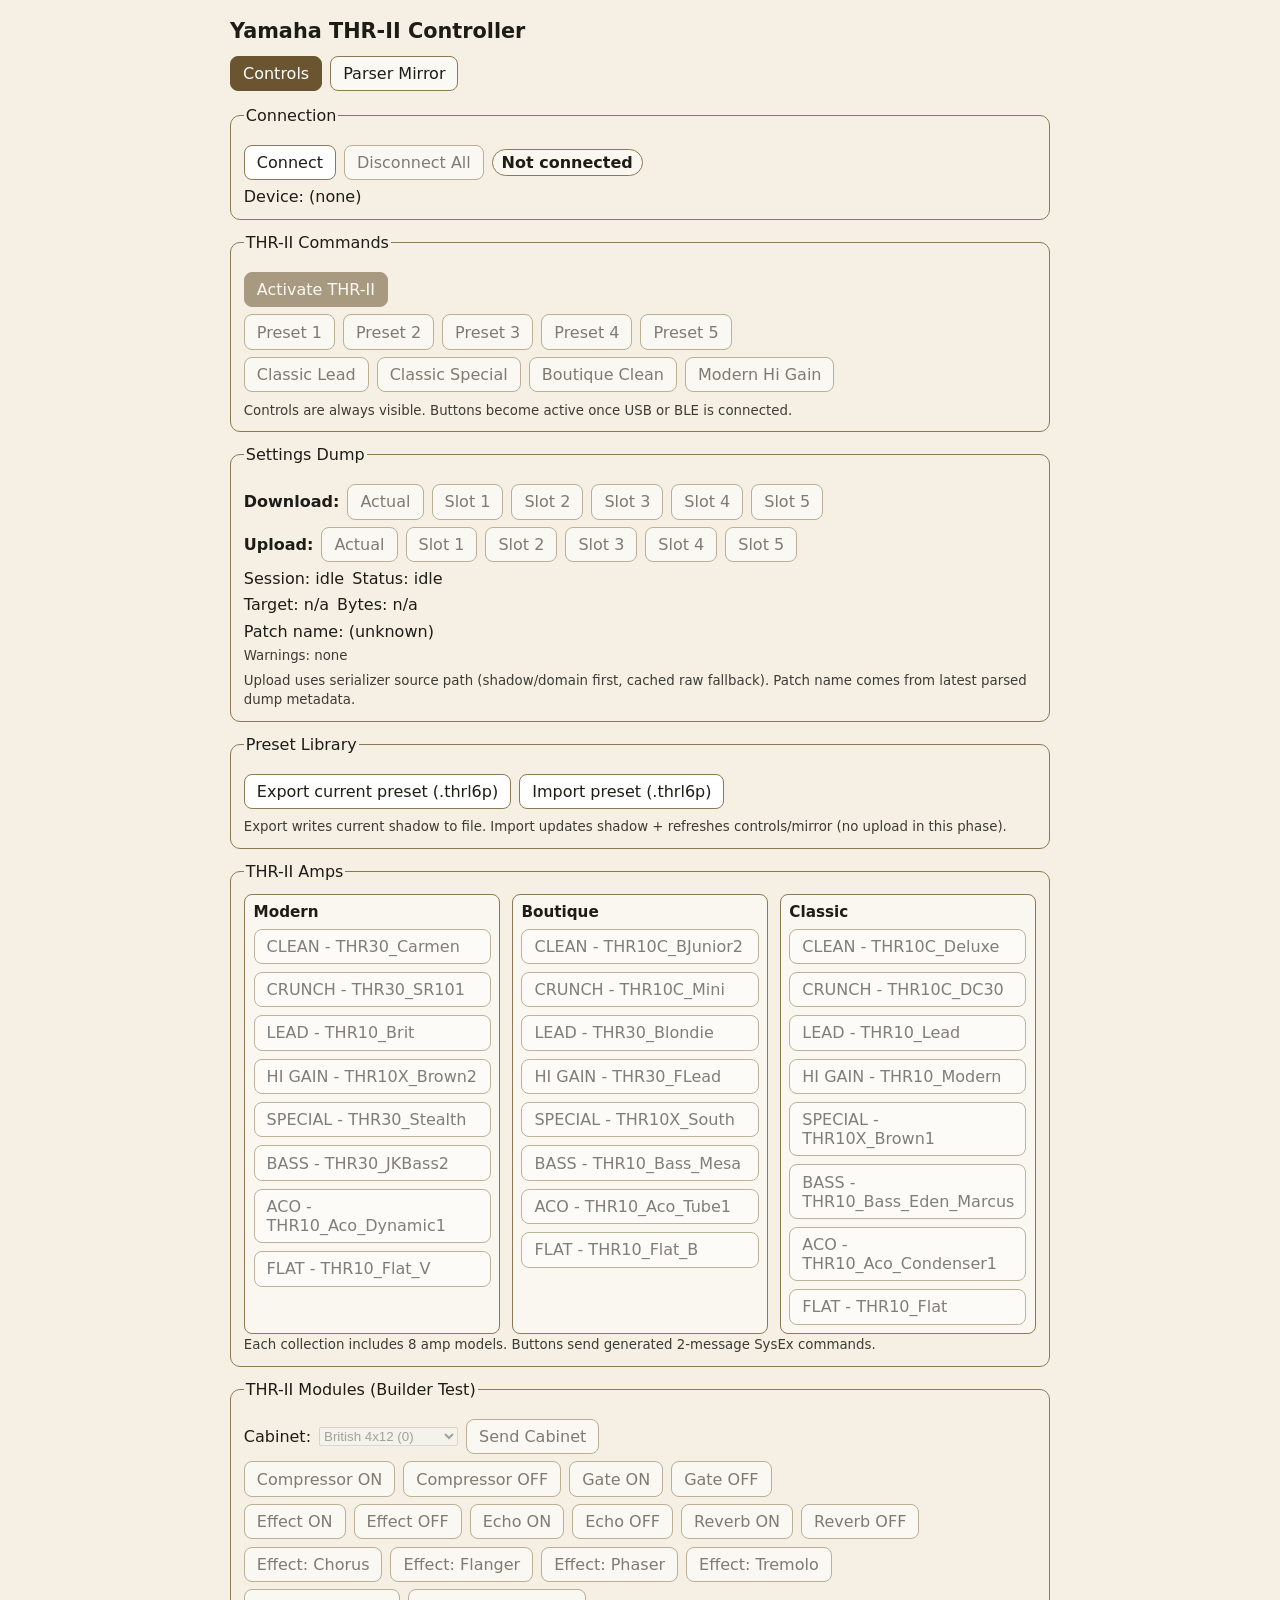
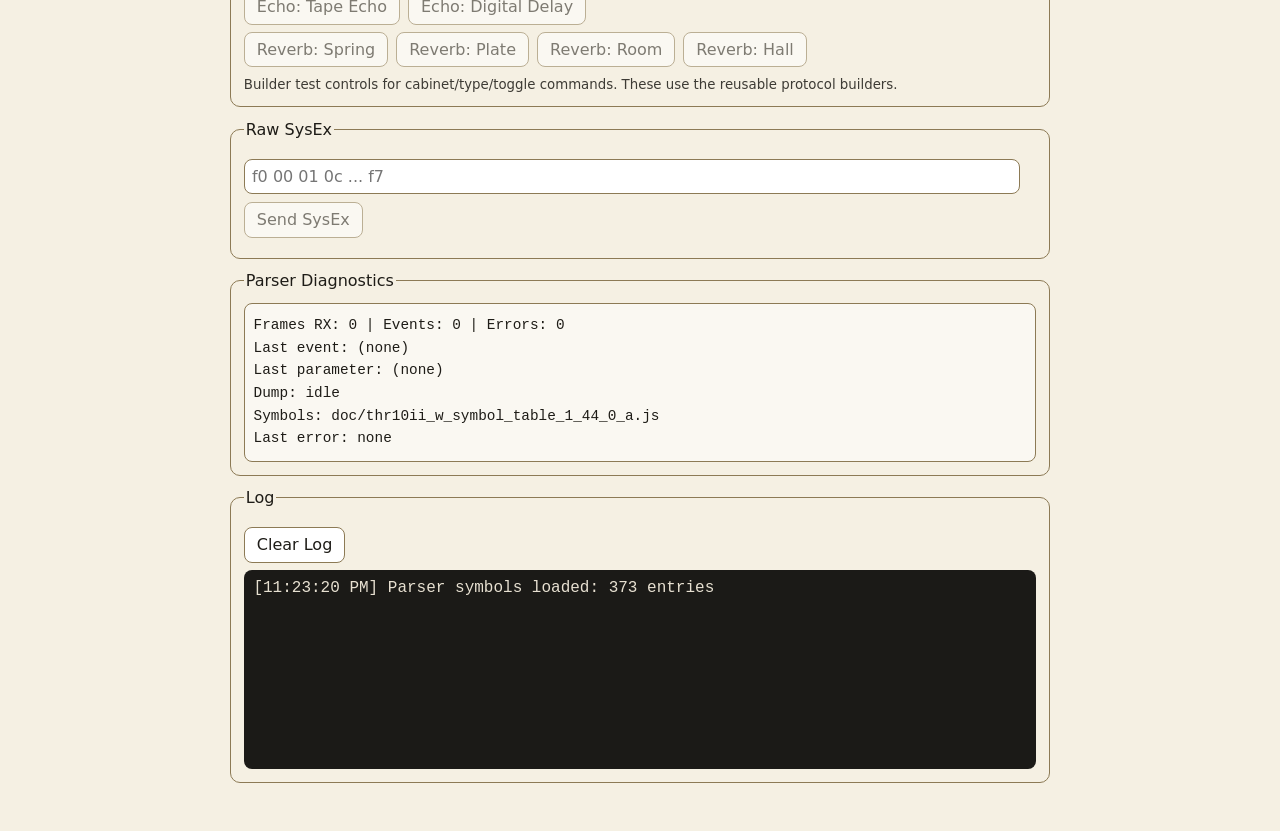
==== commit 780b50de: "Added import functionality, data not sent to the amp yet." ====
--- a/thrii_ctrl.html
+++ b/thrii_ctrl.html
@@ -393,8 +393,10 @@
       <legend>Preset Library</legend>
       <div class="row">
         <button id="btnExportPreset">Export current preset (.thrl6p)</button>
+        <button id="btnImportPreset">Import preset (.thrl6p)</button>
+        <input id="presetImportFile" type="file" accept=".thrl6p,.json,application/json" style="display:none" />
       </div>
-      <small>Exports the current parser shadow state as a THR-II preset JSON file.</small>
+      <small>Export writes current shadow to file. Import updates shadow + refreshes controls/mirror (no upload in this phase).</small>
     </fieldset>
 
     <fieldset>
@@ -913,6 +915,22 @@
       return { id: key, name: name || null };
     }
 
+    function buildByNameFromById(byId) {
+      const out = {};
+      if (!byId || typeof byId !== 'object') return out;
+      Object.keys(byId).forEach(key => {
+        const name = String(byId[key] || '').trim();
+        if (!name) return;
+        if (!Object.prototype.hasOwnProperty.call(out, name)) {
+          const n = Number(key);
+          if (Number.isFinite(n)) {
+            out[name] = n >>> 0;
+          }
+        }
+      });
+      return out;
+    }
+
     function resolveSymbolKeyByName(names) {
       const candidates = Array.isArray(names) ? names : [names];
       for (let i = 0; i < candidates.length; i += 1) {
@@ -945,7 +963,12 @@
           if (window.THR_SYMBOL_TABLE && window.THR_SYMBOL_TABLE.byId) {
             const table = window.THR_SYMBOL_TABLE;
             thrIncomingParser.symbols.byId = table.byId;
-            thrIncomingParser.symbols.byName = table.byName || {};
+            const tableByName = table.byName && typeof table.byName === 'object'
+              ? table.byName
+              : {};
+            thrIncomingParser.symbols.byName = Object.keys(tableByName).length
+              ? tableByName
+              : buildByNameFromById(table.byId);
             thrIncomingParser.symbols.source = 'doc/thr10ii_w_symbol_table_1_44_0_a.js';
             thrIncomingParser.state.symbols.source = thrIncomingParser.symbols.source;
             thrIncomingParser.symbols.ready = true;
@@ -966,7 +989,9 @@
           }
 
           thrIncomingParser.symbols.byId = parsed.byId;
-          thrIncomingParser.symbols.byName = parsed.byName;
+          thrIncomingParser.symbols.byName = parsed.byName && Object.keys(parsed.byName).length
+            ? parsed.byName
+            : buildByNameFromById(parsed.byId);
           thrIncomingParser.symbols.source = 'doc/thr10ii_w_symbol_table_1_44_0_a.json';
           thrIncomingParser.state.symbols.source = thrIncomingParser.symbols.source;
           thrIncomingParser.symbols.ready = true;
@@ -5216,6 +5241,387 @@
       log('Preset exported: ' + sanitizePresetFileName(presetName));
     }
 
+    function expandParamCandidates(names = []) {
+      const out = [];
+      const add = (value) => {
+        const text = String(value || '').trim();
+        if (!text) return;
+        if (!out.includes(text)) out.push(text);
+      };
+
+      (Array.isArray(names) ? names : [names]).forEach(name => {
+        const raw = String(name || '').trim();
+        if (!raw) return;
+        add(raw);
+        const canonical = toCanonicalParamName(raw);
+        if (canonical && canonical !== raw) add(canonical);
+        if (canonical) add(canonical + 'State');
+      });
+
+      return out;
+    }
+
+    function normalizeParamLookupName(name) {
+      const canonical = toCanonicalParamName(name);
+      return String(canonical || '')
+        .toLowerCase()
+        .replace(/[^a-z0-9]/g, '');
+    }
+
+    function findUnitParamByCandidates(unit, names = []) {
+      if (!unit || !unit.parameters) return null;
+      const candidates = expandParamCandidates(names);
+      if (!candidates.length) return null;
+      const canonicalWanted = new Set(candidates.map(name => toCanonicalParamName(name)).filter(Boolean));
+      const normalizedWanted = new Set(candidates.map(name => normalizeParamLookupName(name)).filter(Boolean));
+
+      let best = null;
+      Object.values(unit.parameters).forEach(param => {
+        const paramName = String(param && param.name ? param.name : '').trim();
+        if (!paramName) return;
+        const canonicalName = toCanonicalParamName(paramName);
+        const normalizedName = normalizeParamLookupName(paramName);
+        if (!canonicalWanted.has(canonicalName) && !normalizedWanted.has(normalizedName)) return;
+        if (!best || Number(param.updatedAtMs || 0) >= Number(best.updatedAtMs || 0)) {
+          best = param;
+        }
+      });
+
+      return best;
+    }
+
+    function resolveSymbolKeyForCandidates(names = []) {
+      const byName = thrIncomingParser && thrIncomingParser.symbols ? thrIncomingParser.symbols.byName : null;
+      if (!byName) return null;
+      const candidates = expandParamCandidates(names);
+      for (let i = 0; i < candidates.length; i += 1) {
+        const name = candidates[i];
+        if (!Object.prototype.hasOwnProperty.call(byName, name)) continue;
+        const n = Number(byName[name]);
+        if (Number.isFinite(n)) return n >>> 0;
+      }
+
+      const wantedNormalized = candidates
+        .map(name => normalizeParamLookupName(name))
+        .filter(Boolean);
+      if (!wantedNormalized.length) return null;
+
+      const wantedSet = new Set(wantedNormalized);
+      const keys = Object.keys(byName);
+      for (let i = 0; i < keys.length; i += 1) {
+        const keyName = keys[i];
+        if (!wantedSet.has(normalizeParamLookupName(keyName))) continue;
+        const n = Number(byName[keyName]);
+        if (Number.isFinite(n)) return n >>> 0;
+      }
+
+      return null;
+    }
+
+    function encodeShadowRawU32(typeCode, value, existingRaw = 0) {
+      const code = Number(typeCode) >>> 0;
+
+      if (code === (thrTypeCode.float32 >>> 0)) {
+        const n = Number(value);
+        if (!Number.isFinite(n)) return Number(existingRaw) >>> 0;
+        return new DataView(writeF32LE(n).buffer).getUint32(0, true) >>> 0;
+      }
+
+      if (code === (thrTypeCode.bool >>> 0)) {
+        const b = normalizeOnOff(value);
+        if (b == null) return Number(existingRaw) >>> 0;
+        return b ? 0x3f800000 : 0x00000000;
+      }
+
+      if (code === (thrTypeCode.enum >>> 0)) {
+        const n = Number(value);
+        if (!Number.isFinite(n)) return Number(existingRaw) >>> 0;
+        return (Math.round(n) >>> 0);
+      }
+
+      const n = Number(value);
+      if (Number.isFinite(n)) return (Math.round(n) >>> 0);
+      return Number(existingRaw) >>> 0;
+    }
+
+    function upsertShadowParam(unit, candidateNames, value, preferredTypeCode, warnings, contextLabel, options = {}) {
+      if (!unit) return false;
+      const hit = findUnitParamByCandidates(unit, candidateNames);
+      const nowMs = Date.now();
+
+      if (hit) {
+        const useType = Number.isFinite(Number(hit.typeCode)) && Number(hit.typeCode) > 0
+          ? (Number(hit.typeCode) >>> 0)
+          : (Number(preferredTypeCode) >>> 0);
+        hit.typeCode = useType;
+        hit.value = value;
+        hit.rawU32 = encodeShadowRawU32(useType, value, hit.rawU32);
+        hit.decodedKind = useType === (thrTypeCode.bool >>> 0)
+          ? 'bool'
+          : (useType === (thrTypeCode.enum >>> 0) ? 'enum_u32' : 'float32');
+        hit.updatedAtMs = nowMs;
+        return true;
+      }
+
+      let pKey = resolveSymbolKeyForCandidates(candidateNames);
+      if (pKey == null && options.allowSyntheticKey) {
+        pKey = Number(options.syntheticKey) >>> 0;
+      }
+      if (pKey == null) {
+        warnings.push('Skipped unknown parameter ' + contextLabel + ' (' + String(candidateNames[0] || 'n/a') + ')');
+        return false;
+      }
+
+      const useType = Number(preferredTypeCode) >>> 0;
+      const resolvedName = resolveSymbol(pKey).name || String(candidateNames[0] || ('p#' + pKey));
+      unit.parameters[String(pKey)] = {
+        id: pKey,
+        name: resolvedName,
+        typeCode: useType,
+        decodedKind: useType === (thrTypeCode.bool >>> 0)
+          ? 'bool'
+          : (useType === (thrTypeCode.enum >>> 0) ? 'enum_u32' : 'float32'),
+        rawU32: encodeShadowRawU32(useType, value, 0),
+        value,
+        updatedAtMs: nowMs
+      };
+      return true;
+    }
+
+    function getImportSubtypeKeyFromAsset(typeFamily, assetName) {
+      const raw = String(assetName || '').trim();
+      if (!raw) return null;
+
+      const directKey = resolveSymbolKeyForCandidates([raw]);
+      if (directKey != null) {
+        return { key: directKey, name: raw };
+      }
+
+      if (typeFamily === 'amp') {
+        const ampHit = Object.values(ampCollections)
+          .flatMap(collection => collection.amps || [])
+          .find(amp => amp.symbol === raw);
+        if (ampHit) {
+          return { key: Number(ampHit.hex) >>> 0, name: raw };
+        }
+        return null;
+      }
+
+      if (typeFamily === 'effect' || typeFamily === 'echo' || typeFamily === 'reverb') {
+        const subtype = resolveSubtypeKey(typeFamily, raw, null);
+        if (!subtype) return null;
+        const map = typeFamily === 'effect'
+          ? thrKeys.enumValue.effect
+          : (typeFamily === 'echo' ? thrKeys.enumValue.echo : thrKeys.enumValue.reverb);
+        if (Object.prototype.hasOwnProperty.call(map, subtype)) {
+          return { key: Number(map[subtype]) >>> 0, name: subtype };
+        }
+      }
+
+      return null;
+    }
+
+    function parseImportedThrl6Preset(json) {
+      if (!json || typeof json !== 'object') {
+        throw new Error('Invalid preset JSON content.');
+      }
+
+      if (json.schema !== 'L6Preset') {
+        throw new Error('Invalid preset schema. Expected L6Preset.');
+      }
+
+      if (json.version != null && Number(json.version) !== 5) {
+        log('Import notice: preset version is ' + json.version + ' (expected 5). Continuing.');
+      }
+
+      const tone = json.data && json.data.tone && typeof json.data.tone === 'object'
+        ? json.data.tone
+        : null;
+      if (!tone || typeof tone.THRGroupAmp !== 'object') {
+        throw new Error('Preset is missing required tone.THRGroupAmp section.');
+      }
+
+      const name = json.data && json.data.meta && typeof json.data.meta.name === 'string'
+        ? json.data.meta.name.trim()
+        : '';
+
+      return {
+        presetName: name || 'Imported Preset',
+        tone
+      };
+    }
+
+    function applyImportedToneToShadow(tone) {
+      const warnings = [];
+      let writeCount = 0;
+      const nowMs = Date.now();
+
+      const specs = [
+        {
+          group: 'THRGroupAmp',
+          unitId: thrKeys.unit.amp,
+          unitName: 'Amp',
+          typeFamily: 'amp',
+          enabledCandidates: ['AmpEnableState', 'AmpEnable']
+        },
+        {
+          group: 'THRGroupCab',
+          unitId: thrKeys.unit.guitarProc,
+          unitName: 'GuitarProc',
+          enabledCandidates: []
+        },
+        {
+          group: 'THRGroupFX1Compressor',
+          unitId: thrKeys.unit.fx1,
+          unitName: 'FX1',
+          enabledCandidates: ['FX1EnableState', 'FX1Enable']
+        },
+        {
+          group: 'THRGroupFX2Effect',
+          unitId: thrKeys.unit.fx2,
+          unitName: 'FX2',
+          typeFamily: 'effect',
+          enabledCandidates: ['FX2EnableState', 'FX2Enable'],
+          wetDryCandidates: ['FX2MixState', 'FX2Mix', 'WetDry', 'MixState', 'Mix']
+        },
+        {
+          group: 'THRGroupFX3EffectEcho',
+          unitId: thrKeys.unit.fx3,
+          unitName: 'FX3',
+          typeFamily: 'echo',
+          enabledCandidates: ['FX3EnableState', 'FX3Enable'],
+          wetDryCandidates: ['FX3MixState', 'FX3Mix', 'WetDry', 'MixState', 'Mix']
+        },
+        {
+          group: 'THRGroupFX4EffectReverb',
+          unitId: thrKeys.unit.fx4,
+          unitName: 'FX4',
+          typeFamily: 'reverb',
+          enabledCandidates: ['FX4EnableState', 'FX4Enable'],
+          wetDryCandidates: ['FX4WetSendState', 'FX4WetSend', 'FX4MixState', 'FX4Mix', 'WetDry', 'MixState', 'Mix']
+        },
+        {
+          group: 'THRGroupGate',
+          unitId: thrKeys.unit.guitarProc,
+          unitName: 'GuitarProc',
+          enabledCandidates: ['GateEnableState', 'GateEnable']
+        },
+        {
+          group: 'global',
+          unitId: thrKeys.unit.global,
+          unitName: 'Global',
+          enabledCandidates: []
+        }
+      ];
+
+      specs.forEach(spec => {
+        const block = tone && typeof tone[spec.group] === 'object' ? tone[spec.group] : null;
+        if (!block) return;
+
+        const unit = ensureShadowUnit(spec.unitId, spec.unitName);
+        unit.updatedAtMs = nowMs;
+
+        if (typeof block['@asset'] === 'string' && spec.typeFamily) {
+          const subtype = getImportSubtypeKeyFromAsset(spec.typeFamily, block['@asset']);
+          if (subtype) {
+            unit.typeKey = Number(subtype.key) >>> 0;
+            unit.typeName = String(subtype.name);
+          } else {
+            warnings.push('Unknown asset for ' + spec.group + ': ' + String(block['@asset']));
+          }
+        }
+
+        if (Object.prototype.hasOwnProperty.call(block, '@enabled') && spec.enabledCandidates && spec.enabledCandidates.length) {
+          const enabled = toBooleanLike(block['@enabled'], false);
+          if (upsertShadowParam(unit, spec.enabledCandidates, enabled, thrTypeCode.bool, warnings, spec.group + '.@enabled')) {
+            writeCount += 1;
+          }
+        }
+
+        if (Object.prototype.hasOwnProperty.call(block, '@wetDry') && spec.wetDryCandidates && spec.wetDryCandidates.length) {
+          const wetDry = clamp01(Number(block['@wetDry']));
+          if (upsertShadowParam(unit, spec.wetDryCandidates, wetDry, thrTypeCode.float32, warnings, spec.group + '.@wetDry')) {
+            writeCount += 1;
+          }
+        }
+
+        Object.entries(block).forEach(([name, rawValue]) => {
+          if (name.startsWith('@')) return;
+          if (typeof rawValue !== 'number' || !Number.isFinite(rawValue)) return;
+
+          let value = rawValue;
+          let typeCode = thrTypeCode.float32;
+          if (name === 'SpkSimType') {
+            value = Math.max(0, Math.round(rawValue));
+            typeCode = thrTypeCode.enum;
+          } else if (name === 'THRPresetParamTempo') {
+            value = Math.max(30, Math.min(300, Math.round(rawValue)));
+            typeCode = thrTypeCode.enum;
+          }
+
+          const allowSyntheticTempo = (spec.group === 'global' && name === 'THRPresetParamTempo');
+          if (upsertShadowParam(
+            unit,
+            [name],
+            value,
+            typeCode,
+            warnings,
+            spec.group + '.' + name,
+            allowSyntheticTempo ? { allowSyntheticKey: true, syntheticKey: 0xFFFFF001 } : {}
+          )) {
+            writeCount += 1;
+          }
+        });
+      });
+
+      mirrorUiState.previewSubtypeByCard = {};
+      syncControlsFromShadowState();
+      updateParserDiagnosticsView();
+      renderParserMirrorView();
+
+      return { writeCount, warnings };
+    }
+
+    function readTextFile(file) {
+      return new Promise((resolve, reject) => {
+        const reader = new FileReader();
+        reader.onload = () => resolve(String(reader.result || ''));
+        reader.onerror = () => reject(new Error('Unable to read selected file.'));
+        reader.readAsText(file);
+      });
+    }
+
+    async function importPresetFromFile(file) {
+      await ensureParserSymbolsLoaded();
+      if (!file) {
+        throw new Error('No file selected.');
+      }
+
+      const text = await readTextFile(file);
+      let parsed = null;
+      try {
+        parsed = JSON.parse(text);
+      } catch (_) {
+        throw new Error('Selected file is not valid JSON.');
+      }
+
+      const normalized = parseImportedThrl6Preset(parsed);
+      const result = applyImportedToneToShadow(normalized.tone);
+
+      log('Preset imported to shadow: ' + normalized.presetName + ' (writes=' + result.writeCount + ', warnings=' + result.warnings.length + ')');
+      result.warnings.slice(0, 12).forEach(w => log('Import warning: ' + w));
+      if (result.warnings.length > 12) {
+        log('Import warning: ... and ' + (result.warnings.length - 12) + ' more');
+      }
+    }
+
+    function openImportPresetPicker() {
+      const input = document.getElementById('presetImportFile');
+      if (!(input instanceof HTMLInputElement)) return;
+      input.value = '';
+      input.click();
+    }
+
     document.getElementById('btnConnect').addEventListener('click', () => safeRun(onConnect));
     document.getElementById('btnDisconnect').addEventListener('click', () => safeRun(disconnectAll));
     document.getElementById('btnClearLog').addEventListener('click', () => {
@@ -5223,6 +5629,14 @@
     });
     document.getElementById('btnActivate').addEventListener('click', () => safeRun(activateThrII));
     document.getElementById('btnExportPreset').addEventListener('click', () => safeRun(exportCurrentPresetToThrl6p));
+    document.getElementById('btnImportPreset').addEventListener('click', () => openImportPresetPicker());
+    document.getElementById('presetImportFile').addEventListener('change', () => {
+      const input = document.getElementById('presetImportFile');
+      if (!(input instanceof HTMLInputElement)) return;
+      const file = input.files && input.files[0] ? input.files[0] : null;
+      if (!file) return;
+      safeRun(() => importPresetFromFile(file));
+    });
     document.getElementById('btnSendSysEx').addEventListener('click', () => {
       safeRun(async () => {
         const syx = parseSysExHex(document.getElementById('sysexHex').value);
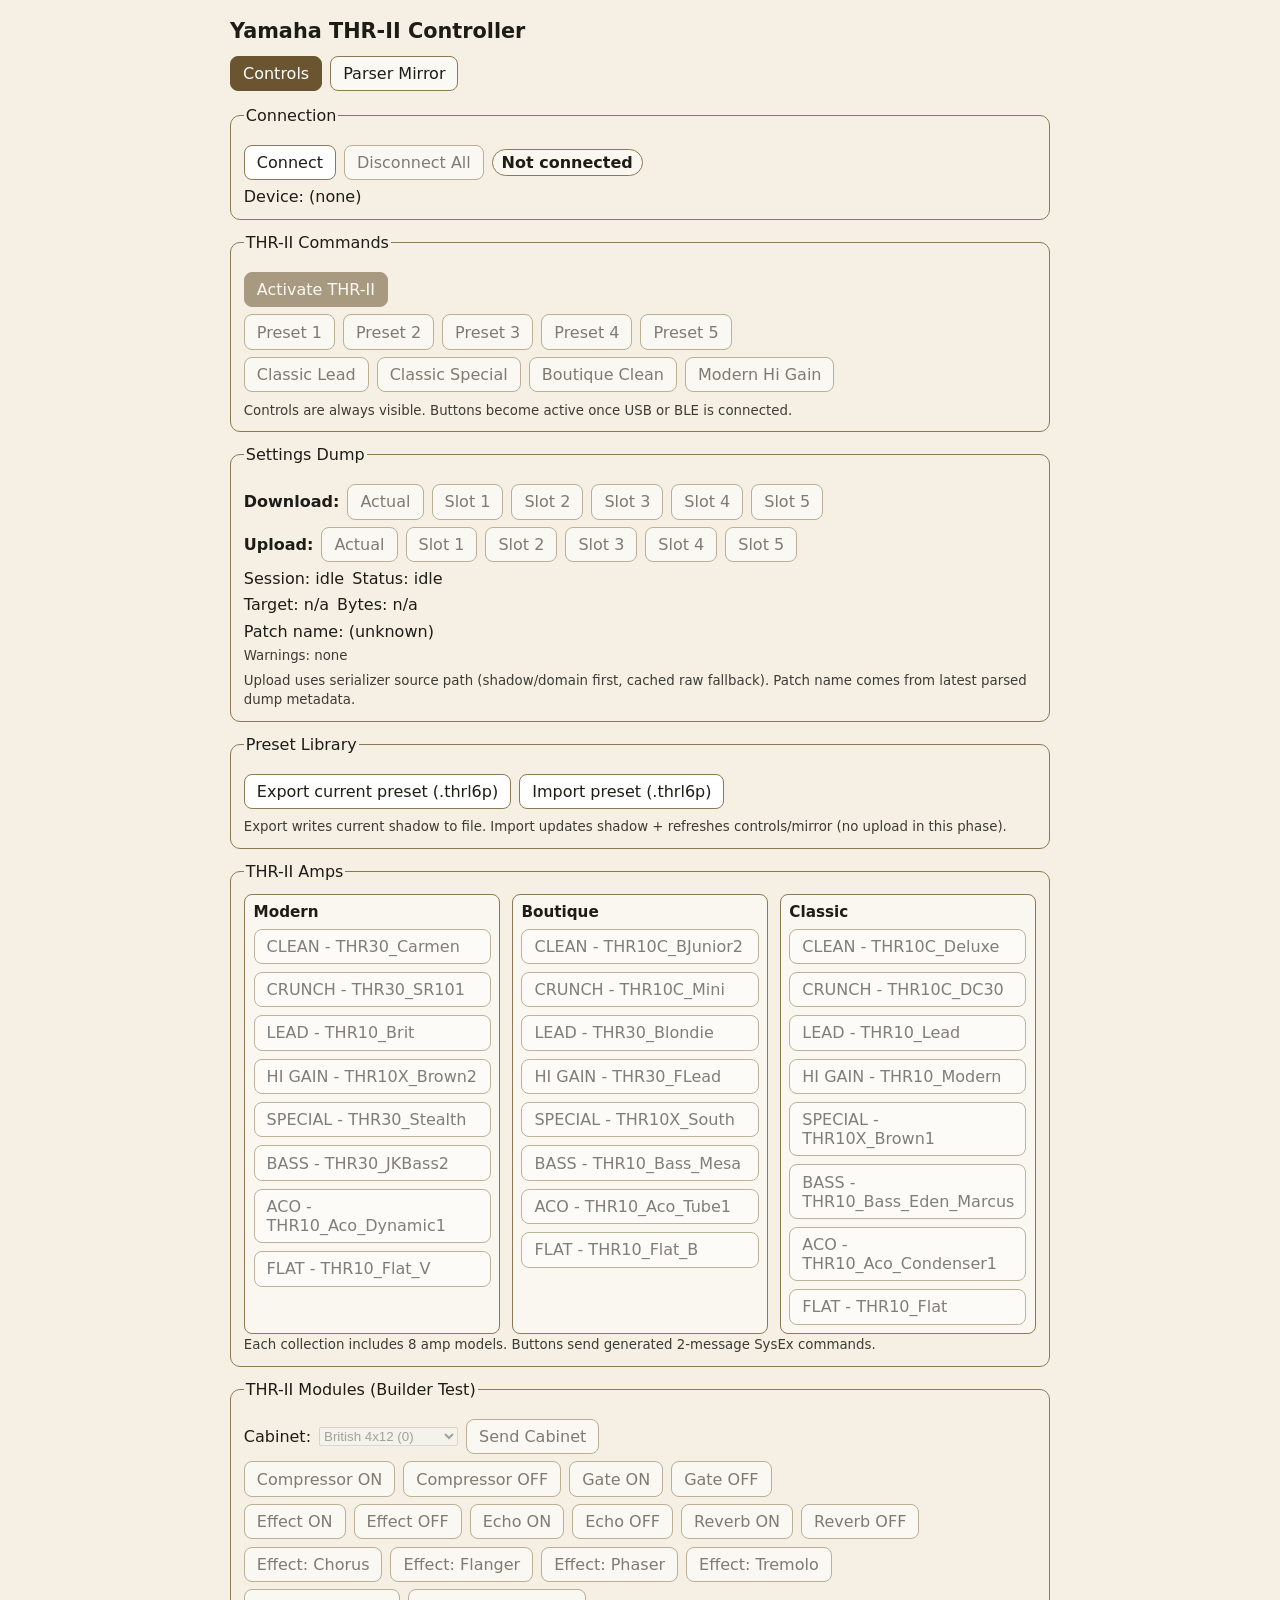
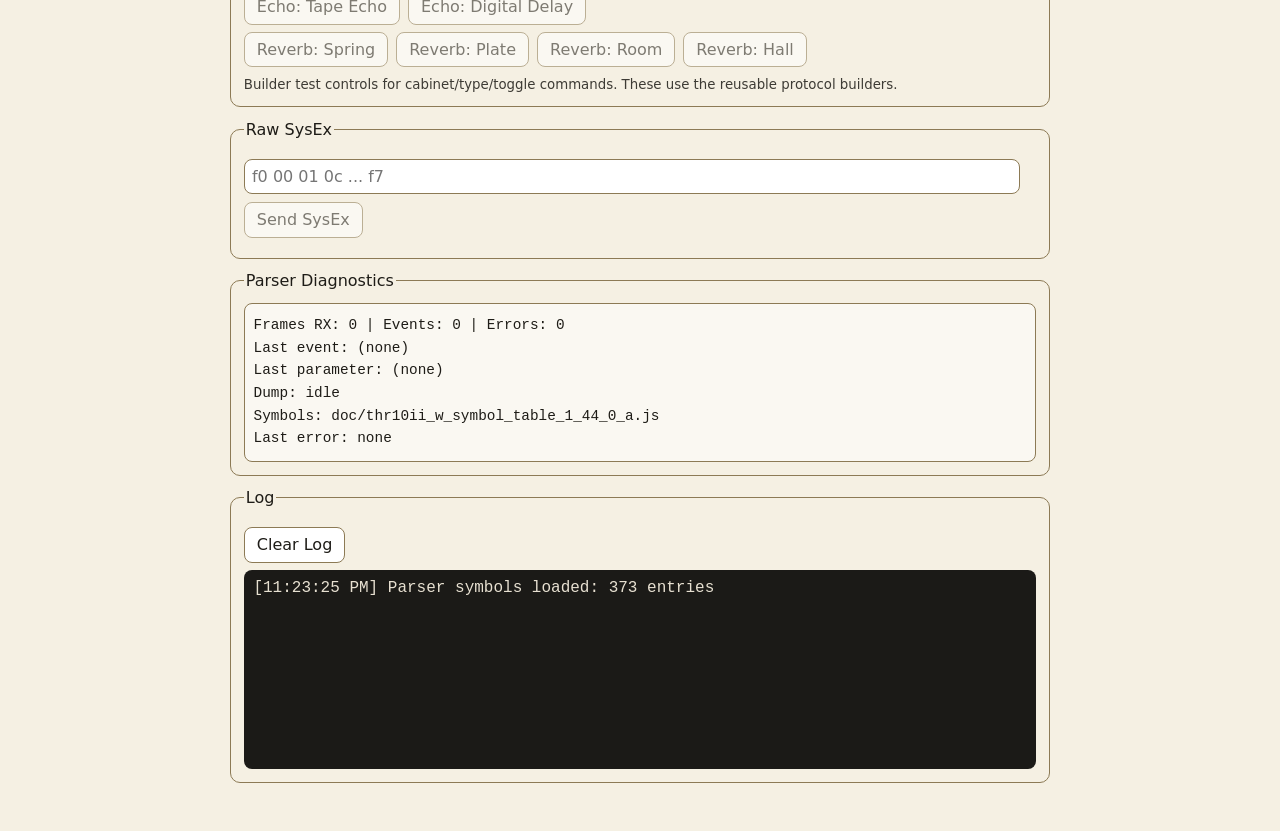
==== commit 719b5e0d: "Upload dumps to the amp only partially works. WiP to fix it." ====
--- a/thrii_ctrl.html
+++ b/thrii_ctrl.html
@@ -668,7 +668,8 @@
       minSlot: 0,
       maxSlot: 4,
       defaultUploadChunkDecodedSize: 210,
-      defaultUploadTailWords: [0x00000000, 0x00000001, 0x00000000, 0x00000000]
+      // Upload header after the 3 length/target words carries 3 constant words.
+      defaultUploadTailWords: [0x00000000, 0x00000001, 0x00000000]
     };
 
     const thrL6PresetFormat = {
@@ -2404,6 +2405,13 @@
 
       if (event.kind === 'nack') {
         state.stats.nackCount += 1;
+
+        const active = getActiveDumpSession();
+        if (active && active.direction === 'upload' && (active.status === 'uploading' || active.status === 'awaiting_report')) {
+          const opText = event && event.opcode != null ? ('0x' + (Number(event.opcode) >>> 0).toString(16)) : 'n/a';
+          const cntText = event && event.counter != null ? String(Number(event.counter) >>> 0) : 'n/a';
+          failDumpSession(active.id, 'THR-II returned NACK during upload (op=' + opText + ', cnt=' + cntText + ').');
+        }
         return;
       }
 
@@ -4039,14 +4047,12 @@
         ? uploadArgs.constantsTailWords
         : thrDumpProtocol.defaultUploadTailWords;
 
+      // Upload opcode 0x0d uses six parameters directly after opcode.
+      // Do not prepend the generic command "declared length" word here.
       const parameterWords = [payloadLengthTotal, targetU32, payloadLengthMinus8]
         .concat(tailWords.map(v => Number(v) >>> 0));
       const parameterPayload = concatBytes(...parameterWords.map(writeU32LE));
-      const payload = concatBytes(
-        writeU32LE(thrOpcode.uploadUserSettingsDump),
-        writeU32LE(parameterPayload.length),
-        parameterPayload
-      );
+      const payload = concatBytes(writeU32LE(thrOpcode.uploadUserSettingsDump), parameterPayload);
 
       return buildCommandFrameFromRawPayload(payload, {
         group: options.group == null ? 0x01 : options.group,
@@ -4617,10 +4623,18 @@
 
       const paceMs = Math.max(0, Number(options.paceMs == null ? 18 : options.paceMs));
       for (let i = 0; i < frames.length; i += 1) {
+        const beforeSend = getDumpSession(session.id);
+        if (!beforeSend || beforeSend.status === 'failed') {
+          const reason = beforeSend && beforeSend.errors && beforeSend.errors.length
+            ? beforeSend.errors[beforeSend.errors.length - 1]
+            : 'Settings upload failed.';
+          throw new Error(reason);
+        }
+
         const frame = frames[i];
         await sendAndLog(frame, 'TX settings upload ' + (i + 1) + '/' + frames.length);
         const current = getDumpSession(session.id);
-        if (current) {
+        if (current && current.status !== 'failed') {
           updateDumpSession(session.id, {
             status: 'uploading',
             txMeta: {
@@ -4631,6 +4645,15 @@
             }
           });
         }
+
+        const afterSend = getDumpSession(session.id);
+        if (afterSend && afterSend.status === 'failed') {
+          const reason = afterSend.errors && afterSend.errors.length
+            ? afterSend.errors[afterSend.errors.length - 1]
+            : 'Settings upload failed.';
+          throw new Error(reason);
+        }
+
         if (paceMs > 0 && i < (frames.length - 1)) {
           await sleep(paceMs);
         }
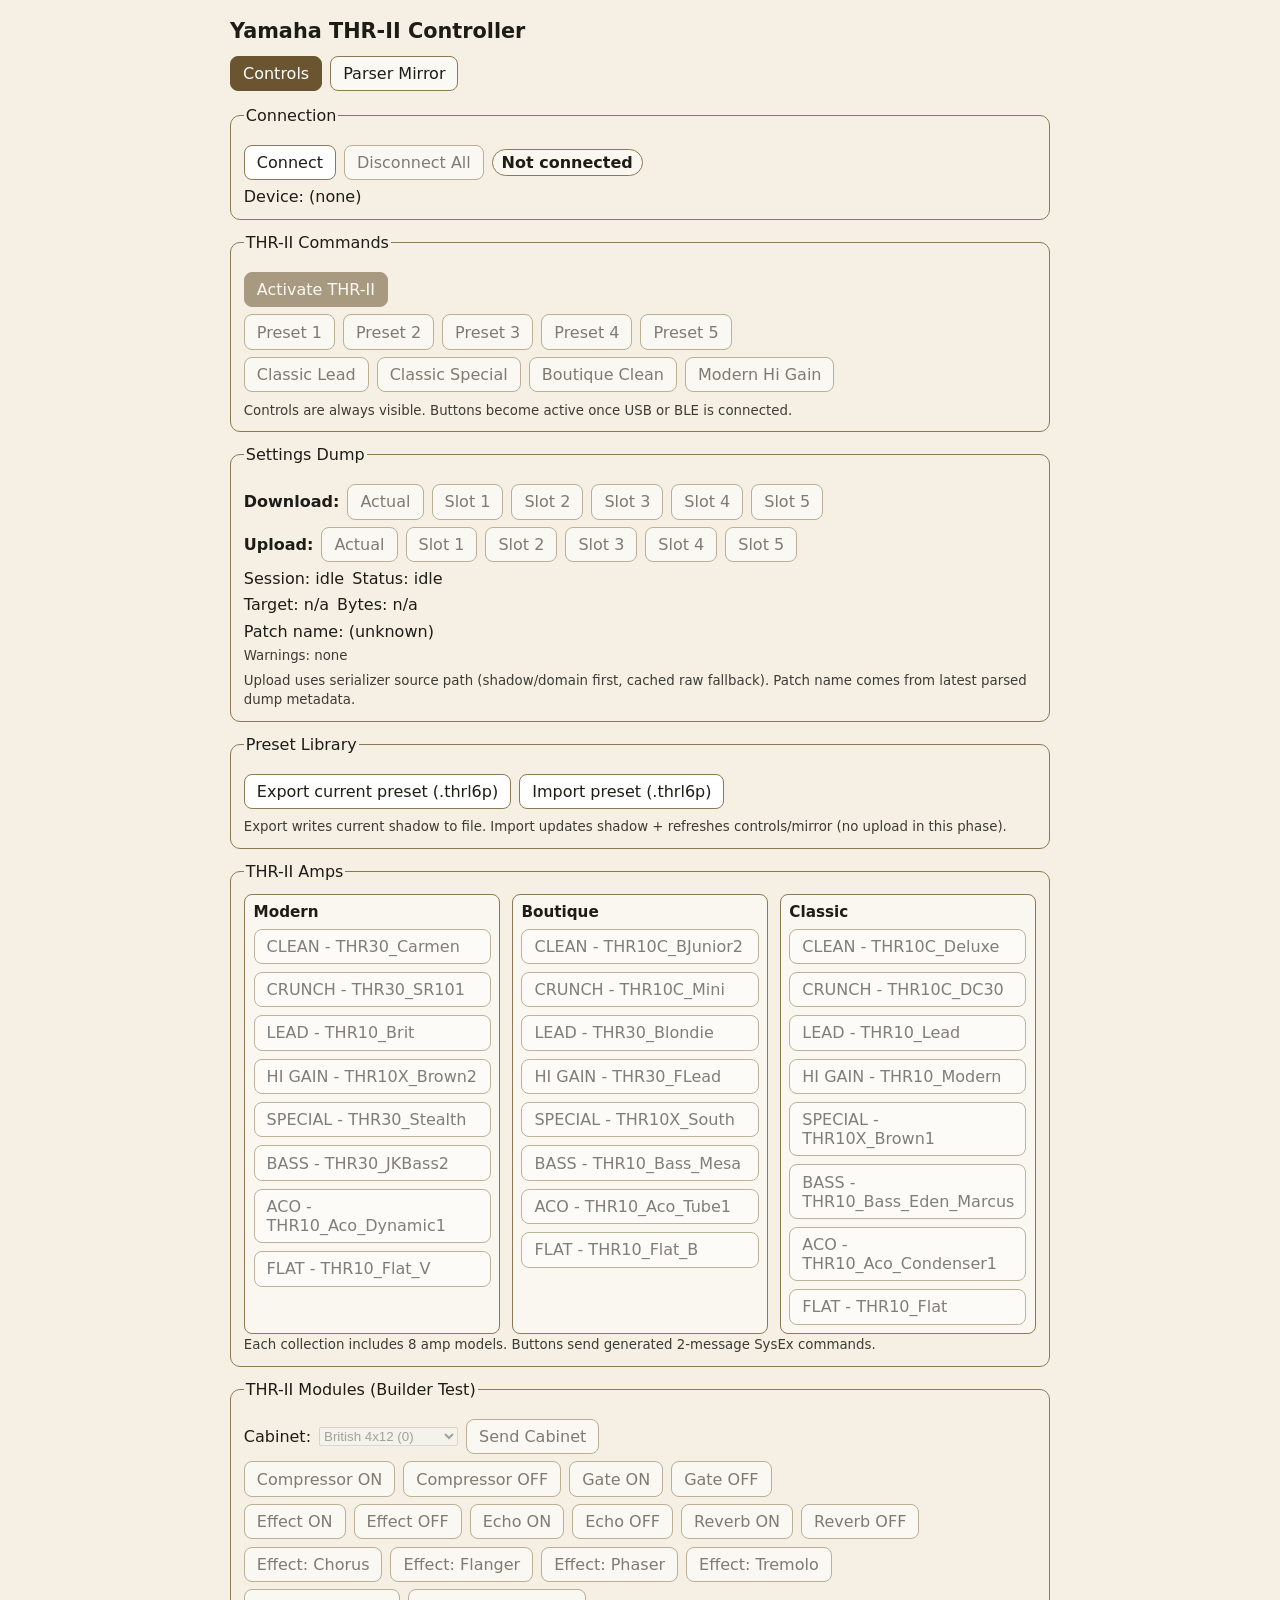
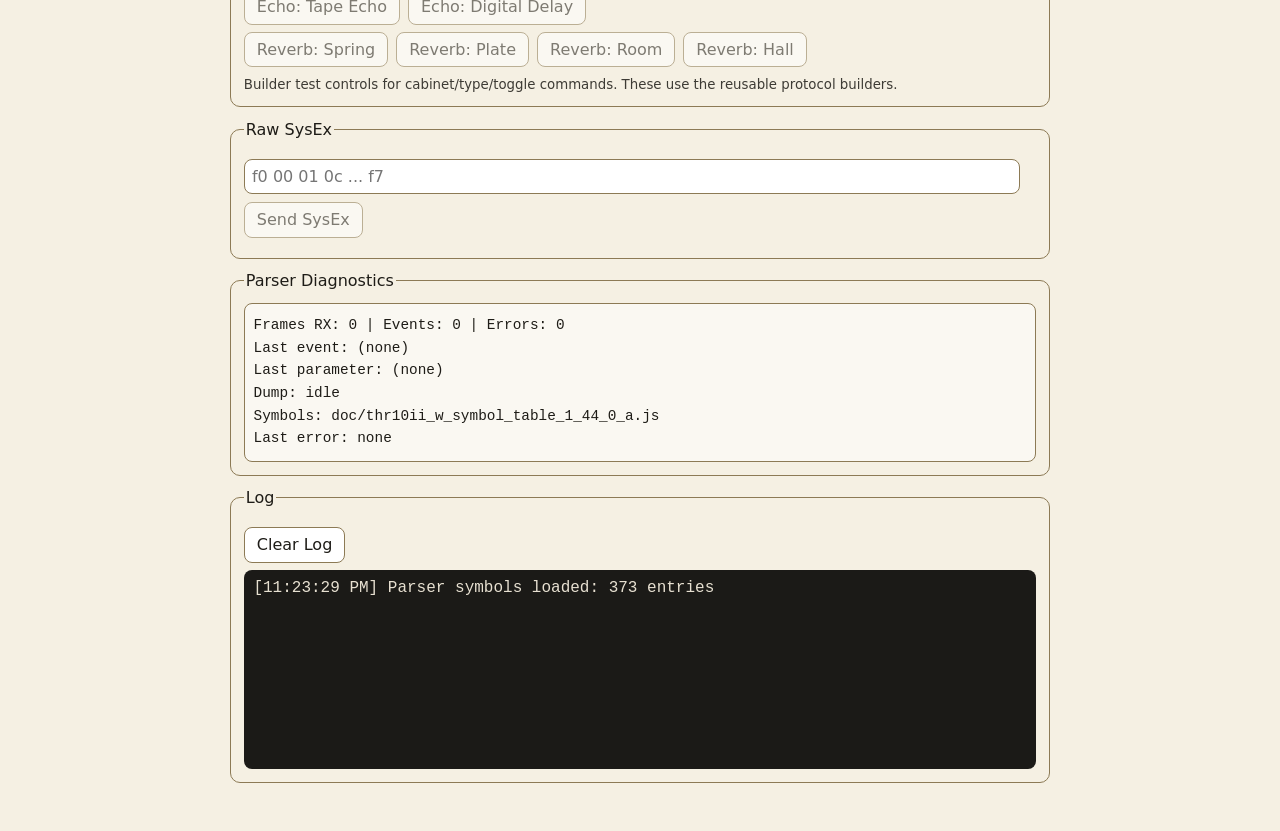
==== commit 3b362408: "Fixed: download to actual. Most likely reason to fail: i) PC sequencing of packets and ii) invalid (" ====
--- a/thrii_ctrl.html
+++ b/thrii_ctrl.html
@@ -3499,6 +3499,15 @@
       }
     }
 
+    function prunePendingOutbound(maxAgeMs = 12000) {
+      const now = Date.now();
+      thrIncomingParser.pendingOutbound = (thrIncomingParser.pendingOutbound || []).filter(item => {
+        const t = Number(item && item.timeMs);
+        if (!Number.isFinite(t)) return false;
+        return (now - t) <= Math.max(0, Number(maxAgeMs) || 0);
+      });
+    }
+
     function logParsedFrame(parsed) {
       const opText = parsed.opcode == null ? 'n/a' : '0x' + parsed.opcode.toString(16).padStart(8, '0');
       const lenText = parsed.declaredLength == null ? 'n/a' : parsed.declaredLength;
@@ -4346,6 +4355,23 @@
       return cache.slots[normalized.value] || null;
     }
 
+    function getMostRecentCachedDumpEntry() {
+      const cache = thrIncomingParser.state.dumpCache;
+      const candidates = [];
+      if (cache.actual && cache.actual.patchRaw instanceof Uint8Array && cache.actual.patchRaw.length) {
+        candidates.push(cache.actual);
+      }
+      for (let i = 0; i < cache.slots.length; i += 1) {
+        const entry = cache.slots[i];
+        if (entry && entry.patchRaw instanceof Uint8Array && entry.patchRaw.length) {
+          candidates.push(entry);
+        }
+      }
+      if (!candidates.length) return null;
+      candidates.sort((a, b) => (Number(b.updatedAtMs) || 0) - (Number(a.updatedAtMs) || 0));
+      return candidates[0] || null;
+    }
+
     function buildShadowParameterIndex() {
       const out = new Map();
       const units = Object.values(thrIncomingParser.state.units || {});
@@ -4421,7 +4447,19 @@
         ? options.basePatchRaw
         : null;
 
-      const cachedEntry = getCachedDumpEntry(options.targetRef);
+      const normalizedTarget = options.targetRef == null
+        ? null
+        : normalizeDumpTargetRef(options.targetRef);
+
+      let cachedEntry = getCachedDumpEntry(options.targetRef);
+      if (normalizedTarget && normalizedTarget.kind === 'actual') {
+        const freshest = getMostRecentCachedDumpEntry();
+        if (freshest && (!cachedEntry || (Number(freshest.updatedAtMs) || 0) > (Number(cachedEntry.updatedAtMs) || 0))) {
+          cachedEntry = freshest;
+          warnings.push('Using freshest cached dump payload as serialization base for Actual upload.');
+        }
+      }
+
       const baseRaw = explicitBase ||
         (cachedEntry && cachedEntry.patchRaw instanceof Uint8Array ? cachedEntry.patchRaw : null) ||
         getBestCachedDumpPayload();
@@ -4500,6 +4538,8 @@
     async function requestSettingsDump(targetRef, options = {}) {
       if (!anyConnected()) throw new Error('Connect USB or BLE first.');
 
+      prunePendingOutbound();
+
       const normalizedTarget = normalizeDumpTargetRef(targetRef);
       const session = startDumpSession('download', normalizedTarget, {
         group: options.group == null ? 0x01 : options.group
@@ -4557,6 +4597,8 @@
 
     async function uploadSettingsDump(targetRef, patchRaw, options = {}) {
       if (!anyConnected()) throw new Error('Connect USB or BLE first.');
+
+      prunePendingOutbound();
 
       const normalizedTarget = normalizeDumpTargetRef(targetRef);
       let serialized = null;
@@ -4605,6 +4647,26 @@
         log('Upload serializer warnings: ' + serialized.warnings.join(' | '));
       }
 
+      const headerCounter = options.headerCounter == null
+        ? nextCommandCounter()
+        : (Number(options.headerCounter) & 0x7f);
+      const bodyCounter = options.bodyCounter == null
+        ? ((headerCounter + 1) & 0x7f)
+        : (Number(options.bodyCounter) & 0x7f);
+      const bodyPcStart = options.bodyPcStart == null
+        ? 1
+        : (Number(options.bodyPcStart) & 0x7f);
+      const incrementBodyCounter = options.incrementBodyCounter == null
+        ? true
+        : !!options.incrementBodyCounter;
+
+      log(
+        'Upload sequencing: hdrCnt=' + headerCounter +
+        ' bodyCnt=' + bodyCounter +
+        ' bodyPcStart=' + bodyPcStart +
+        ' bodyCntInc=' + (incrementBodyCounter ? '1' : '0')
+      );
+
       const frames = buildUploadUserSettingsFrames({
         targetRef: normalizedTarget,
         patchRawLength: sourcePatch.length,
@@ -4613,11 +4675,11 @@
         constantsTailWords: options.constantsTailWords
       }, sourcePatch, {
         group: options.group,
-        headerCounter: options.headerCounter,
-        headerPc: options.headerPc,
-        bodyCounter: options.bodyCounter,
-        bodyPcStart: options.bodyPcStart,
-        incrementBodyCounter: options.incrementBodyCounter,
+        headerCounter,
+        headerPc: options.headerPc == null ? 0 : (Number(options.headerPc) & 0x7f),
+        bodyCounter,
+        bodyPcStart,
+        incrementBodyCounter,
         frameChunkDecodedSize: options.frameChunkDecodedSize
       });
 
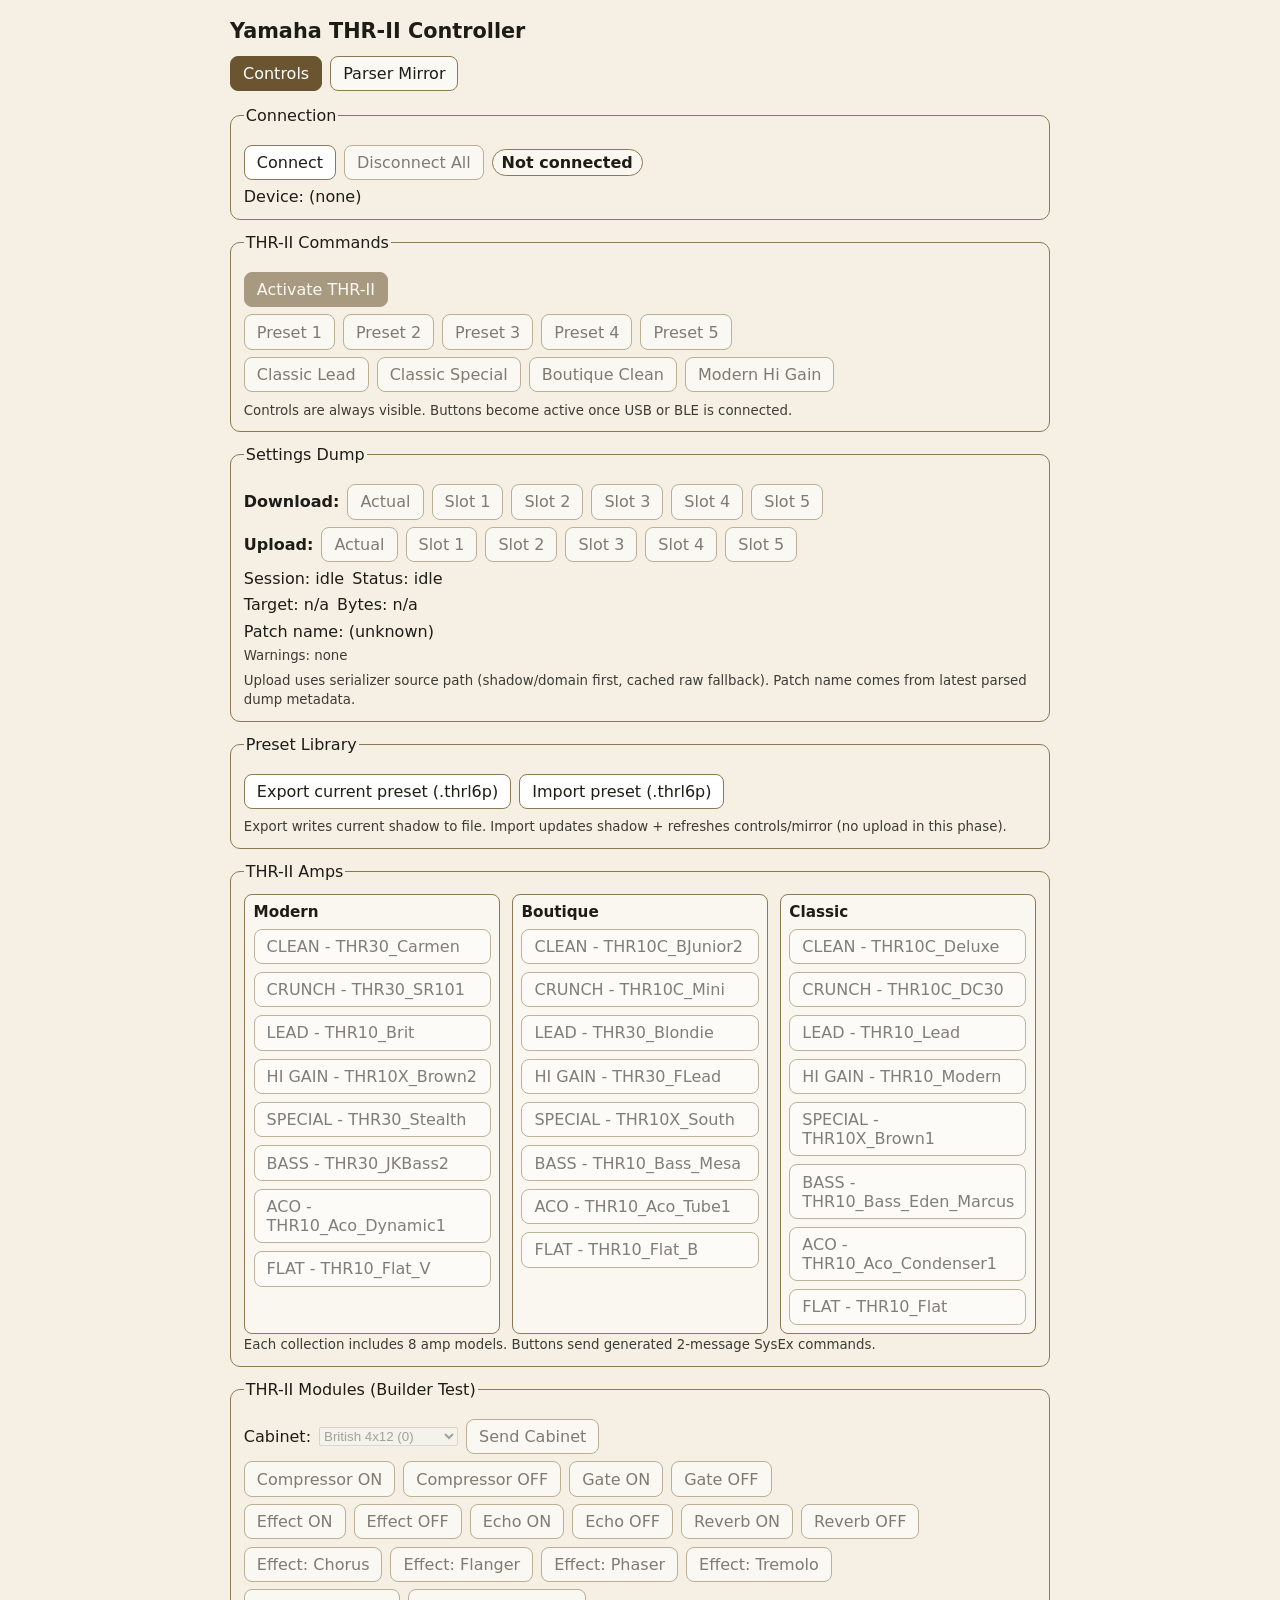
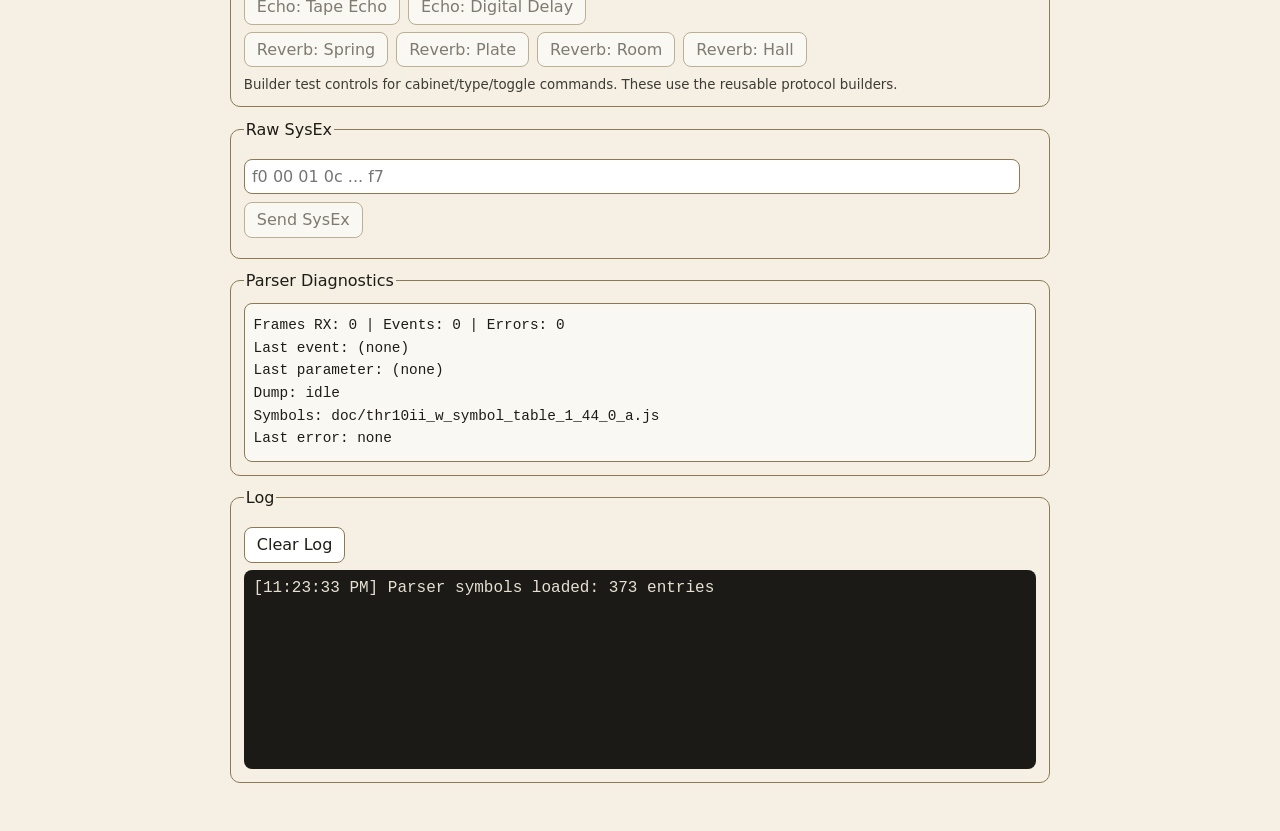
==== commit 4c08cee0: "Major refactoring, initial commit." ====
--- a/thrii_ctrl.html
+++ b/thrii_ctrl.html
@@ -524,16 +524,23 @@
   </main>
 
   <script src="doc/thr10ii_w_symbol_table_1_44_0_a.js"></script>
-  <script>
-    const MIDI_SERVICE_UUID = '03b80e5a-ede8-4b33-a751-6ce34ec4c700';
-    const MIDI_CHAR_UUID = '7772e5db-3868-4112-a1a9-f2669d106bf3';
-
-    const thrActivateSequenceHex = [
-      'f0 7e 7f 06 01 f7',
-      'f0 00 01 0c 24 01 4d 00 00 00 00 07 00 01 00 00 00 00 00 00 00 00 00 00 00 00 00 00 f7',
-      'f0 00 01 0c 24 01 4d 00 01 00 00 07 00 04 00 00 00 04 00 00 00 00 00 00 00 00 00 00 f7',
-      'f0 00 01 0c 24 01 4d 00 02 00 00 03 28 72 4d 54 5d 00 00 00 f7'
-    ];
+  <script type="module">
+    import { clamp01, normalizeOnOff } from './src/core/values.js';
+    import { concatBytes, parseSysExHex, sleep, toHex, writeF32LE, writeU32LE } from './src/core/bytes.js';
+    import { nextCommandCounter } from './src/protocol/counter.js';
+    import { thrActivateSequenceHex, thrDumpProtocol, thrKeys, thrOpcode, thrTypeCode } from './src/protocol/constants.js';
+    import {
+      buildAskGlobalParameter, buildBodyFrame, buildCommandFrameFromRawPayload, buildHeaderFrame,
+      buildRequestUserSettingsDump, buildSetModuleEnabled, buildSetModuleParameter, buildSetParameter,
+      buildUploadUserSettingsBodyFrames, buildUploadUserSettingsFrames, buildUploadUserSettingsHeader,
+      dumpTargetRefToU32, encodeBitBucket7Padded, encodeShadowRawU32, normalizeDumpTargetRef
+    } from './src/protocol/builders.js';
+    import { createStore } from './src/state/shadowStore.js';
+    import { buildShadowParameterIndex, getLatestShadowUnitById, getLatestShadowUnitByName, readShadowParamByName } from './src/state/selectors.js';
+    import { createTransportManager } from './src/transports/transportManager.js';
+    import { parseIdentityReply, setDeviceIdentity } from './src/protocol/identity.js';
+    import { MIDI_CHAR_UUID, MIDI_SERVICE_UUID } from './src/transports/bleTransport.js';
+    import { decodeBitBucket7THR, extractSysexFrames, parseIncomingThrFrame, parseOutgoingFrameMeta, readF32LEFromU32, readU32LEFromBytes, sliceU32LEWords } from './src/protocol/frames.js';
 
     const ampModelCommandsHex = {
       classicLead: [
@@ -608,70 +615,6 @@
       modernHiGain: 'Modern Hi Gain'
     };
 
-    const thrKeys = {
-      unit: {
-        amp: 0x0000010c,
-        fx1: 0x00000109,
-        fx2: 0x0000010e,
-        fx3: 0x00000111,
-        fx4: 0x00000114,
-        guitarProc: 0x0000013c,
-        global: 0xffffffff
-      },
-      parameter: {
-        spkSimType: 0x00000107,
-        gateEnable: 0x00000104,
-        fx1Enable: 0x00000130,
-        fx2Enable: 0x0000012f,
-        fx3Enable: 0x0000012e,
-        fx4Enable: 0x00000132
-      },
-      enumValue: {
-        effect: {
-          chorus: 230,
-          flanger: 226,
-          phaser: 208,
-          tremolo: 220
-        },
-        echo: {
-          tapeEcho: 235,
-          digitalDelay: 241
-        },
-        reverb: {
-          spring: 243,
-          plate: 249,
-          room: 256,
-          hall: 254
-        },
-        cabinetSymbolToIndex: {
-          145: 16
-        }
-      }
-    };
-
-    const thrTypeCode = {
-      float32: 0x00000004,
-      bool: 0x00000003,
-      enum: 0x00000002
-    };
-
-    const thrOpcode = {
-      requestUserSettingsDump: 0x0000000c,
-      uploadUserSettingsDump: 0x0000000d,
-      setGlobalOrType: 0x00000008,
-      askGlobal: 0x00000009,
-      setParameter: 0x0000000a
-    };
-
-    const thrDumpProtocol = {
-      actualTargetU32: 0xffffffff,
-      minSlot: 0,
-      maxSlot: 4,
-      defaultUploadChunkDecodedSize: 210,
-      // Upload header after the 3 length/target words carries 3 constant words.
-      defaultUploadTailWords: [0x00000000, 0x00000001, 0x00000000]
-    };
-
     const thrL6PresetFormat = {
       schema: 'L6Preset',
       version: 5,
@@ -682,14 +625,10 @@
 
     let bleDevice = null;
     let bleServer = null;
-    let bleMidiChar = null;
-    let bleTs = 0;
-    let bleNotificationHandler = null;
 
     let midiAccess = null;
-    let midiOut = null;
-    let midiIn = null;
-    let thrCommandCounter = 3;
+
+    const transports = createTransportManager();
 
     function log(msg) {
       const el = document.getElementById('log');
@@ -698,74 +637,8 @@
       el.scrollTop = el.scrollHeight;
     }
 
-    function toHex(bytes) {
-      return Array.from(bytes).map(b => b.toString(16).padStart(2, '0')).join(' ');
-    }
-
-    function sleep(ms) {
-      return new Promise(resolve => setTimeout(resolve, ms));
-    }
-
-    function nextCommandCounter() {
-      const c = thrCommandCounter & 0x7f;
-      thrCommandCounter = (thrCommandCounter + 1) & 0x7f;
-      return c;
-    }
-
-    function parseSysExHex(hexStr) {
-      const cleaned = (hexStr || '').replace(/[^0-9a-fA-F]/g, '');
-      if (!cleaned || cleaned.length % 2 !== 0) throw new Error('Invalid hex string.');
-      const out = new Uint8Array(cleaned.length / 2);
-      for (let i = 0; i < cleaned.length; i += 2) {
-        out[i / 2] = parseInt(cleaned.slice(i, i + 2), 16);
-      }
-      return out;
-    }
-
     function isUserCancellationError(err) {
       return !!err && (err.name === 'NotFoundError' || err.name === 'AbortError');
-    }
-
-    function clamp01(value) {
-      const n = Number(value);
-      if (!Number.isFinite(n)) return 0;
-      return Math.max(0, Math.min(1, n));
-    }
-
-    function normalizeDumpTargetRef(targetRef) {
-      if (targetRef && typeof targetRef === 'object') {
-        if (targetRef.kind === 'actual') {
-          return { kind: 'actual', value: thrDumpProtocol.actualTargetU32 >>> 0 };
-        }
-        if (targetRef.kind === 'slot') {
-          const slot = Math.max(
-            thrDumpProtocol.minSlot,
-            Math.min(thrDumpProtocol.maxSlot, Number(targetRef.value) | 0)
-          );
-          return { kind: 'slot', value: slot };
-        }
-      }
-
-      const numeric = Number(targetRef);
-      if (Number.isFinite(numeric)) {
-        const asU32 = numeric >>> 0;
-        if (asU32 === (thrDumpProtocol.actualTargetU32 >>> 0)) {
-          return { kind: 'actual', value: thrDumpProtocol.actualTargetU32 >>> 0 };
-        }
-        const slot = Math.max(
-          thrDumpProtocol.minSlot,
-          Math.min(thrDumpProtocol.maxSlot, numeric | 0)
-        );
-        return { kind: 'slot', value: slot };
-      }
-
-      throw new Error('Invalid dump target. Use slot 0..4 or actual (0xffffffff).');
-    }
-
-    function dumpTargetRefToU32(targetRef) {
-      const normalized = normalizeDumpTargetRef(targetRef);
-      if (normalized.kind === 'actual') return thrDumpProtocol.actualTargetU32 >>> 0;
-      return normalized.value >>> 0;
     }
 
     function dumpTargetRefToLabel(targetRef) {
@@ -777,88 +650,6 @@
     function cloneBytesOrNull(bytes) {
       if (!(bytes instanceof Uint8Array)) return null;
       return bytes.slice(0);
-    }
-
-    function writeU32LE(value) {
-      const v = Number(value) >>> 0;
-      return Uint8Array.from([
-        v & 0xff,
-        (v >>> 8) & 0xff,
-        (v >>> 16) & 0xff,
-        (v >>> 24) & 0xff
-      ]);
-    }
-
-    function writeF32LE(value) {
-      const buf = new ArrayBuffer(4);
-      const dv = new DataView(buf);
-      dv.setFloat32(0, Number(value), true);
-      return new Uint8Array(buf);
-    }
-
-    function concatBytes(...parts) {
-      const len = parts.reduce((sum, part) => sum + part.length, 0);
-      const out = new Uint8Array(len);
-      let off = 0;
-      for (const part of parts) {
-        out.set(part, off);
-        off += part.length;
-      }
-      return out;
-    }
-
-    // Parser section: incoming THR-II frame decoding and event extraction.
-
-    function readU32LEFromBytes(bytes, offset = 0) {
-      if ((offset + 4) > bytes.length) {
-        throw new Error('Out of bounds LE32 read at offset ' + offset);
-      }
-      return (
-        (bytes[offset]) |
-        (bytes[offset + 1] << 8) |
-        (bytes[offset + 2] << 16) |
-        ((bytes[offset + 3] << 24) >>> 0)
-      ) >>> 0;
-    }
-
-    function decodeBitBucket7THR(encodedBytes, validDecodedBytes) {
-      const out = [];
-      for (let p = 0; p < encodedBytes.length;) {
-        const bucket = encodedBytes[p++] & 0x7f;
-        for (let i = 0; i < 7 && p < encodedBytes.length; i += 1) {
-          const low = encodedBytes[p++] & 0x7f;
-          const msb = (bucket >> (6 - i)) & 0x01;
-          out.push(low | (msb << 7));
-        }
-      }
-
-      const maxLen = Math.max(0, Number(validDecodedBytes) || 0);
-      return Uint8Array.from(out.slice(0, maxLen));
-    }
-
-    function sliceU32LEWords(bytes, offset = 0, warnings = []) {
-      const out = [];
-      if (offset < 0 || offset > bytes.length) {
-        warnings.push('Invalid word slice offset: ' + offset);
-        return out;
-      }
-
-      const available = bytes.length - offset;
-      if (available % 4 !== 0) {
-        warnings.push('Payload tail is not aligned to 4 bytes: ' + available);
-      }
-
-      for (let p = offset; (p + 4) <= bytes.length; p += 4) {
-        out.push(readU32LEFromBytes(bytes, p));
-      }
-      return out;
-    }
-
-    function readF32LEFromU32(u32) {
-      const buf = new ArrayBuffer(4);
-      const dv = new DataView(buf);
-      dv.setUint32(0, u32 >>> 0, true);
-      return dv.getFloat32(0, true);
     }
 
     // Parser section: symbol table resolution (local JSON + runtime fallback map).
@@ -1041,124 +832,6 @@
         typeCode: normalizedType,
         decoded: valueRawU32 >>> 0,
         decodedKind: normalizedType === thrTypeCode.enum ? 'enum_u32' : 'u32'
-      };
-    }
-
-    function extractSysexFrames(bytes) {
-      const frames = [];
-      let start = -1;
-
-      for (let i = 0; i < bytes.length; i += 1) {
-        const b = bytes[i];
-        if (b === 0xf0) {
-          start = i;
-          continue;
-        }
-        if (b === 0xf7 && start >= 0) {
-          frames.push(bytes.slice(start, i + 1));
-          start = -1;
-        }
-      }
-
-      return frames;
-    }
-
-    function parseIncomingThrFrame(rawFrame, source) {
-      const warnings = [];
-      if (rawFrame.length < 14) throw new Error('Frame too short for THR parse.');
-      if (rawFrame[0] !== 0xf0 || rawFrame[rawFrame.length - 1] !== 0xf7) {
-        throw new Error('Not a SysEx frame.');
-      }
-
-      const manufacturer = [rawFrame[1], rawFrame[2], rawFrame[3]];
-      if (manufacturer[0] !== 0x00 || manufacturer[1] !== 0x01 || manufacturer[2] !== 0x0c) {
-        warnings.push('Unexpected manufacturer bytes: ' + manufacturer.map(v => v.toString(16).padStart(2, '0')).join(' '));
-      }
-
-      const header = {
-        family: rawFrame[4],
-        model: rawFrame[5],
-        marker: rawFrame[6],
-        group: rawFrame[7],
-        counter: rawFrame[8],
-        pc: rawFrame[9],
-        l2: rawFrame[10],
-        l1: rawFrame[11],
-        lastValidIndex: ((rawFrame[10] & 0x0f) * 16) + (rawFrame[11] & 0x0f)
-      };
-
-      const encodedPayload = rawFrame.slice(12, rawFrame.length - 1);
-      const decodedPayload = decodeBitBucket7THR(encodedPayload, header.lastValidIndex + 1);
-
-      let opcode = null;
-      let declaredLength = null;
-      let payloadWords = [];
-      if (decodedPayload.length >= 8) {
-        const firstWord = readU32LEFromBytes(decodedPayload, 0);
-        // Continuation frames in multi-frame dumps can start with arbitrary payload words.
-        // Only treat word#0 as opcode when it matches known THR opcode range.
-        if (firstWord <= 0x0f) {
-          opcode = firstWord;
-          declaredLength = readU32LEFromBytes(decodedPayload, 4);
-          payloadWords = sliceU32LEWords(decodedPayload, 8, warnings);
-        } else if (header.pc === 0) {
-          warnings.push('Decoded payload does not start with THR opcode: 0x' + firstWord.toString(16));
-        }
-      } else {
-        warnings.push('Decoded payload shorter than opcode+length.');
-      }
-
-      return {
-        source,
-        rawHex: toHex(rawFrame),
-        header,
-        encodedPayload,
-        decodedPayload,
-        opcode,
-        declaredLength,
-        payloadWords,
-        warnings
-      };
-    }
-
-    function parseOutgoingFrameMeta(frameBytes, label) {
-      if (!(frameBytes instanceof Uint8Array) || frameBytes.length < 14) {
-        return null;
-      }
-
-      if (frameBytes[0] !== 0xf0 || frameBytes[frameBytes.length - 1] !== 0xf7) {
-        return null;
-      }
-
-      const header = {
-        group: frameBytes[7],
-        counter: frameBytes[8],
-        l2: frameBytes[10],
-        l1: frameBytes[11]
-      };
-      const lastValidIndex = ((header.l2 & 0x0f) * 16) + (header.l1 & 0x0f);
-      const encoded = frameBytes.slice(12, frameBytes.length - 1);
-      const decoded = decodeBitBucket7THR(encoded, lastValidIndex + 1);
-
-      let opcode = null;
-      let declaredLength = null;
-      if (decoded.length >= 8) {
-        const firstWord = readU32LEFromBytes(decoded, 0);
-        // Heuristic: THR opcodes are small values (<= 0x0f).
-        if (firstWord <= 0x0f) {
-          opcode = firstWord;
-          declaredLength = readU32LEFromBytes(decoded, 4);
-        }
-      }
-
-      return {
-        timeMs: Date.now(),
-        label: label || 'TX',
-        group: header.group,
-        counter: header.counter,
-        opcode,
-        declaredLength,
-        rawHex: toHex(frameBytes)
       };
     }
 
@@ -1712,11 +1385,13 @@
         leadingWords: Array.isArray(leadingWords) ? leadingWords.map(w => Number(w) >>> 0) : []
       };
 
-      if (normalized.kind === 'actual') {
-        thrIncomingParser.state.dumpCache.actual = cacheEntry;
-      } else {
-        thrIncomingParser.state.dumpCache.slots[normalized.value] = cacheEntry;
-      }
+      shadowStore.commit(() => {
+        if (normalized.kind === 'actual') {
+          thrIncomingParser.state.dumpCache.actual = cacheEntry;
+        } else {
+          thrIncomingParser.state.dumpCache.slots[normalized.value] = cacheEntry;
+        }
+      }, 'dump');
       return cacheEntry;
     }
 
@@ -2215,49 +1890,6 @@
       }, 1600);
     }
 
-    function readShadowParamByName(paramName) {
-      const units = Object.values(thrIncomingParser.state.units || {});
-      let latest = null;
-      units.forEach(unit => {
-        Object.values(unit.parameters || {}).forEach(param => {
-          if (param.name !== paramName) return;
-          if (!latest || (param.updatedAtMs || 0) > (latest.updatedAtMs || 0)) {
-            latest = { unit, param };
-          }
-        });
-      });
-      return latest;
-    }
-
-    function getLatestShadowUnitByName(unitName) {
-      const units = Object.values(thrIncomingParser.state.units || {}).filter(u => u.name === unitName);
-      if (!units.length) return null;
-      units.sort((a, b) => {
-        const aTime = Math.max(0, ...Object.values(a.parameters || {}).map(p => p.updatedAtMs || 0));
-        const bTime = Math.max(0, ...Object.values(b.parameters || {}).map(p => p.updatedAtMs || 0));
-        return bTime - aTime;
-      });
-      return units[0];
-    }
-
-    function getLatestShadowUnitById(unitId) {
-      const key = Number(unitId) >>> 0;
-      const units = Object.values(thrIncomingParser.state.units || {}).filter(u => (Number(u.id) >>> 0) === key);
-      if (!units.length) return null;
-      units.sort((a, b) => {
-        const aTime = Math.max(0, ...Object.values(a.parameters || {}).map(p => p.updatedAtMs || 0));
-        const bTime = Math.max(0, ...Object.values(b.parameters || {}).map(p => p.updatedAtMs || 0));
-        return bTime - aTime;
-      });
-      return units[0];
-    }
-
-    function normalizeOnOff(value) {
-      if (typeof value === 'boolean') return value;
-      if (typeof value === 'number') return value >= 0.5;
-      return null;
-    }
-
     function isGateLikeParamName(name) {
       const normalized = String(name || '').toLowerCase().replace(/\s+/g, '');
       return (
@@ -2321,7 +1953,7 @@
     function syncControlsFromShadowState() {
       clearControlSyncMarkers();
 
-      const cabinet = readShadowParamByName('SpkSimType') || readShadowParamByName('SpkSimTypeState');
+      const cabinet = readShadowParamByName(shadowStore.getState(), 'SpkSimType') || readShadowParamByName(shadowStore.getState(), 'SpkSimTypeState');
       if (cabinet && cabinet.param) {
         const select = document.getElementById('cabPreset');
         const v = Number(cabinet.param.value);
@@ -2353,7 +1985,7 @@
         { paramName: 'FX4EnableState', target: 'reverb' }
       ];
       toggleMap.forEach(item => {
-        const hit = readShadowParamByName(item.paramName);
+        const hit = readShadowParamByName(shadowStore.getState(), item.paramName);
         if (!hit || !hit.param) return;
         const enabled = normalizeOnOff(hit.param.value);
         if (enabled == null) {
@@ -2371,7 +2003,7 @@
       ];
 
       typeMap.forEach(item => {
-        const unit = getLatestShadowUnitByName(item.unitName);
+        const unit = getLatestShadowUnitByName(shadowStore.getState(), item.unitName);
         if (!unit || unit.typeKey == null) return;
 
         if (item.ampButtons) {
@@ -2650,6 +2282,8 @@
       set('pdLastError', state.stats.lastError || 'none');
     }
 
+    const shadowStore = createStore(createParserShadowState());
+
     const thrIncomingParser = {
       parseIncomingThrFrame,
       decodeBitBucket7THR,
@@ -2663,7 +2297,7 @@
       history: [],
       events: [],
       pendingOutbound: [],
-      state: createParserShadowState(),
+      state: shadowStore.getState(),
       syncMarkerTimer: null,
       series: {
         incomingByKey: {},
@@ -2854,8 +2488,8 @@
 
     function getMirrorTransportText() {
       const names = [];
-      if (midiOut) names.push('USB');
-      if (bleDevice && bleMidiChar) names.push('BLE');
+      if (transports.usb.isConnected()) names.push('USB');
+      if (bleDevice && transports.ble.isConnected()) names.push('BLE');
       return names.length ? names.join('+') : 'Not connected';
     }
 
@@ -3178,7 +2812,7 @@
         { id: 'reverb', unitId: thrKeys.unit.fx4, unitName: 'FX4' }
       ];
       typeCards.forEach(item => {
-        const unit = getLatestShadowUnitById(item.unitId) || getLatestShadowUnitByName(item.unitName);
+        const unit = getLatestShadowUnitById(shadowStore.getState(), item.unitId) || getLatestShadowUnitByName(shadowStore.getState(), item.unitName);
         const card = cardsById[item.id];
         if (!card) return;
         if (unit && unit.typeName) {
@@ -3602,6 +3236,10 @@
       if (!frames.length) {
         return;
       }
+      frames.forEach(frame => {
+        const identity = parseIdentityReply(frame);
+        if (identity) setDeviceIdentity(identity);
+      });
 
       frames.forEach(frame => {
         thrIncomingParser.state.stats.framesRx += 1;
@@ -3616,11 +3254,10 @@
           const events = assemblyEvents.concat(semanticEvents, derivedEvents);
           events.forEach(event => {
             pushParserEvent(event);
-            applyParserEventToShadowState(event, source);
+            shadowStore.commit(() => applyParserEventToShadowState(event, source), event.kind === 'settings_dump_download_complete' ? 'dump' : 'device');
             logParserEvent(event, source);
           });
           cleanupStaleDumpSessions();
-          syncControlsFromShadowState();
           updateParserDiagnosticsView();
           updateDumpUiStatus();
           renderParserMirrorView();
@@ -3692,9 +3329,10 @@
 
     function setStatus() {
       const names = [];
-      if (midiOut) names.push('USB OUT: ' + (midiOut.name || 'Unnamed'));
-      if (midiIn) names.push('USB IN: ' + (midiIn.name || 'Unnamed'));
-      if (bleDevice && bleMidiChar) names.push('BLE: ' + (bleDevice.name || 'Unnamed'));
+      const usbPorts = transports.usb.ports();
+      if (usbPorts.output) names.push('USB OUT: ' + (usbPorts.output.name || 'Unnamed'));
+      if (usbPorts.input) names.push('USB IN: ' + (usbPorts.input.name || 'Unnamed'));
+      if (bleDevice && transports.ble.isConnected()) names.push('BLE: ' + (bleDevice.name || 'Unnamed'));
 
       document.getElementById('status').textContent = names.length ? 'Connected' : 'Not connected';
       document.getElementById('deviceInfo').textContent = 'Device: ' + (names.join(' | ') || '(none)');
@@ -3714,59 +3352,14 @@
     }
 
     function anyConnected() {
-      return !!midiOut || !!bleMidiChar;
-    }
-
-    function nextBleTs() {
-      const ts = bleTs;
-      bleTs = (bleTs + 1) & 0x1fff;
-      return [0x80 | (ts >> 7), 0x80 | (ts & 0x7f)];
-    }
-
-    function buildBlePacket(bytes) {
-      const [hi, lo] = nextBleTs();
-      const packet = new Uint8Array(2 + bytes.length);
-      packet[0] = hi;
-      packet[1] = lo;
-      packet.set(bytes, 2);
-      return packet;
-    }
-
-    async function sendBle(bytes, chunkPayloadSize = 200) {
-      if (!bleMidiChar) throw new Error('BLE is not connected.');
-      for (let i = 0; i < bytes.length; i += chunkPayloadSize) {
-        const chunk = bytes.slice(i, i + chunkPayloadSize);
-        const packet = buildBlePacket(chunk);
-        if (typeof bleMidiChar.writeValueWithoutResponse === 'function') {
-          await bleMidiChar.writeValueWithoutResponse(packet);
-        } else {
-          await bleMidiChar.writeValue(packet);
-        }
-      }
+      return transports.isConnected();
     }
 
     async function sendAndLog(bytes, transportLabel) {
-      registerOutgoingForParser(bytes, transportLabel);
-      await sendMidi(bytes);
+      await transports.send(bytes, transportLabel);
       if (transportLabel) {
         log(transportLabel + ': ' + toHex(bytes));
       }
-    }
-
-    async function sendMidi(bytes) {
-      if (midiOut) {
-        midiOut.send(Array.from(bytes));
-        return;
-      }
-      if (bleMidiChar) {
-        await sendBle(bytes);
-        return;
-      }
-      throw new Error('No USB or BLE output connected.');
-    }
-
-    function onUsbMidiMessage(event) {
-      handleIncomingBytes(new Uint8Array(event.data), 'USB');
     }
 
     async function requestUsbMidiPermissionHint() {
@@ -3811,34 +3404,21 @@
         return { connected: false, cancelled: false };
       }
 
-      const outputs = Array.from(midiAccess.outputs.values());
-      const inputs = Array.from(midiAccess.inputs.values());
-
-      if (!outputs.length && !inputs.length) {
+      const ports = transports.usb.attach(midiAccess);
+      if (!ports.connected) {
         log('No USB MIDI ports available.');
         disconnectUsb();
         return { connected: false, cancelled: false };
       }
 
-      midiOut = outputs[0] || null;
-      midiIn = inputs.find(i => midiOut && i.name === midiOut.name) || inputs[0] || null;
-      if (midiIn) {
-        midiIn.addEventListener('midimessage', onUsbMidiMessage);
-      }
-
-      log('USB connected: ' + [midiOut && midiOut.name, midiIn && midiIn.name].filter(Boolean).join(' | '));
+      const { output, input } = transports.usb.ports();
+      log('USB connected: ' + [output && output.name, input && input.name].filter(Boolean).join(' | '));
       setStatus();
-      return { connected: !!midiOut || !!midiIn, cancelled: false };
+      return { connected: ports.connected, cancelled: false };
     }
 
     function cleanupBle() {
-      if (bleMidiChar && bleNotificationHandler) {
-        try {
-          bleMidiChar.removeEventListener('characteristicvaluechanged', bleNotificationHandler);
-        } catch (err) {}
-      }
-      bleNotificationHandler = null;
-      bleMidiChar = null;
+      transports.ble.detach();
       bleServer = null;
     }
 
@@ -3872,8 +3452,9 @@
 
       try {
         bleServer = await bleDevice.gatt.connect();
+        transports.ble.setMaxPacketBytes(bleServer.maxWriteWithoutResponseSize);
         const service = await bleServer.getPrimaryService(MIDI_SERVICE_UUID);
-        bleMidiChar = await service.getCharacteristic(MIDI_CHAR_UUID);
+        transports.ble.setCharacteristic(await service.getCharacteristic(MIDI_CHAR_UUID));
       } catch (err) {
         cleanupBle();
         log('BLE connect failed: ' + err.message);
@@ -3881,12 +3462,7 @@
       }
 
       try {
-        await bleMidiChar.startNotifications();
-        bleNotificationHandler = e => {
-          const rx = new Uint8Array(e.target.value.buffer);
-          handleIncomingBytes(rx, 'BLE');
-        };
-        bleMidiChar.addEventListener('characteristicvaluechanged', bleNotificationHandler);
+        await transports.ble.enableNotifications();
       } catch (err) {
         log('BLE notifications unavailable: ' + err.message);
       }
@@ -3897,32 +3473,25 @@
     }
 
     async function onConnect() {
+      const bleResult = await connectBle();
+      if (bleResult.connected) {
+        return;
+      }
+
+      if (bleResult.cancelled) {
+        log('BLE canceled. Falling back to USB.');
+      } else {
+        log('BLE not connected. Falling back to USB.');
+      }
+
       const usbResult = await tryConnectUsb();
-      if (usbResult.connected) {
-        return;
-      }
-
-      if (usbResult.cancelled) {
-        log('USB canceled. Falling back to BLE.');
-      } else {
-        log('USB not connected. Falling back to BLE.');
-      }
-
-      const bleResult = await connectBle();
-      if (!bleResult.connected && bleResult.cancelled) {
-        log('BLE connection canceled by user.');
-      }
-      if (!bleResult.connected) {
+      if (!usbResult.connected) {
         setStatus();
       }
     }
 
     function disconnectUsb() {
-      if (midiIn) {
-        midiIn.removeEventListener('midimessage', onUsbMidiMessage);
-      }
-      midiIn = null;
-      midiOut = null;
+      transports.usb.detach();
       midiAccess = null;
     }
 
@@ -3956,215 +3525,6 @@
       const hex = 'f000010c24014d0108000e0b000e0000000400000000 ' + n.toString(16).padStart(2, '0') + ' 0000000000f7';
       await sendAndLog(parseSysExHex(hex), 'TX THR preset ' + (n + 1));
       log('THR preset ' + (n + 1) + ' command sent.');
-    }
-
-    function encodeBitBucket7Padded(rawBytes) {
-      const groups = Math.max(1, Math.ceil(rawBytes.length / 7));
-      const out = [];
-
-      for (let g = 0; g < groups; g += 1) {
-        let bucket = 0;
-        const lows = [];
-
-        for (let i = 0; i < 7; i += 1) {
-          const idx = g * 7 + i;
-          const value = idx < rawBytes.length ? (rawBytes[idx] & 0xff) : 0;
-
-          // THR-II follows the documented bitbucket ordering where byte #1 maps to bit6, byte #7 maps to bit0.
-          if (value & 0x80) bucket |= (1 << (6 - i));
-          lows.push(value & 0x7f);
-        }
-
-        out.push(bucket, ...lows);
-      }
-
-      return Uint8Array.from(out);
-    }
-
-    function buildCommandFrameFromRawPayload(rawPayload, options = {}) {
-      const group = options.group || 0;
-      const counter = options.counter == null ? nextCommandCounter() : options.counter;
-      const pc = options.pc == null ? 0 : options.pc;
-      const lastValidIndex = options.lastValidIndex == null ? Math.max(0, rawPayload.length - 1) : options.lastValidIndex;
-      const encoded = encodeBitBucket7Padded(rawPayload);
-
-      const frame = new Uint8Array(12 + encoded.length + 1);
-      frame[0] = 0xf0;
-      frame[1] = 0x00;
-      frame[2] = 0x01;
-      frame[3] = 0x0c;
-      frame[4] = 0x24;
-      frame[5] = 0x01;
-      frame[6] = 0x4d;
-      frame[7] = group & 0x7f;
-      frame[8] = counter & 0x7f;
-      frame[9] = pc & 0x7f;
-      frame[10] = (lastValidIndex >> 4) & 0x0f;
-      frame[11] = lastValidIndex & 0x0f;
-      frame.set(encoded, 12);
-      frame[12 + encoded.length] = 0xf7;
-      return frame;
-    }
-
-    function buildHeaderFrame(args) {
-      const opcodeRaw = writeU32LE(args.opcode >>> 0);
-      const followingRaw = writeU32LE(args.followingBytes >>> 0);
-      return buildCommandFrameFromRawPayload(concatBytes(opcodeRaw, followingRaw), {
-        group: args.group || 0,
-        counter: args.counter,
-        pc: args.pc,
-        lastValidIndex: 7
-      });
-    }
-
-    function buildBodyFrame(args) {
-      return buildCommandFrameFromRawPayload(args.bodyRawPayload, {
-        group: args.group || 0,
-        counter: args.counter,
-        pc: args.pc,
-        lastValidIndex: Math.max(0, args.bodyRawPayload.length - 1)
-      });
-    }
-
-    function buildRequestUserSettingsDump(targetRef, options = {}) {
-      const targetU32 = dumpTargetRefToU32(targetRef);
-      const payload = concatBytes(
-        writeU32LE(thrOpcode.requestUserSettingsDump),
-        writeU32LE(4),
-        writeU32LE(targetU32)
-      );
-
-      return buildCommandFrameFromRawPayload(payload, {
-        group: options.group == null ? 0x01 : options.group,
-        counter: options.counter,
-        pc: options.pc,
-        lastValidIndex: 11
-      });
-    }
-
-    function buildUploadUserSettingsHeader(uploadArgs = {}, options = {}) {
-      const targetU32 = dumpTargetRefToU32(uploadArgs.targetRef);
-      const patchRawLength = uploadArgs.patchRawLength == null ? 0 : (Number(uploadArgs.patchRawLength) >>> 0);
-      const payloadLengthMinus8 = uploadArgs.payloadLengthMinus8 == null
-        ? ((patchRawLength + 12) >>> 0)
-        : (Number(uploadArgs.payloadLengthMinus8) >>> 0);
-      const payloadLengthTotal = uploadArgs.payloadLengthTotal == null
-        ? ((payloadLengthMinus8 + 8) >>> 0)
-        : (Number(uploadArgs.payloadLengthTotal) >>> 0);
-
-      const tailWords = Array.isArray(uploadArgs.constantsTailWords) && uploadArgs.constantsTailWords.length
-        ? uploadArgs.constantsTailWords
-        : thrDumpProtocol.defaultUploadTailWords;
-
-      // Upload opcode 0x0d uses six parameters directly after opcode.
-      // Do not prepend the generic command "declared length" word here.
-      const parameterWords = [payloadLengthTotal, targetU32, payloadLengthMinus8]
-        .concat(tailWords.map(v => Number(v) >>> 0));
-      const parameterPayload = concatBytes(...parameterWords.map(writeU32LE));
-      const payload = concatBytes(writeU32LE(thrOpcode.uploadUserSettingsDump), parameterPayload);
-
-      return buildCommandFrameFromRawPayload(payload, {
-        group: options.group == null ? 0x01 : options.group,
-        counter: options.counter,
-        pc: options.pc,
-        lastValidIndex: Math.max(0, payload.length - 1)
-      });
-    }
-
-    function buildUploadUserSettingsBodyFrames(patchRaw, options = {}) {
-      const bytes = patchRaw instanceof Uint8Array ? patchRaw : Uint8Array.from(patchRaw || []);
-      if (!bytes.length) return [];
-
-      const chunkSize = Math.max(
-        1,
-        Number(options.frameChunkDecodedSize || thrDumpProtocol.defaultUploadChunkDecodedSize) | 0
-      );
-      const group = options.group == null ? 0x01 : options.group;
-      const baseCounter = options.counter == null ? nextCommandCounter() : options.counter;
-      const pcStart = options.pcStart == null ? 0 : (options.pcStart & 0x7f);
-      const incrementCounter = !!options.incrementCounter;
-
-      const frames = [];
-      for (let offset = 0, idx = 0; offset < bytes.length; offset += chunkSize, idx += 1) {
-        const chunk = bytes.slice(offset, offset + chunkSize);
-        const frameCounter = incrementCounter ? ((baseCounter + idx) & 0x7f) : (baseCounter & 0x7f);
-        const framePc = (pcStart + idx) & 0x7f;
-
-        frames.push(buildBodyFrame({
-          group,
-          counter: frameCounter,
-          pc: framePc,
-          bodyRawPayload: chunk
-        }));
-      }
-      return frames;
-    }
-
-    function buildUploadUserSettingsFrames(uploadArgs = {}, patchRaw, options = {}) {
-      const patchBytes = patchRaw instanceof Uint8Array ? patchRaw : Uint8Array.from(patchRaw || []);
-      const header = buildUploadUserSettingsHeader({
-        targetRef: uploadArgs.targetRef,
-        patchRawLength: patchBytes.length,
-        payloadLengthTotal: uploadArgs.payloadLengthTotal,
-        payloadLengthMinus8: uploadArgs.payloadLengthMinus8,
-        constantsTailWords: uploadArgs.constantsTailWords
-      }, {
-        group: options.group,
-        counter: options.headerCounter,
-        pc: options.headerPc
-      });
-
-      const bodyFrames = buildUploadUserSettingsBodyFrames(patchBytes, {
-        group: options.group,
-        counter: options.bodyCounter,
-        incrementCounter: options.incrementBodyCounter,
-        frameChunkDecodedSize: options.frameChunkDecodedSize,
-        pcStart: options.bodyPcStart
-      });
-
-      return [header, ...bodyFrames];
-    }
-
-    function buildSetParameter(uKey, pKey, typeCode, valueRawU32, options = {}) {
-      const header = buildHeaderFrame({
-        group: options.group || 0,
-        counter: options.headerCounter,
-        opcode: thrOpcode.setParameter,
-        followingBytes: 16
-      });
-
-      const bodyPayload = concatBytes(
-        writeU32LE(uKey),
-        writeU32LE(pKey),
-        writeU32LE(typeCode),
-        writeU32LE(valueRawU32)
-      );
-
-      const body = buildBodyFrame({
-        group: options.group || 0,
-        counter: options.bodyCounter,
-        bodyRawPayload: bodyPayload
-      });
-
-      return [header, body];
-    }
-
-    function buildAskGlobalParameter(uKeyGlobal, pKey, options = {}) {
-      const header = buildHeaderFrame({
-        group: options.group || 0,
-        counter: options.headerCounter,
-        opcode: thrOpcode.askGlobal,
-        followingBytes: 8
-      });
-
-      const bodyPayload = concatBytes(writeU32LE(uKeyGlobal), writeU32LE(pKey));
-      const body = buildBodyFrame({
-        group: options.group || 0,
-        counter: options.bodyCounter,
-        bodyRawPayload: bodyPayload
-      });
-
-      return [header, body];
     }
 
     function buildSelectUnitType(uKey, enumSymbolKey, options = {}) {
@@ -4211,28 +3571,6 @@
       );
     }
 
-    function buildSetModuleEnabled(target, enabled, options = {}) {
-      const map = {
-        compressor: thrKeys.parameter.fx1Enable,
-        gate: thrKeys.parameter.gateEnable,
-        effect: thrKeys.parameter.fx2Enable,
-        echo: thrKeys.parameter.fx3Enable,
-        reverb: thrKeys.parameter.fx4Enable
-      };
-
-      const pKey = map[target];
-      if (pKey == null) throw new Error('Unknown module enable target: ' + target);
-
-      const valueRawU32 = new DataView(writeF32LE(enabled ? 1 : 0).buffer).getUint32(0, true);
-      return buildSetParameter(
-        thrKeys.unit.guitarProc,
-        pKey,
-        thrTypeCode.float32,
-        valueRawU32,
-        options
-      );
-    }
-
     function buildSelectEffect(effectSymbolKey, options = {}) {
       return buildSelectUnitType(thrKeys.unit.fx2, effectSymbolKey, options);
     }
@@ -4243,11 +3581,6 @@
 
     function buildSelectReverb(reverbSymbolKey, options = {}) {
       return buildSelectUnitType(thrKeys.unit.fx4, reverbSymbolKey, options);
-    }
-
-    function buildSetModuleParameter(uKey, pKey, value01, options = {}) {
-      const valueRawU32 = new DataView(writeF32LE(clamp01(value01)).buffer).getUint32(0, true);
-      return buildSetParameter(uKey, pKey, thrTypeCode.float32, valueRawU32, options);
     }
 
     const thrProtocolBuilders = {
@@ -4372,27 +3705,6 @@
       return candidates[0] || null;
     }
 
-    function buildShadowParameterIndex() {
-      const out = new Map();
-      const units = Object.values(thrIncomingParser.state.units || {});
-      units.forEach(unit => {
-        const unitKey = Number(unit.id) >>> 0;
-        Object.values(unit.parameters || {}).forEach(param => {
-          const pKey = Number(param.id) >>> 0;
-          const mapKey = unitKey + ':' + pKey;
-          out.set(mapKey, {
-            unitKey,
-            pKey,
-            typeCode: Number(param.typeCode) >>> 0,
-            rawU32: Number(param.rawU32) >>> 0,
-            decodedKind: param.decodedKind || null,
-            value: param.value
-          });
-        });
-      });
-      return out;
-    }
-
     function encodeDumpValueToRawU32(typeCode, shadowParam) {
       const code = Number(typeCode) >>> 0;
       if (!shadowParam) return null;
@@ -4475,7 +3787,7 @@
           : parseDumpPatchDomain(baseRaw, { targetRef: options.targetRef || null }));
 
       const out = baseRaw.slice(0);
-      const shadowIndex = buildShadowParameterIndex();
+      const shadowIndex = buildShadowParameterIndex(shadowStore.getState());
       let changedWordCount = 0;
 
       if (domain && Array.isArray(domain.entries)) {
@@ -4857,7 +4169,7 @@
     }
 
     function getUnitForExport(unitName, unitId) {
-      return getLatestShadowUnitById(unitId) || getLatestShadowUnitByName(unitName);
+      return getLatestShadowUnitById(shadowStore.getState(), unitId) || getLatestShadowUnitByName(shadowStore.getState(), unitName);
     }
 
     function toCanonicalParamName(rawName) {
@@ -4908,14 +4220,14 @@
       }
 
       for (let i = 0; i < candidates.length; i += 1) {
-        const exact = readShadowParamByName(String(candidates[i] || '').trim());
+        const exact = readShadowParamByName(shadowStore.getState(), String(candidates[i] || '').trim());
         if (exact && exact.param) return exact.param;
       }
 
       for (let i = 0; i < candidates.length; i += 1) {
         const base = toCanonicalParamName(candidates[i]);
         if (!base) continue;
-        const withState = readShadowParamByName(base + 'State');
+        const withState = readShadowParamByName(shadowStore.getState(), base + 'State');
         if (withState && withState.param) return withState.param;
       }
 
@@ -4947,7 +4259,7 @@
           const name = namesToTry[j];
           if (!name || tried.has(name)) continue;
           tried.add(name);
-          const hit = readShadowParamByName(name);
+          const hit = readShadowParamByName(shadowStore.getState(), name);
           if (hit && hit.param) {
             return hit.param;
           }
@@ -5403,32 +4715,6 @@
       return null;
     }
 
-    function encodeShadowRawU32(typeCode, value, existingRaw = 0) {
-      const code = Number(typeCode) >>> 0;
-
-      if (code === (thrTypeCode.float32 >>> 0)) {
-        const n = Number(value);
-        if (!Number.isFinite(n)) return Number(existingRaw) >>> 0;
-        return new DataView(writeF32LE(n).buffer).getUint32(0, true) >>> 0;
-      }
-
-      if (code === (thrTypeCode.bool >>> 0)) {
-        const b = normalizeOnOff(value);
-        if (b == null) return Number(existingRaw) >>> 0;
-        return b ? 0x3f800000 : 0x00000000;
-      }
-
-      if (code === (thrTypeCode.enum >>> 0)) {
-        const n = Number(value);
-        if (!Number.isFinite(n)) return Number(existingRaw) >>> 0;
-        return (Math.round(n) >>> 0);
-      }
-
-      const n = Number(value);
-      if (Number.isFinite(n)) return (Math.round(n) >>> 0);
-      return Number(existingRaw) >>> 0;
-    }
-
     function upsertShadowParam(unit, candidateNames, value, preferredTypeCode, warnings, contextLabel, options = {}) {
       if (!unit) return false;
       const hit = findUnitParamByCandidates(unit, candidateNames);
@@ -5660,7 +4946,6 @@
       });
 
       mirrorUiState.previewSubtypeByCard = {};
-      syncControlsFromShadowState();
       updateParserDiagnosticsView();
       renderParserMirrorView();
 
@@ -5691,7 +4976,7 @@
       }
 
       const normalized = parseImportedThrl6Preset(parsed);
-      const result = applyImportedToneToShadow(normalized.tone);
+      const result = shadowStore.commit(() => applyImportedToneToShadow(normalized.tone), 'import');
 
       log('Preset imported to shadow: ' + normalized.presetName + ' (writes=' + result.writeCount + ', warnings=' + result.warnings.length + ')');
       result.warnings.slice(0, 12).forEach(w => log('Import warning: ' + w));
@@ -5706,6 +4991,10 @@
       input.value = '';
       input.click();
     }
+
+    transports.bus.on('raw:in', ({ bytes, source }) => handleIncomingBytes(bytes, source));
+    transports.bus.on('raw:out', ({ bytes, label }) => registerOutgoingForParser(bytes, label));
+    shadowStore.subscribe(() => syncControlsFromShadowState());
 
     document.getElementById('btnConnect').addEventListener('click', () => safeRun(onConnect));
     document.getElementById('btnDisconnect').addEventListener('click', () => safeRun(disconnectAll));
